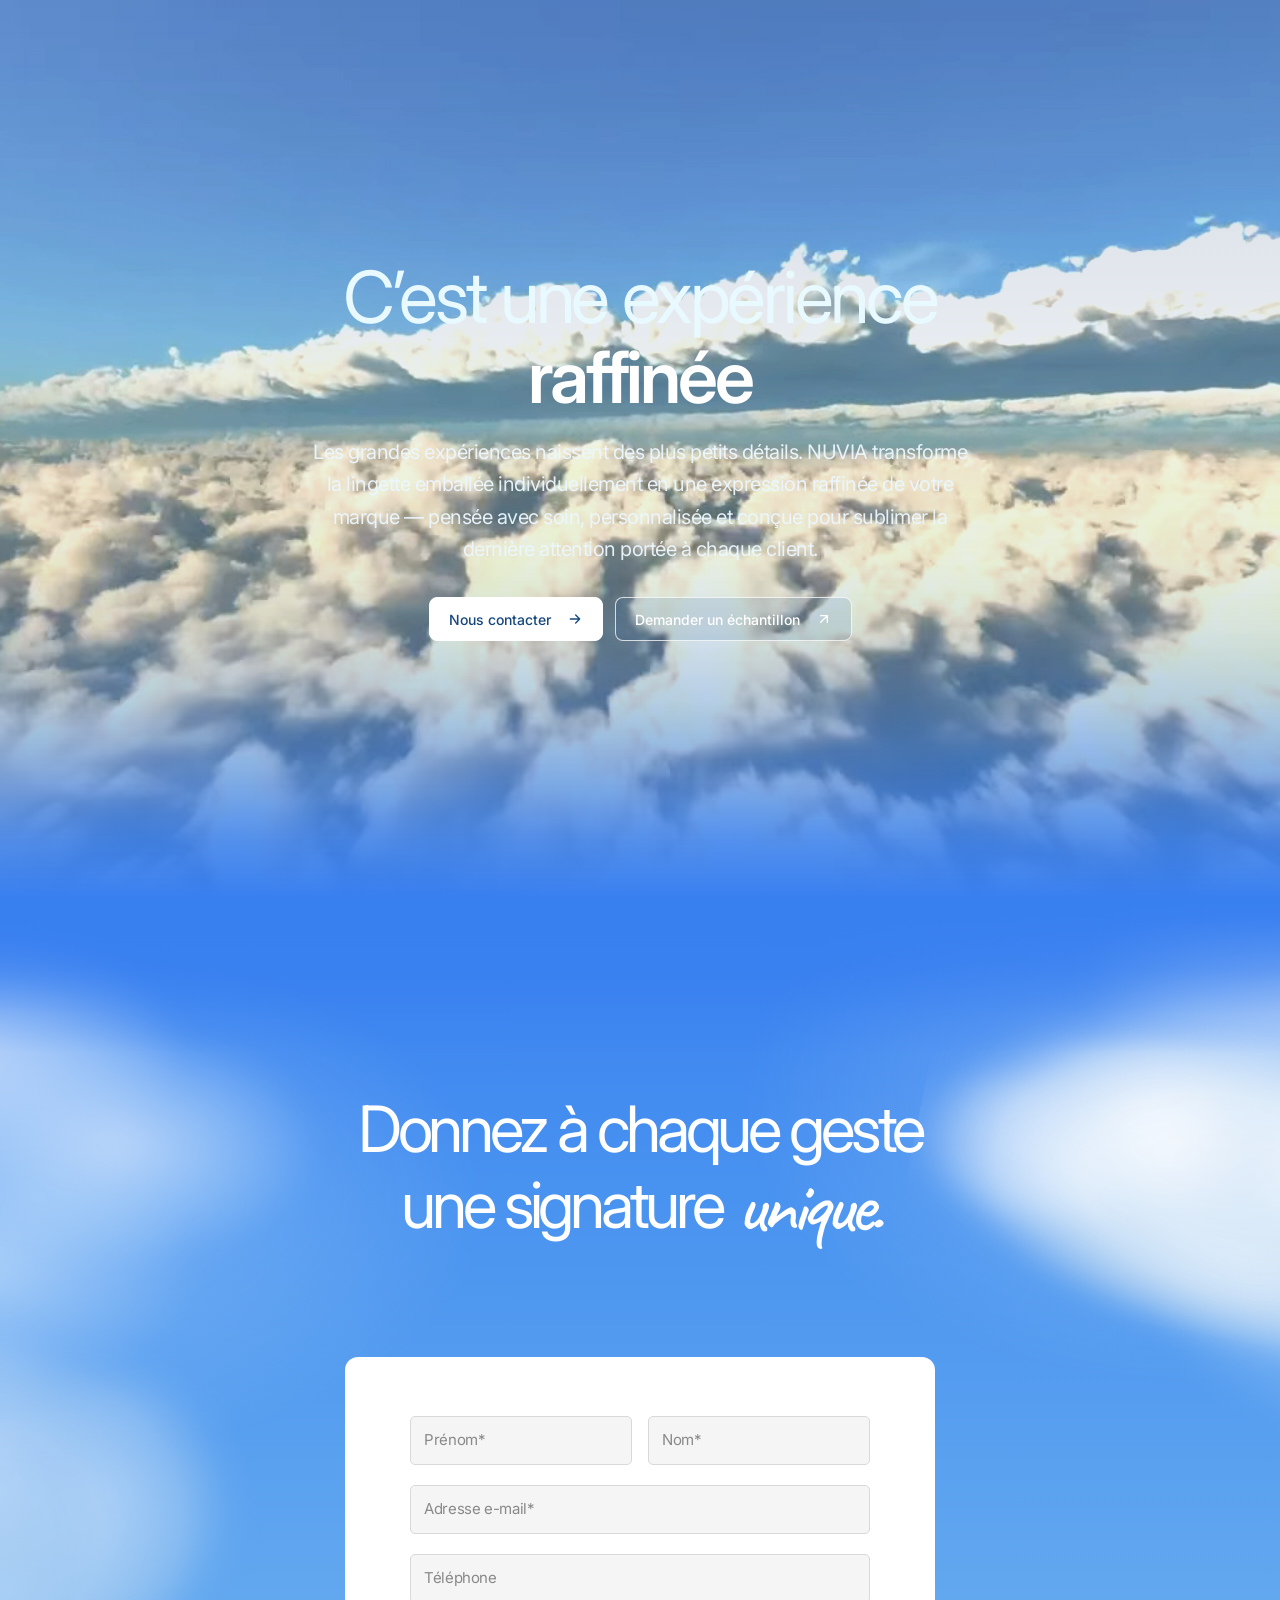
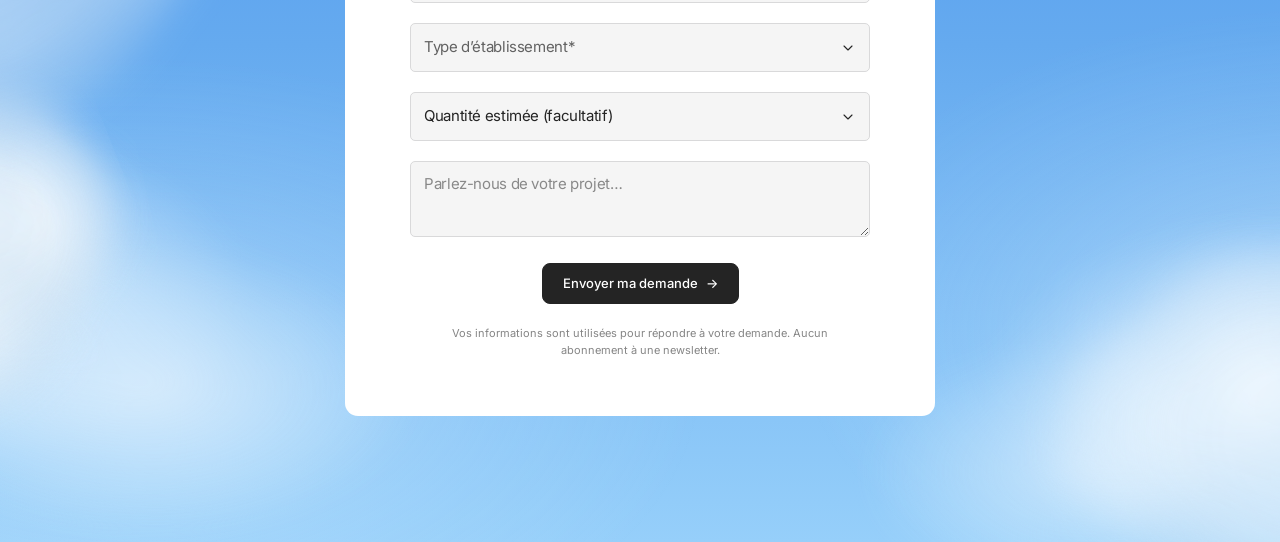
==== index.html @ 2b12a4df "Publish NUVIA site from private main (515958187a82)" ====
<!doctype html>
<html lang="fr">
<head>
<meta charset="utf-8">
<meta name="viewport" content="width=device-width,initial-scale=1">
<title>NUVIA — Bientôt en ligne</title>
<meta name="robots" content="index,follow">
<meta name="description" content="NUVIA — aperçu vidéo et formulaire de contact.">
<link rel="preconnect" href="https://fonts.googleapis.com">
<link rel="preconnect" href="https://fonts.gstatic.com" crossorigin>
<link rel="stylesheet" href="https://fonts.googleapis.com/css2?family=Anton&family=Caveat:wght@400;500&family=Instrument+Serif:ital@0;1&family=Inter:wght@400;500;900&display=swap">
<style>
/* ============================================================
   Systeme Air, applique depuis leur DESIGN.md.
   Control -> Inter · Control Compressed -> Anton · Cursive -> Caveat
   Aucune ombre, aucune elevation. Signal Blue reserve aux liens.
   Mesures relevees au DOM sur air.inc et vanmoof.com/fr-FR, 23 aout 2026.
   ============================================================ */
:root{
  --whiteout:#ffffff; --haze:#f5f5f5; --ink:#1b1b1b;
  --black-void:#000000; --twilight-blue:#426188; --signal-blue:#2b7fff;

  --font-control:"Inter",ui-sans-serif,system-ui,-apple-system,"Segoe UI",sans-serif;
  --font-compressed:"Anton","Inter",sans-serif;
  --font-cursive:"Caveat","Inter",cursive;
  --font-mark:"Instrument Serif",Georgia,"Times New Roman",serif;

  --text-caption:13px; --text-body:16px; --text-subheading:20px;
  --text-heading:32px; --text-heading-lg:56px;

  --s4:4px; --s8:8px; --s12:12px; --s16:16px; --s20:20px; --s24:24px;
  --s32:32px; --s48:48px; --s64:64px; --s80:80px; --s120:120px;

  --page:1150px; --nav-h:72px;
  --r-inputs:4px; --r-buttons:8px; --r-images:11px; --r-cards:12px; --r-pills:9999px;

  --ease-vm:cubic-bezier(.4,0,.2,1);
  --ease-io:cubic-bezier(.42,0,.58,1);

  /* barre : 600px a 1920 (leur reference), puis 31,25vw, plafond 760 */
  --tb-w:600px; --k:1;

  /* la lingette premium : un blanc de fibre, et un or a trois valeurs —
     un fil brode n'est jamais d'une seule couleur, il accroche la lumiere
     sur le dessus et reste sombre dans le creux de la torsade */
  --fibre:#FBF9F5;
  --fibre-creux:#EFEAE1;
  --encre:#2A2621;
  --or-clair:#EAD3A0;
  --or:#BE9A4A;
  --or-creux:#8A6A26;
}

/* rien ne se selectionne : ni glisser-selectionner, ni appui long */
*{ -webkit-user-select:none; -moz-user-select:none; user-select:none;
   -webkit-touch-callout:none; }
input,textarea,select,option{ -webkit-user-select:text; -moz-user-select:text; user-select:text; }

/* la gouttiere de defilement reste reservee : la page ne saute pas
   quand on bloque le defilement */
html{scrollbar-gutter:stable}
body[data-lock="true"]{overflow:hidden}
*,*::before,*::after{box-sizing:border-box}
html{scroll-behavior:smooth}
body{
  margin:0; background:#1f6fd0; color:var(--whiteout);
  font:500 var(--text-body)/1.5 var(--font-control);
  -webkit-font-smoothing:antialiased; overflow-x:hidden;
}
img{display:block;max-width:100%}

/* le ciel : canvas plein ecran, FIXE — il ne defile jamais */
#sky{position:fixed;inset:0;width:100%;height:100%;z-index:0;display:block}
main{position:relative;z-index:2}

/* la lingette : deux plans, un DERRIERE le texte et un DEVANT.
   Elle bascule de l'un a l'autre selon sa profondeur, comme un objet
   qui passe reellement devant vous. */
.cloth{position:fixed;inset:0;width:100%;height:100%;pointer-events:none;display:block}
#clothBack{z-index:1}
#clothFront{z-index:4}

/* ============================================================
   TOPBAR — geometrie relevee au DOM sur vanmoof.com/fr-FR :
   nav top:16px, padding 0 4px, bulle 600x56 fermee, rayon 4px,
   fond linear-gradient(135deg, .5 -> .3), backdrop blur(30px),
   bord en degrade (leur utilitaire gradient-border).
   Barre : 40px de haut, padding 16px 16px 0.
   Ouverture : height 500ms, sans delai.
   Fermeture : height 800ms APRES 500ms (le contenu sort d'abord).
   Contenu : y -50px + opacite, 500ms, delai 500ms a l'entree, 0 a la sortie.
   ============================================================ */
#topbar{
  position:fixed;top:calc(16px * var(--k));left:50%;transform:translateX(-50%);
  z-index:60;padding:0 4px;width:min(calc(var(--tb-w) + 8px),100vw);
}
.gborder{position:relative}
.gborder::before{
  content:"";position:absolute;inset:0;border-radius:inherit;pointer-events:none;z-index:3;
  padding:1px;
  background:linear-gradient(135deg,var(--or) 0%,rgba(190,154,74,.12) 50%,var(--or) 100%);
  -webkit-mask:linear-gradient(#fff 0 0) content-box,linear-gradient(#fff 0 0);
  -webkit-mask-composite:xor;
  mask:linear-gradient(#fff 0 0) content-box,linear-gradient(#fff 0 0);
  mask-composite:exclude;
}
.bubble{
  display:flex;flex-direction:column;
  width:100%;min-height:calc(56px * var(--k));height:calc(56px * var(--k));
  overflow:hidden;border-radius:4px;
  color:var(--encre);
  /* le cotele du non-tisse, puis le voile de fibre par-dessus */
  background:
    repeating-linear-gradient(90deg,
      rgba(0,0,0,.030) 0px, rgba(0,0,0,.030) .5px,
      rgba(255,255,255,0) .5px, rgba(255,255,255,0) 3px),
    linear-gradient(168deg, var(--fibre) 0%, var(--fibre-creux) 58%, var(--fibre) 100%);
  transition:height .8s var(--ease-io) .5s;
}
.bubble[data-open="true"]{ transition:height .5s var(--ease-io) 0s; }

.bar{
  display:flex;flex-direction:row;align-items:center;justify-content:center;
  height:calc(40px * var(--k));flex:0 0 calc(40px * var(--k));
  padding:calc(16px * var(--k)) calc(16px * var(--k)) 0;position:relative;
}
.burger{
  margin-right:auto;border:0;background:transparent;cursor:pointer;padding:0;
  width:25px;height:24px;color:var(--whiteout);position:relative;
  transform:scale(var(--k));transform-origin:left center;
}
.burger svg{display:block;width:25px;height:24px;overflow:visible}
.burger line{
  /* pas de degrade ici : une ligne horizontale a une boite englobante de
     hauteur nulle, et un degrade en objectBoundingBox n'y peint rien */
  stroke:var(--or);stroke-width:1.556;stroke-linecap:round;
  transform-box:fill-box;transform-origin:50% 50%;
  transition:transform .3s var(--ease-vm);
  stroke-dasharray:19;stroke-dashoffset:0;
}
.burger[aria-expanded="true"] .b1{transform:translateY(3.111px) rotate(45deg)}
.burger[aria-expanded="true"] .b2{transform:translateY(-3.111px) rotate(-45deg)}
/* la broderie : l'aiguille repasse le trait */
@keyframes brodeTrait{ from{stroke-dashoffset:19} to{stroke-dashoffset:0} }
.burger.brode .b1{animation:brodeTrait .46s cubic-bezier(.55,0,.25,1) both}
.burger.brode .b2{animation:brodeTrait .46s cubic-bezier(.55,0,.25,1) .10s both}

.mark-link{position:absolute;left:50%;transform:translateX(-50%);text-decoration:none;padding:2px 6px;display:block}
.mark-svg{display:block;width:calc(124px * var(--k));height:calc(38px * var(--k));overflow:visible}
.mark-svg text{
  font-family:var(--font-mark);font-style:italic;font-weight:400;font-size:30px;
}
/*  Deux calques superposes : le fil qui trace le contour, et la matiere de
    la broderie qui se remplit derriere lui. C'est l'ordre reel — on coud le
    contour, puis on remplit. */
.mark-fond{ fill:url(#filOr); opacity:1 }
.mark-fil{ fill:none; stroke:var(--or-clair); stroke-width:.55; stroke-linejoin:round;
           stroke-dasharray:640; stroke-dashoffset:0; opacity:.9 }
@keyframes brodeFil{  from{stroke-dashoffset:640} to{stroke-dashoffset:0} }
@keyframes brodeFond{ from{opacity:0} to{opacity:1} }
.mark-link.brode .mark-fil { animation:brodeFil  1.15s cubic-bezier(.5,0,.25,1) both }
.mark-link.brode .mark-fond{ animation:brodeFond .62s ease .42s both }

.cart{
  margin-left:auto;border:0;background:transparent;cursor:pointer;padding:0;
  color:var(--or);display:flex;align-items:center;justify-content:center;
  transform:scale(var(--k));transform-origin:right center;
  transition:color .3s var(--ease-vm);
}
.cart:hover{color:var(--or-creux)}

/* --- le panneau --- */
.panel{
  display:flex;flex-direction:column;justify-content:space-between;gap:calc(32px * var(--k));
  flex:1 1 auto;min-height:0;
  margin:calc(24px * var(--k)) 0 calc(32px * var(--k));
  padding:calc(16px * var(--k)) calc(48px * var(--k)) 0;overflow:hidden;
  opacity:0;transform:translateY(-50px);pointer-events:none;
  transition:opacity .5s var(--ease-io) 0s,transform .5s var(--ease-io) 0s;
}
.bubble[data-open="true"] .panel{
  opacity:1;transform:none;pointer-events:auto;
  transition:opacity .5s var(--ease-io) .5s,transform .5s var(--ease-io) .5s;
}
.panel-top{display:flex;flex-direction:column;flex:1 1 auto;gap:calc(48px * var(--k));min-height:0;overflow:hidden}
.bubble[data-tight="true"] .panel-top{overflow-y:auto;scrollbar-width:none}
.bubble[data-tight="true"] .panel-top::-webkit-scrollbar{display:none}

/* deux cadres VIDES — exactement le cadre Vanmoof : filet haut, filet bas,
   filet vertical entre les deux, 140px de haut, la petite fleche au survol.
   Aucun titre, aucune image : c'est ce qui a ete demande. */
.pcards{display:flex;flex-direction:row;gap:calc(8px * var(--k))}
.pcard{
  position:relative;display:block;flex:1 1 0;height:calc(140px * var(--k));text-decoration:none;
  border-top:1px solid rgba(190,154,74,.42);
  border-bottom:1px solid rgba(190,154,74,.42);
  transition:border-color .3s var(--ease-vm);
}
.pcard:hover{border-top-color:var(--or);border-bottom-color:var(--or)}
.pdiv{padding:4px 0;flex:0 0 auto}
.pdiv i{display:block;width:1px;height:100%;background:rgba(190,154,74,.42)}
.parrow{
  position:absolute;right:calc(8px * var(--k));bottom:calc(11px * var(--k));color:var(--or);
  opacity:0;transform:translate(-32px,32px);
  transition:transform .2s ease,opacity .2s ease;
}
.pcard:hover .parrow{opacity:1;transform:translate(0,0)}

/* la liste : 32px/35.2px, ecart 16px */
.menu{list-style:none;margin:0;padding:0;display:flex;flex-direction:column;gap:calc(16px * var(--k))}
.menu a{
  display:flex;align-items:center;justify-content:space-between;gap:16px;
  width:100%;text-decoration:none;color:var(--encre);
  font:400 calc(32px * var(--k))/calc(35.2px * var(--k)) var(--font-control);
  transition:all .3s var(--ease-vm);
}
.menu a:hover{transform:translateX(6px);color:var(--or-creux)}

.panel-foot{
  flex:0 0 auto;height:calc(40px * var(--k));padding-top:calc(16px * var(--k));
  border-top:1px solid rgba(190,154,74,.42);
  display:flex;flex-direction:row;justify-content:space-between;align-items:flex-start;
}
.panel-foot button{
  background:transparent;border:0;cursor:pointer;color:var(--encre);padding:0;
  font:400 calc(14px * var(--k))/calc(20px * var(--k)) var(--font-control);
  display:flex;flex-direction:row;align-items:center;gap:calc(8px * var(--k));
  transition:opacity .2s var(--ease-vm);
}
.panel-foot button:hover{opacity:.72}

/* --- la fenetre des langues, geometrie Vanmoof relevee au DOM :
   720px de large, hauteur calc(100dvh - 16px), bord HAUT et GAUCHE seulement,
   padding 64px, titre 48px/52.8px suivi de 48px, zones espacees de 48px. --- */
.lang{
  position:fixed;inset:0;z-index:90;display:none;
  background:linear-gradient(135deg,rgba(24,20,14,.58) 10%,rgba(24,20,14,.42) 100%);
  backdrop-filter:blur(30px);-webkit-backdrop-filter:blur(30px);
}
.lang[data-open="true"]{display:block;animation:fadeIn .3s var(--ease-io)}
@keyframes fadeIn{from{opacity:0}to{opacity:1}}
.lang-box{
  position:fixed;top:50%;left:50%;transform:translate(-50%,-50%);z-index:91;
  width:min(calc(720px * var(--k)),calc(100vw - 16px));
  height:calc(100dvh - 16px);max-height:calc(100vh - 16px);
  border-radius:6px;overflow:hidden;color:var(--encre);
  border-top:1px solid rgba(190,154,74,.45);
  border-left:1px solid rgba(190,154,74,.45);
  background:
    repeating-linear-gradient(90deg,
      rgba(0,0,0,.026) 0px, rgba(0,0,0,.026) .5px,
      rgba(255,255,255,0) .5px, rgba(255,255,255,0) 3px),
    linear-gradient(168deg, var(--fibre) 0%, var(--fibre-creux) 62%, var(--fibre) 100%);
}
.lang-close{
  position:absolute;top:calc(16px * var(--k));right:calc(16px * var(--k));z-index:10;
  width:calc(40px * var(--k));height:calc(40px * var(--k));
  border:0;border-radius:4px;cursor:pointer;
  display:flex;align-items:center;justify-content:center;color:var(--or-creux);
  background:linear-gradient(135deg,rgba(190,154,74,.16),rgba(190,154,74,.07));
  transition:background .2s var(--ease-vm),transform .2s var(--ease-vm);
}
.lang-close:hover{background:linear-gradient(135deg,rgba(190,154,74,.32),rgba(190,154,74,.18))}
.lang-close:active{transform:scale(.94)}
.lang-close svg{width:calc(14px * var(--k));height:calc(14px * var(--k))}
.lang-inner{padding:calc(64px * var(--k))}
.lang-inner h2{font:400 calc(48px * var(--k))/calc(52.8px * var(--k)) var(--font-control);margin:0 0 calc(48px * var(--k))}
.zones{display:flex;flex-direction:column;gap:calc(48px * var(--k))}
.zone{display:flex;flex-direction:column;gap:calc(24px * var(--k))}
.zone h3{font:400 calc(24px * var(--k))/calc(26.4px * var(--k)) var(--font-control);margin:0}
.zone hr{width:100%;height:1px;background:rgba(190,154,74,.38);border:0;margin:0}
.zcols{display:flex;flex-direction:row;gap:calc(16px * var(--k))}
.zcol{display:flex;flex-direction:column;gap:calc(16px * var(--k));width:50%}
.zrow{display:flex;flex-direction:row;align-items:center}
.zdot{
  width:0;opacity:0;height:4px;display:flex;align-items:center;overflow:visible;
  transition:width .3s var(--ease-vm),opacity .3s var(--ease-vm);
}
.zdot span{display:block;width:4px;height:4px;border-radius:50%;background:var(--or)}
.zrow:hover .zdot{width:12px;opacity:1}
.zrow button{
  display:flex;flex-direction:row;align-items:center;gap:4px;
  background:transparent;border:0;padding:0;cursor:pointer;color:var(--encre);
  font:400 calc(16px * var(--k))/calc(24px * var(--k)) var(--font-control);text-align:left;
}
.zrow button em{font-style:normal;opacity:.45}
@media(max-width:767px){ .zcols{flex-direction:column} .zcol{width:100%} .lang-inner{padding:24px} }

/* ============================================================
   SECTIONS — hauteurs relevees sur air.inc (fenetre 1920x777).
   0 hero mot    897   1.154vh
   1 hero texte  876   fixe
   2 logos       518   fixe
   3 display    1008   1.30vh
   4 onglets     686   fixe
   5 bento      1416   fixe
   6 un format   256   fixe
   7 secteurs    439   fixe
   8 sequence   3396   4.37vh
   9 essai      1162   fixe
   pied         1166   1.50vh
   Padding de section : 120px haut et bas. Page : 1150px.
   ============================================================ */
.wrap{max-width:var(--page);margin:0 auto;padding:0 var(--s24);width:100%}
section{position:relative;padding:var(--s120) 0}

/* 0 — l'entree : le mot seul dans la couche de nuages */
#entree{
  height:115svh;padding:0;
  display:flex;align-items:center;justify-content:center;text-align:center;
}
#entree .mark{
  font-family:var(--font-mark);font-style:italic;font-weight:400;
  font-size:clamp(96px,21vw,400px);line-height:.82;margin:0;
  color:var(--whiteout);will-change:transform,opacity;
}

/* 1 — hero : titre 56/56, chapo 16/24 en 500, bouton, puis le media */
#hero{padding:0;min-height:876px;display:flex;flex-direction:column;justify-content:center;gap:0}
h1{
  font:400 clamp(34px,4.4vw,var(--text-heading-lg))/1 var(--font-control);
  margin:0;letter-spacing:-.01em;max-width:24ch;text-wrap:balance;
}
.lede{
  font:500 var(--text-body)/24px var(--font-control);
  max-width:450px;margin:var(--s24) auto 0;
}
.center{display:flex;flex-direction:column;align-items:center;text-align:center}
.actions{display:flex;gap:var(--s8);margin-top:var(--s32);flex-wrap:wrap;justify-content:center}

/* Solid Light Button : Haze + Ink, rayon 8 */
.btn-air{
  position:relative;overflow:hidden;isolation:isolate;
  display:inline-flex;align-items:center;justify-content:center;
  height:38px;padding:0 16px;
  border:1px solid var(--whiteout);border-radius:var(--r-buttons);
  background:transparent;color:var(--ink);text-decoration:none;cursor:pointer;
  font:500 var(--text-body)/24px var(--font-control);
  transition:color .3s cubic-bezier(.22,1,.36,1);
}
.btn-air::before{
  content:"";position:absolute;z-index:-1;
  left:-30%;right:-30%;top:-70px;bottom:-70px;
  background:var(--whiteout);
  transform:translateY(0) skewX(-14deg);
  transition:transform 1s cubic-bezier(.22,1,.36,1);
}
.btn-air:hover{color:var(--whiteout)}
.btn-air:hover::before{transform:translateY(-102%) skewX(-14deg)}
.btn-air:focus-visible{outline:2px solid var(--whiteout);outline-offset:3px}

.btn-haze{
  background:var(--haze);border:1px solid var(--haze);color:var(--ink);
  border-radius:var(--r-buttons);padding:9px 17px;
  font:500 var(--text-body)/20px var(--font-control);text-decoration:none;
  display:inline-block;cursor:pointer;transition:background .18s ease;
}
.btn-haze:hover{background:var(--whiteout)}
.btn-ghost{
  background:transparent;border:1px solid rgba(255,255,255,.55);color:var(--whiteout);
  border-radius:var(--r-buttons);padding:9px 17px;
  font:500 var(--text-body)/20px var(--font-control);text-decoration:none;
  display:inline-block;cursor:pointer;transition:background .18s ease,border-color .18s ease;
}
.btn-ghost:hover{background:rgba(255,255,255,.12);border-color:#fff}
a:focus-visible,button:focus-visible{outline:2px solid var(--whiteout);outline-offset:3px}

/* le mot en italique serif au milieu d'un titre, comme chez eux */
.acc{font-family:var(--font-mark);font-style:italic;font-weight:400}

/* --- la barre d'onglets : la pastille glisse, un trait de progression
   se remplit dessous, et l'onglet avance tout seul --- */
.tabbar{
  position:relative;display:flex;align-items:stretch;
  width:min(592px,100%);margin:0 auto;
  border-radius:var(--r-buttons);overflow:hidden;
  background:rgba(255,255,255,.14);
  backdrop-filter:blur(10px);-webkit-backdrop-filter:blur(10px);
}
.tabbar .slider{
  position:absolute;top:0;bottom:0;left:0;width:33.3333%;
  background:var(--whiteout);border-radius:var(--r-buttons);
  transition:transform .45s var(--ease-vm);z-index:0;
}
.tabbar .slider::after{
  content:"";position:absolute;left:0;bottom:0;height:2px;width:100%;
  background:var(--ink);transform-origin:0 50%;transform:scaleX(var(--prog,0));
}
.tabbar button{
  position:relative;z-index:1;flex:1 1 0;border:0;background:transparent;cursor:pointer;
  padding:11px 8px;color:var(--whiteout);
  font:500 13px/16px var(--font-control);
  display:flex;align-items:center;justify-content:center;gap:6px;
  opacity:.72;transition:color .3s var(--ease-vm),opacity .3s var(--ease-vm);
}
.tabbar button[aria-selected="true"]{color:var(--ink);opacity:1}
.tabbar button svg{width:13px;height:13px;flex:0 0 auto}

/* les emplacements media */
.media{width:100%;margin:0 auto}
.stage{position:relative;width:100%;max-width:1100px;margin:0 auto;perspective:1500px}
.pane{opacity:0;visibility:hidden;transition:opacity .45s var(--ease-vm)}
.pane[data-on="true"]{opacity:1;visibility:visible}
.pane:not(:first-child){position:absolute;inset:0}
.ph{
  aspect-ratio:695/496;max-width:clamp(600px,36.2vw,1000px);margin:0 auto;border-radius:var(--r-images);
  transform-style:preserve-3d;will-change:transform;
  background:rgba(255,255,255,.16);
  border:1px solid rgba(255,255,255,.22);
  display:flex;align-items:center;justify-content:center;
  font:500 var(--text-caption)/1.5 var(--font-control);
  letter-spacing:.14em;text-transform:uppercase;color:rgba(255,255,255,.7);
}

/* 2 — la preuve : deux bandeaux de logos qui glissent en sens inverse */
#preuve{min-height:518px;padding:var(--s120) 0;display:flex;flex-direction:column;justify-content:center}
.subheading{font:500 var(--text-subheading)/1.4 var(--font-control);margin:0;text-align:center}
.marquees{margin-top:var(--s48);display:flex;flex-direction:column;gap:var(--s32)}
.marquee{
  overflow:hidden;width:100%;
  -webkit-mask-image:linear-gradient(90deg,transparent,#000 12%,#000 88%,transparent);
  mask-image:linear-gradient(90deg,transparent,#000 12%,#000 88%,transparent);
}
.mrow{display:flex;width:max-content;will-change:transform}
.mrow>span{
  flex:0 0 auto;padding:0 var(--s32);
  font:500 var(--text-subheading)/1 var(--font-control);
  opacity:.62;white-space:nowrap;
}
.marquee[data-dir="left"] .mrow{animation:mLeft 42s linear infinite}
.marquee[data-dir="right"] .mrow{animation:mRight 48s linear infinite}
@keyframes mLeft{ from{transform:translateX(0)} to{transform:translateX(-50%)} }
@keyframes mRight{ from{transform:translateX(-50%)} to{transform:translateX(0)} }
@media(prefers-reduced-motion:reduce){ .mrow{animation:none!important} }

/* 3 — Compressed Display Headline : bord a bord, 282px a 1920, ligne 0.85,
   revele ligne par ligne au defilement (masque en degrade) */
#manifeste{min-height:130svh;display:flex;align-items:center;overflow:visible}
.bleed{width:100%;padding:0 var(--s24)}
.display{
  font-family:var(--font-compressed);font-weight:400;
  font-size:clamp(48px,14.7vw,320px);line-height:.89;text-transform:uppercase;
  margin:0;letter-spacing:-.012em;
}
.display .ln{
  white-space:nowrap;width:max-content;max-width:none;
  /* de l'air autour des glyphes pour que le masque ne les rogne pas,
     repris en marge negative pour que l'interligne ne bouge pas */
  padding-block:.14em;margin-block:-.14em;
}
.display .ln{
  display:block;
  -webkit-mask-image:linear-gradient(to top,#fff 0%,#fff var(--p,0%),transparent calc(var(--p,0%) + 34%));
  mask-image:linear-gradient(to top,#fff 0%,#fff var(--p,0%),transparent calc(var(--p,0%) + 34%));
}

/* 4 — onglets + media */
#produit{min-height:686px;padding:var(--s120) 0}
#produit .stage{margin-top:var(--s32)}
#produit .ph{aspect-ratio:695/374}

/* Composants partagés par la grille Nuvia. Les sections supprimées n'ont plus de styles. */
.h-sec{font:400 clamp(28px,2.9vw,var(--text-heading))/1.15 var(--font-control);margin:0;text-align:center;letter-spacing:-.01em}
#usage .bcard{display:flex;flex-direction:column;transition:border-color .3s var(--ease-vm),background .3s var(--ease-vm)}

/* le pied de page : sur le ciel, pas de fond, comme chez eux */
footer{
  position:relative;z-index:2;height:150svh;
  display:flex;align-items:flex-end;padding:0 var(--s24) var(--s24);
}
.foot-in{
  max-width:1600px;margin:0 auto;width:100%;
  display:flex;flex-wrap:wrap;align-items:flex-end;justify-content:space-between;gap:var(--s16);
}
.foot-links{display:flex;flex-wrap:wrap;gap:var(--s32)}
.foot-links a{
  color:var(--whiteout);text-decoration:none;
  font:500 var(--text-body)/24px var(--font-control);
  transition:opacity .2s var(--ease-vm);
}
.foot-links a:hover{opacity:.7}
.foot-links .foot-unavailable{display:inline-block;font:500 var(--text-body)/24px var(--font-control);color:rgba(255,255,255,.72);cursor:default}
.foot-right{display:flex;flex-direction:column;align-items:flex-end;gap:var(--s16)}
.socials{display:flex;gap:var(--s24)}
.socials a{color:var(--whiteout);opacity:.9;transition:opacity .2s var(--ease-vm)}
.socials a:hover{opacity:.6}
.foot-right p{margin:0;font:500 var(--text-caption)/1.5 var(--font-control)}

@media(max-width:820px){
  .lang-inner{padding:24px}
  #hero{min-height:auto;padding:var(--s120) 0}
  #usage{min-height:auto}
}
/* NUVIA / MAKE IT — reference geometry rebuilt from Air.inc V2:
   958px viewport: x=24px, Control Compressed 172.44px / 146.57px pitch.
   1906px reference screenshot: x≈178px, line starts y≈91/346/618.
   Maximum 1600px centered wrapper; one type size for all three rows.
   Air's original font is proprietary; Anton is retained, without stretching
   it per row or reducing the third phrase separately. */
#nuvia-slogan{
  position:relative;isolation:isolate;
  height:117.02svh;min-height:690px;
  margin:clamp(240px,42svh,520px) 0 0;
  padding:0;background:transparent;overflow:visible;
}
#nuvia-slogan .ns-headline{
  position:relative;box-sizing:border-box;
  width:100%;max-width:1600px;margin:0 auto;
  padding:37.9svh 24px 0;
  color:#fff;font-family:var(--font-compressed);
  font-weight:400;
  font-size:clamp(95px,calc(12vw + 57px),285px);
  line-height:.85;letter-spacing:-.018em;
  text-transform:uppercase;text-align:left;
}
#nuvia-slogan .ns-line{
  --ns-rise:100%;--ns-reveal:100%;--ns-boundary:112%;
  display:block;position:relative;width:100%;
  height:.85em;line-height:.85;white-space:nowrap;
  transform:translate3d(0,var(--ns-rise),0);
  will-change:transform;
}
#nuvia-slogan .ns-word{
  --ns-width-scale:1;
  position:relative;display:grid;grid-template-columns:max-content;
  width:max-content;max-width:none;height:100%;
  font:inherit;line-height:inherit;letter-spacing:inherit;
  transform:scaleX(var(--ns-width-scale));transform-origin:left top;
}
#nuvia-slogan .ns-word-ghost,#nuvia-slogan .ns-word-white{
  display:block;grid-area:1/1;font:inherit;line-height:inherit;
  white-space:pre;width:max-content;
}
#nuvia-slogan .ns-word-ghost{color:rgba(255,255,255,.085)}
#nuvia-slogan .ns-word-white{
  color:#fff;pointer-events:none;
  -webkit-mask-image:linear-gradient(to bottom,
    transparent calc(var(--ns-boundary) - 9%),
    #000 calc(var(--ns-boundary) + 9%));
  mask-image:linear-gradient(to bottom,
    transparent calc(var(--ns-boundary) - 9%),
    #000 calc(var(--ns-boundary) + 9%));
}
/* Desktop final composition uses Air's much larger glyph height and
   line pitch. Let the section remain visible beneath the third row. */
@media(min-width:1400px){
  #nuvia-slogan{height:145svh;min-height:1280px}
  /* Move the entrance down by 24px without touching the scroll curves. */
  #nuvia-slogan .ns-headline{padding-top:calc(37.9svh + 24px);line-height:.92}
  /* Same ink height and identical font on all 3 lines; add only row pitch. */
  #nuvia-slogan .ns-line{height:calc(.92em + 16px);line-height:.92}
}
/* Maintain the same visual spacing when a desktop window is narrowed.
   Previously the 16px row breathing-room existed ONLY above 1400px. */
@media(min-width:701px) and (max-width:1399px){
  #nuvia-slogan .ns-headline{line-height:.92}
  #nuvia-slogan .ns-line{height:calc(.92em + 16px);line-height:.92}
}
@media(max-width:700px){
  #nuvia-slogan{height:115svh;min-height:620px;margin-top:clamp(175px,36svh,360px)}
  #nuvia-slogan .ns-headline{
    padding-top:38svh;padding-left:16px;padding-right:16px;
    font-size:clamp(76px,calc(12vw + 40px),150px);line-height:.96
  }
  #nuvia-slogan .ns-line{height:calc(.96em + 14px);line-height:.96}
}
@media(prefers-reduced-motion:reduce){
  #nuvia-slogan{height:auto;min-height:0;margin-top:clamp(120px,22svh,280px);padding-bottom:90px}
  #nuvia-slogan .ns-headline{padding-top:0}
  #nuvia-slogan .ns-line{
    --ns-rise:0%!important;--ns-reveal:0%!important;--ns-boundary:-12%!important;
    transform:none;will-change:auto
  }
  #nuvia-slogan .ns-word-white{-webkit-mask-image:none;mask-image:none}
}

/* NUVIA / CARROUSEL CURVE V3 — trajectoire continue, panneaux incurvés */
/* Le cadre vitré extérieur reste celui de V2, sans modification. */
#nuvia-curved-gallery {
  padding: 36px 22px 74px;
  min-height: 670px;
  display: flex;
  justify-content: center;
  align-items: center;
  isolation: isolate;
}
#nuvia-curved-gallery .ncg-shell {
  width:min(1480px,100%);
  min-height:600px;
  padding:62px 0 42px;
  overflow:hidden;
  border-radius:20px;
  border:1px solid rgba(255,255,255,.22);
  background:linear-gradient(180deg,rgba(12,53,130,.235),rgba(14,67,151,.125));
  display:flex;
  flex-direction:column;
  align-items:center;
  justify-content:space-between;
  position:relative;
}
#nuvia-curved-gallery .ncg-heading {
  font:600 clamp(31px,3.5vw,52px)/1.06 var(--font-control,Inter,sans-serif);
  letter-spacing:-.045em;
  text-align:center;
  margin:0;
  max-width:730px;
  padding:0 22px;
  text-wrap:balance;
  color:#fff;
}
#nuvia-curved-gallery .ncg-viewport {
  position:relative;
  width:100%;
  height:302px;
  overflow:hidden;
  cursor:grab;
  touch-action:pan-y;
  outline:0;
  user-select:none;
  -webkit-user-select:none;
}
#nuvia-curved-gallery .ncg-viewport:active { cursor:grabbing; }
#nuvia-curved-gallery .ncg-viewport:focus-visible {outline:2px solid white; outline-offset:-4px;}
#nuvia-curved-gallery .ncg-svg {display:block; width:100%;height:100%;overflow:hidden;}
#nuvia-curved-gallery .ncg-panel {
  vector-effect:non-scaling-stroke;
  fill:url(#ncg-panel-gradient);
  fill-opacity:.20;
  stroke:rgba(255,255,255,.62);
  stroke-width:1.25;
  stroke-linejoin:round;
}
#nuvia-curved-gallery .ncg-art {
  pointer-events:none;
  opacity:1;
}
#nuvia-curved-gallery .ncg-artimage {
  pointer-events:none;
}
#nuvia-curved-gallery .ncg-artshade {
  pointer-events:none;
  opacity:.12;
}
#nuvia-curved-gallery .ncg-panel-glint {
  vector-effect:non-scaling-stroke;
  fill:none;
  stroke:rgba(255,255,255,.19);
  stroke-width:.6;
  pointer-events:none;
}
#nuvia-curved-gallery .ncg-vignette {
  position:absolute;
  inset:0;
  pointer-events:none;
  background:linear-gradient(90deg,rgba(255,255,255,.40) 0%,rgba(255,255,255,.13) 4%,transparent 10.5%,transparent 89.5%,rgba(255,255,255,.13) 96%,rgba(255,255,255,.40) 100%);
}
#nuvia-curved-gallery .ncg-caption {
  margin:0;
  text-align:center;
  color:rgba(255,255,255,.77);
  font:400 13px/1.55 var(--font-control,Inter,sans-serif);
  padding:0 22px;
  max-width:430px;
}
@media(max-width:700px){
  #nuvia-curved-gallery{min-height:510px;padding:16px 12px 48px}
  #nuvia-curved-gallery .ncg-shell{min-height:485px;padding:52px 0 40px;border-radius:14px}
  #nuvia-curved-gallery .ncg-viewport{height:238px}
  #nuvia-curved-gallery .ncg-caption{font-size:12px}
}


/* NUVIA — section services revue, grille de référence quatre + trois */
#usage{min-height:auto;padding:100px 0 116px;background:linear-gradient(180deg,rgba(35,111,236,.17),rgba(48,133,247,.05));}
#usage .wrap{max-width:1148px}
#usage .bento.nuvia-feature-grid{display:grid;grid-template-columns:repeat(6,minmax(0,1fr));gap:24px;margin-top:60px}
#usage .nuvia-feature-grid>.nuvia-feature{min-width:0;overflow:hidden;padding:30px;border:1px solid rgba(255,255,255,.26);border-radius:12px;background:linear-gradient(154deg,rgba(32,111,240,.25),rgba(71,141,229,.17));box-shadow:none;gap:8px;transition:background .25s ease,border-color .25s ease;}

#usage .nuvia-feature h3{font:500 20px/1.35 var(--font-control);letter-spacing:-.03em;color:#fff}
#usage .nuvia-feature p{font:500 16px/1.5 var(--font-control);color:rgba(235,246,255,.8);opacity:1;max-width:410px}
#usage .nuvia-feature-grid>.b2{grid-column:span 3;min-height:426px}
#usage .nuvia-feature-grid>.b3{grid-column:span 2;min-height:196px}
#usage .nuvia-art{position:relative;isolation:isolate;overflow:hidden;min-height:218px;margin-top:auto;border-radius:10px}
#usage .nuvia-art-kicker{position:absolute;bottom:13px;left:16px;font:700 11px/1.4 var(--font-control);letter-spacing:.12em;color:rgba(255,255,255,.8);z-index:5}
#usage .nuvia-art-tag{position:absolute;left:16px;bottom:14px;z-index:5;font-size:12px;font-weight:600;color:rgba(255,255,255,.88)}
#usage .nuvia-art--fibre{background:radial-gradient(ellipse at 48% 66%,#dcebf3 0,#b9dced 48%,rgba(105,184,226,.4) 100%)}
#usage .nuvia-fibre-shape{position:absolute;width:290px;height:175px;left:50%;top:10%;transform:translateX(-50%) rotate(-15deg);border-radius:40% 50% 45% 60%;background:repeating-linear-gradient(112deg,rgba(255,255,255,.85) 0 2px,rgba(207,226,237,.92) 3px 5px);filter:drop-shadow(8px 18px 13px rgba(47,98,133,.16))}
#usage .nuvia-fibre-shape.small{width:220px;height:100px;top:48%;left:65%;transform:translateX(-50%) rotate(20deg);opacity:.87}
#usage .nuvia-art--formats{background:linear-gradient(125deg,#a8d8f8,#65a9e9);display:flex;align-items:flex-end;justify-content:center;gap:14px;padding:28px 24px 37px}
#usage .nuvia-pack{display:grid;place-items:center;border:1px solid rgba(66,112,147,.18);background:linear-gradient(140deg,#fff,#e8f0f5);box-shadow:5px 12px 13px rgba(43,107,163,.15);transform:rotate(-7deg);border-radius:4px;color:#5499cf;font-weight:900;letter-spacing:.12em;font-size:13px;flex:none}
#usage .nuvia-pack.pack-sm{width:75px;height:96px;transform:rotate(-12deg) translateY(-4px)}
#usage .nuvia-pack.pack-md{width:100px;height:132px;transform:rotate(-1deg);z-index:2}
#usage .nuvia-pack.pack-lg{width:120px;height:154px;transform:rotate(9deg) translateY(6px)}
#usage .nuvia-art--impression{display:grid;place-items:center;background:radial-gradient(circle at 70% 45%,#c6e9fa,#78b9ed)}
#usage .nuvia-print-paper{width:66%;height:168px;background:#f7f6f1;box-shadow:12px 16px 0 rgba(255,255,255,.18),0 18px 30px rgba(31,99,149,.18);transform:rotate(-6deg);border-radius:7px;display:flex;flex-direction:column;justify-content:center;align-items:center;color:#1e7dd8;font:900 38px/1 var(--font-control);letter-spacing:.08em}
#usage .nuvia-print-paper small{font-size:9px;letter-spacing:.25em;margin-top:16px}
#usage .nuvia-print-palette{display:flex;position:absolute;right:14px;bottom:15px;gap:6px}
#usage .nuvia-print-palette i{height:17px;width:17px;border-radius:50%;background:#2b7fff;border:2px solid #fff}
#usage .nuvia-print-palette i:nth-child(2){background:#bedff4}#usage .nuvia-print-palette i:nth-child(3){background:#eecb95}#usage .nuvia-print-palette i:nth-child(4){background:#343a51}
#usage .nuvia-art--service{background:linear-gradient(135deg,#9cd3f3,#e2f2f9)}
#usage .nuvia-service-table{position:absolute;inset:8px;display:grid;place-items:center;transform:rotate(-7deg)}
#usage .nuvia-service-plate{height:190px;width:190px;border-radius:50%;background:radial-gradient(circle,#f9fafb 0 58%,#d7e2ec 59% 61%,#fff 62% 76%,#d0e1ee 77%);box-shadow:4px 9px 26px rgba(42,105,156,.19)}
#usage .nuvia-service-pack{position:absolute;top:50%;left:50%;transform:translate(-50%,-50%) rotate(11deg);padding:17px 30px;background:#fcfcfa;border:1px solid #dae5ec;border-radius:4px;box-shadow:5px 7px 9px rgba(30,88,145,.16);font-weight:900;letter-spacing:.14em;color:#257ce1}
@media(max-width:850px){#usage{padding:76px 0}#usage .bento.nuvia-feature-grid{gap:16px;margin-top:40px}#usage .nuvia-feature-grid>.b2{grid-column:span 6;min-height:390px}#usage .nuvia-feature-grid>.b3{grid-column:span 6;min-height:145px}#usage .nuvia-feature-grid>.nuvia-feature{padding:22px}}
@media(min-width:600px) and (max-width:850px){#usage .nuvia-feature-grid>.b2{grid-column:span 3}#usage .nuvia-feature-grid>.b3{grid-column:span 2}}


/* NUVIA | Cartes services — fidélité grille/bleu/maquettes, octobre 2026 */
#usage{position:relative;isolation:isolate;overflow:hidden;min-height:0;padding:104px 0 116px;background:linear-gradient(180deg,rgba(48,119,243,.22) 0%,rgba(48,119,243,.96) 14%,rgba(73,148,248,.96) 49%,rgba(117,183,241,.91) 88%,rgba(117,183,241,.18) 100%)}
#usage::before{content:"";position:absolute;inset:0;z-index:0;pointer-events:none;opacity:.54;filter:blur(13px);background:radial-gradient(ellipse 265px 125px at -5% 5%,rgba(238,250,255,.77),transparent 76%),radial-gradient(ellipse 238px 142px at 103% 20%,rgba(246,251,255,.66),transparent 77%),radial-gradient(ellipse 280px 155px at -8% 69%,rgba(250,252,255,.70),transparent 77%),radial-gradient(ellipse 310px 135px at 105% 95%,rgba(235,250,255,.66),transparent 77%)}
#usage>.wrap{position:relative;z-index:1}
#usage>.wrap{width:calc(100% - 48px);max-width:1100px}
#usage .bento.nuvia-feature-grid{display:grid;grid-template-columns:repeat(12,minmax(0,1fr));gap:24px;margin-top:64px}
#usage .nuvia-feature-grid>.bcard{min-width:0;overflow:hidden;gap:5px;padding:30px;border:1px solid rgba(255,255,255,.30);border-radius:12px;background:linear-gradient(150deg,rgba(42,104,207,.21),rgba(133,190,237,.15));box-shadow:none;backdrop-filter:blur(1.5px);-webkit-backdrop-filter:blur(1.5px)}

#usage .nuvia-feature-grid>.bcard h3{font:500 20px/1.35 var(--font-control);letter-spacing:-.035em;color:#fff}
#usage .nuvia-feature-grid>.bcard p{font:500 16px/1.47 var(--font-control);color:rgba(234,245,255,.80);opacity:1;max-width:440px}
#usage .nuvia-feature-grid>.b2{height:416px;min-height:416px;grid-column:span 6}
#usage .nuvia-feature-grid>.b2:nth-child(1),#usage .nuvia-feature-grid>.b2:nth-child(4){grid-column:span 7}
#usage .nuvia-feature-grid>.b2:nth-child(2),#usage .nuvia-feature-grid>.b2:nth-child(3){grid-column:span 5}
#usage .nuvia-feature-grid>.b3{height:190px;min-height:190px;grid-column:span 4}
#usage .nv-shot{position:relative;isolation:isolate;overflow:hidden;flex:0 0 238px;height:238px;min-height:0;margin:auto -30px -30px;color:#fff;font-family:var(--font-control)}
#usage .nv-dotfield{position:absolute;inset:0 36px;background:radial-gradient(circle,rgba(231,245,255,.45) 1.2px,transparent 1.8px) 0 0/20px 20px}
#usage .nv-toolbar{position:absolute;left:12%;right:7%;top:10px;height:40px;display:flex;align-items:center;justify-content:space-around;gap:3px;border:1px solid rgba(235,248,255,.45);border-radius:11px;background:rgba(72,146,240,.65);backdrop-filter:blur(9px);white-space:nowrap;font-size:11px;font-weight:650;z-index:3}
#usage .nv-toolbar span{padding:6px 8px}#usage .nv-toolactive{background:rgba(255,255,255,.18);border-radius:7px}
#usage .nv-editor-board{position:absolute;left:39%;right:6%;top:72px;height:203px;padding:15px;background:#eae6da;border-radius:6px 6px 0 0;transform:rotate(-2deg);box-shadow:0 10px 22px rgba(31,78,117,.17)}
#usage .nv-editor-packet{position:relative;width:100%;height:100%;display:flex;align-items:center;justify-content:center;flex-direction:column;background:linear-gradient(125deg,#fffdf7,#e4e9df);border:1px dashed #abb9a9;color:#3e6258;box-shadow:3px 3px 0 rgba(255,255,255,.6)}
#usage .nv-editor-packet strong{font:900 34px/1 var(--font-control);letter-spacing:.06em}
#usage .nv-editor-packet small{font-size:8px;letter-spacing:.13em;font-weight:700;margin-top:7px}
#usage .nv-packet-plant{position:absolute;width:115px;right:-15px;bottom:-25px;transform:rotate(26deg);opacity:.83}
#usage .nv-leaf{display:block;width:100%;height:100%}
#usage .nv-toolpanel{position:absolute;left:11%;top:62px;width:208px;padding:9px;border-radius:10px;background:rgba(101,163,240,.80);border:1px solid rgba(237,249,255,.46);box-shadow:2px 7px 15px rgba(38,104,165,.12);backdrop-filter:blur(11px);z-index:5}
#usage .nv-toolpanel>b{display:block;font-size:11px;margin:4px 8px 9px}
#usage .nv-toolpanel>span{display:flex;align-items:center;justify-content:space-between;gap:12px;padding:7px 8px;font-size:11px}
#usage .nv-toolpanel i{flex:0 0 16px;height:16px;display:grid;place-items:center;font-style:normal;color:#fff;border-radius:4px;background:#2379ef;font-size:11px}
#usage .nv-bcols{position:absolute;left:8%;right:8%;bottom:13px;display:grid;grid-template-columns:repeat(7,minmax(0,1fr));gap:12px;align-items:end}
#usage .nv-bcol{display:flex;flex-direction:column;align-items:center;gap:9px;min-width:0}
#usage .nv-bbar{width:100%;max-width:42px;border-radius:10px 10px 8px 8px;border:1px solid rgba(225,241,255,.62);background:linear-gradient(165deg,rgba(202,238,255,.09),rgba(188,227,255,.18));text-align:center;padding:9px 0}
#usage .nv-bbar small{font:500 9px/1 var(--font-control);opacity:.83}
#usage .nv-bthumb{display:grid;place-items:center;width:100%;max-width:44px;height:31px;border-radius:4px;background:linear-gradient(135deg,#e6e3d5,#9abcbc);color:#4b8470;font:900 21px/1 Georgia,serif}
#usage .nv-bcol:nth-child(2n) .nv-bthumb{background:linear-gradient(135deg,#dcecb3,#8cadd5)}
#usage .nv-bcol:nth-child(3n) .nv-bthumb{background:linear-gradient(135deg,#f0dcaa,#b8b1c9)}
#usage .nv-bthumb{position:relative;isolation:isolate;overflow:hidden;border:1px solid rgba(244,249,255,.6);box-shadow:0 2px 5px rgba(20,65,111,.12)}
#usage .nv-bthumb::before{content:"";position:absolute;width:61%;height:95%;top:5%;left:18%;transform:rotate(-13deg);background:linear-gradient(135deg,#fffef6,#e3e9de);border:1px solid rgba(103,131,128,.38);border-radius:3px;box-shadow:2px 2px 3px rgba(27,50,51,.17)}
#usage .nv-bthumb::after{content:"";position:absolute;left:38%;top:19%;width:24%;height:43%;border:2px solid #4c8364;border-radius:50% 50% 4px 50%;transform:rotate(30deg);background:linear-gradient(120deg,rgba(160,211,115,.7),rgba(255,255,255,.1))}
#usage .nv-bthumb b{position:relative;z-index:2;font:800 6px/1 var(--font-control);letter-spacing:-.07em;color:#3c7159;text-shadow:0 1px #fff}
#usage .nv-bcol:nth-child(2) .nv-bthumb::after,#usage .nv-bcol:nth-child(5) .nv-bthumb::after{border-color:#396fad;background:rgba(116,171,211,.67)}
#usage .nv-bcol:nth-child(3) .nv-bthumb::after,#usage .nv-bcol:nth-child(6) .nv-bthumb::after{border-color:#a27945;background:rgba(225,179,112,.63)}
#usage .nv-bcol:nth-child(4) .nv-bthumb::before{transform:rotate(12deg)}
#usage .nv-bcol:nth-child(7) .nv-bthumb::before{transform:rotate(5deg)}

#usage .nv-barline{position:absolute;left:8%;right:8%;bottom:54px;border-bottom:1px solid rgba(255,255,255,.18)}
#usage .nv-shot-library{padding:8px 25px}
#usage .nv-libsearch{display:flex;gap:15px;align-items:center;height:35px}
#usage .nv-libicon{width:30px;height:30px;display:grid;place-items:center;background:#cfe484;color:#4b714c;font-size:17px;border-radius:5px}
#usage .nv-libinput{padding:6px 14px;border-radius:19px;border:1px solid rgba(242,249,255,.50);font-size:10px;color:rgba(250,251,255,.8)}
#usage .nv-libmain{position:relative;margin:7px 0 8px;height:109px;background:linear-gradient(100deg,#eaf0e1,#f2f0e4);border-radius:7px;overflow:hidden}
#usage .nv-libbrand{position:absolute;left:14px;top:25px;color:#476951;display:flex;flex-direction:column}
#usage .nv-libbrand strong{font:900 25px/1 var(--font-control);letter-spacing:-.04em}
#usage .nv-libbrand small{font:600 10px/1.3 var(--font-control);margin-top:7px}
#usage .nv-libplant{position:absolute;right:6px;top:-14px;height:143px;width:140px;transform:rotate(22deg)}
#usage .nv-libtiles{height:79px;display:grid;grid-template-columns:repeat(3,1fr);gap:8px}
#usage .nv-libtiles>div{overflow:hidden;border-radius:6px;background:#add4e0;display:grid;place-items:center}
#usage .nv-libtiles>div:nth-child(2){background:#c4e080}
#usage .nv-libtiles>div:nth-child(3){background:#cee4bd}
#usage .nv-libtiles .nv-leaf{width:115%;height:140%;transform:rotate(-22deg)}
#usage .nv-libtiles>div:nth-child(2) .nv-leaf{transform:rotate(32deg)}
#usage .nv-shot-lifestyle{background:linear-gradient(120deg,#abd7bb,#d8dcb4)}
#usage .nv-checks{position:absolute;inset:-60px;background-color:#f4eddb;background-image:linear-gradient(45deg,rgba(78,122,99,.28) 25%,transparent 25%),linear-gradient(-45deg,rgba(78,122,99,.28) 25%,transparent 25%),linear-gradient(45deg,transparent 75%,rgba(78,122,99,.28) 75%),linear-gradient(-45deg,transparent 75%,rgba(78,122,99,.28) 75%);background-size:62px 62px;background-position:0 0,0 31px,31px -31px,-31px 0;transform:rotate(-9deg)}
#usage .nv-plate{position:absolute;left:-56px;top:22px;width:238px;height:238px;border-radius:50%;background:radial-gradient(circle,#f8f9ee 0 52%,#d7ded2 53% 56%,#fbfdf2 57% 72%,#c8d0c1 73%);box-shadow:6px 12px 23px rgba(53,83,57,.24)}
#usage .nv-greens{position:absolute;right:-37px;top:-25px;width:177px;height:153px;transform:rotate(42deg);filter:drop-shadow(4px 6px 5px rgba(50,70,34,.25))}
#usage .nv-sachet{position:absolute;display:flex;align-items:center;justify-content:center;flex-direction:column;width:194px;height:97px;background:linear-gradient(135deg,#fffcf3,#e6e6d5);border:1px solid rgba(148,150,128,.5);border-radius:5px;box-shadow:6px 10px 18px rgba(39,70,47,.22);color:#3b7057}
#usage .nv-sachet b{font:900 31px/1 var(--font-control);letter-spacing:.09em}
#usage .nv-sachet small{font:600 7px/1 var(--font-control);letter-spacing:.14em;margin-top:9px}
#usage .nv-sachet-one{left:25%;bottom:4px;transform:rotate(-14deg)}
#usage .nv-sachet-two{right:11%;top:35px;transform:rotate(13deg);color:#5384a8}
#usage .nv-sachet-three{right:-6%;bottom:-53px;transform:rotate(-9deg);color:#916f55}
/* Responsive vérifié en 3 paliers : asymétrie maintenue sur les grands écrans. */
@media(min-width:981px){#usage .nuvia-feature-grid>.b2:nth-child(1),#usage .nuvia-feature-grid>.b2:nth-child(4){grid-column:span 7}#usage .nuvia-feature-grid>.b2:nth-child(2),#usage .nuvia-feature-grid>.b2:nth-child(3){grid-column:span 5}}
@media(min-width:821px) and (max-width:980px){#usage .nuvia-feature-grid>.b2:nth-child(-n+4){grid-column:span 6;min-height:440px;height:440px}#usage .nuvia-feature-grid>.b3{min-height:210px;height:auto}#usage .nv-toolbar{left:4%;right:4%;font-size:10px}#usage .nv-toolpanel{left:4%}}
@media(max-width:820px){#usage{padding:72px 0 78px}#usage>.wrap{width:calc(100% - 28px)}#usage .bento.nuvia-feature-grid{gap:14px;margin-top:36px}#usage .nuvia-feature-grid>.b2:nth-child(-n+4){grid-column:span 12;min-height:420px;height:auto}#usage .nuvia-feature-grid>.b3{grid-column:span 12;min-height:148px;height:auto}#usage .nuvia-feature-grid>.bcard{padding:22px}#usage .nv-shot{height:232px;flex-basis:232px;margin:16px -22px -22px}#usage .nv-toolbar{left:6%;right:6%}}
@media(max-width:470px){#usage .nv-toolbar{font-size:9px}#usage .nv-toolbar span{padding:5px 3px}#usage .nv-toolpanel{left:6%;width:181px}#usage .nv-sachet{width:155px;height:82px}#usage .nv-sachet b{font-size:24px}}

@media(max-width:390px){#usage .nv-toolbar span:last-child{display:none}#usage .nv-toolpanel{left:6%;width:181px}#usage .nv-sachet{width:155px;height:82px}#usage .nv-sachet b{font-size:24px}}


/* Les cartes ne doivent pas prendre une hauteur fixe si la copie se replie. */
@media(min-width:981px){#usage .nuvia-feature-grid>.b2{height:auto;min-height:416px}#usage .nv-shot{margin-top:auto}}
@media(max-width:980px){#usage .nuvia-feature-grid>.b2{height:auto!important}#usage .nv-shot{min-height:225px}}
@media(prefers-reduced-transparency:reduce){#usage .nuvia-feature-grid>.bcard{backdrop-filter:none;-webkit-backdrop-filter:none}}

/* Finitions des sachets NUVIA : fibre, scellage et reflets subtils */
#usage .nv-editor-packet{
 background:repeating-linear-gradient(176deg,rgba(116,129,119,.045) 0 1px,transparent 1px 5px),linear-gradient(110deg,#faf9f4 0%,#f2f2e9 55%,#e4eade 100%);
 border:1px solid rgba(134,153,143,.52);
 box-shadow:inset 0 0 0 5px rgba(251,251,245,.8),inset 0 0 0 6px rgba(140,160,148,.3),2px 6px 12px rgba(34,72,71,.15)
}
#usage .nv-editor-packet::after{
 content:"";position:absolute;inset:9px;pointer-events:none;
 border:1px dashed rgba(121,147,131,.45);border-radius:2px
}
#usage .nv-editor-packet strong,#usage .nv-editor-packet small{position:relative;z-index:2}
#usage .nv-sachet{
 background:repeating-linear-gradient(179deg,rgba(97,107,98,.045) 0 1px,transparent 1px 5px),linear-gradient(115deg,#fffdf6,#eae9db 65%,#dddaca);
 border:1px solid rgba(132,145,125,.6);
 box-shadow:inset 0 0 0 5px rgba(255,255,249,.56),inset 0 0 0 6px rgba(113,130,117,.18),6px 10px 18px rgba(39,70,47,.23)
}
#usage .nv-sachet::before{
 content:"";position:absolute;inset:8px;border:1px dashed rgba(125,143,119,.52);
 border-radius:2px;pointer-events:none
}
#usage .nv-sachet::after{
 content:"";position:absolute;inset:0;pointer-events:none;
 background:linear-gradient(103deg,transparent 12%,rgba(255,255,255,.37) 31%,transparent 42%,rgba(96,102,90,.045) 77%,transparent 90%)
}
#usage .nv-sachet b,#usage .nv-sachet small{position:relative;z-index:1;text-shadow:0 1px 0 rgba(255,255,255,.55)}
#usage .nv-plate{box-shadow:inset -7px -6px 14px rgba(117,139,122,.13),6px 12px 23px rgba(53,83,57,.24)}
#usage .nv-bbar{background:linear-gradient(145deg,rgba(236,247,255,.15),rgba(151,213,255,.075) 58%,rgba(246,249,255,.22));box-shadow:inset 1px 1px 0 rgba(255,255,255,.11)}
#usage .nv-libmain{box-shadow:0 5px 16px rgba(47,87,73,.09)}
@media(prefers-reduced-motion:reduce){#usage .nuvia-feature-grid>.bcard{transition:none}}


/* NUVIA — contour natif de la carte, sans SVG superposé.
   La surface intérieure est opaque pour que le dégradé conique de la
   bordure ne transparaisse JAMAIS dans le corps de la carte. */
@property --nv-edge-angle {
  syntax: "<angle>";
  inherits: false;
  initial-value: 0deg;
}
#usage .nuvia-feature-grid>.bcard {
  --nv-edge-angle: 0deg;
  position: relative;
  isolation: isolate;
  border: 1px solid transparent;
  border-radius: 13px;
  background:
    radial-gradient(125% 120% at 3% 0%,
      rgba(176,219,255,.18) 0%,
      rgba(132,199,255,.06) 39%,
      transparent 72%) padding-box,
    linear-gradient(150deg,
      rgb(53,121,225) 0%,
      rgb(68,139,231) 49%,
      rgb(89,158,233) 100%) padding-box,
    conic-gradient(from var(--nv-edge-angle),
      rgba(241,250,255,.42) 0deg,
      rgba(241,250,255,.42) 112deg,
      rgba(255,255,255,.66) 124deg,
      rgba(255,255,255,.90) 129deg,
      rgba(241,250,255,.42) 143deg,
      rgba(241,250,255,.42) 294deg,
      rgba(255,255,255,.68) 309deg,
      rgba(255,255,255,1) 322deg,
      rgba(255,255,255,.95) 331deg,
      rgba(241,250,255,.42) 350deg,
      rgba(241,250,255,.42) 360deg) border-box;
  box-shadow:
    inset 0 1px 0 rgba(255,255,255,.065),
    inset 0 -1px 0 rgba(12,64,153,.06),
    0 13px 30px rgba(12,55,122,.085);
  backdrop-filter: blur(5px);
  -webkit-backdrop-filter: blur(5px);
  animation: nv-edge-circuit 8s linear infinite;
  transition: box-shadow .3s ease;
}
#usage .nuvia-feature-grid>.bcard:nth-child(2n) { animation-delay: -2.25s; }
#usage .nuvia-feature-grid>.bcard:nth-child(3n) { animation-delay: -4.5s; }
#usage .nuvia-feature-grid>.bcard:hover {
  box-shadow:
    inset 0 1px 0 rgba(255,255,255,.105),
    inset 0 -1px 0 rgba(12,64,153,.05),
    0 17px 34px rgba(12,55,122,.13);
}
@keyframes nv-edge-circuit {
  to { --nv-edge-angle: 360deg; }
}
/* Aucune couche SVG, aucun pseudo-élément flottant sur la carte. */
@media (prefers-reduced-motion: reduce) {
  #usage .nuvia-feature-grid>.bcard {
    animation: none;
    transition: none;
  }
}

/* NUVIA / Cumulus proceduraux — unique couche en ouverture,
   aucune vidéo, aucune ressource distante, boucle continue en Canvas. */
#entree{
  position:relative;isolation:isolate;overflow:hidden;
  height:100svh;min-height:0;padding:0;
  background:linear-gradient(180deg,#2875e6 0%,#3787f0 43%,#7cbaf3 78%,rgba(169,218,249,0) 100%);
}
#entree .nv-cumulus-scene{
  position:absolute;inset:0;z-index:0;overflow:hidden;
  pointer-events:none;
  -webkit-mask-image:linear-gradient(to bottom,#000 0%,#000 77%,rgba(0,0,0,.88) 87%,transparent 100%);
  mask-image:linear-gradient(to bottom,#000 0%,#000 77%,rgba(0,0,0,.88) 87%,transparent 100%);
}
#entree .nv-cumulus-scene::before{
  content:"";position:absolute;inset:0;z-index:0;
  background:radial-gradient(ellipse 55% 42% at 51% 27%,rgba(219,244,255,.14),transparent 90%),
             linear-gradient(to bottom,rgba(22,97,217,.07),transparent 44%,rgba(197,235,254,.12));
}
#entree #nv-cumulus-canvas{
  position:absolute;inset:0;z-index:1;display:block;
  width:100%;height:100%;max-width:none;max-height:none;
  opacity:.99;pointer-events:none;
}
#entree .mark{position:relative;z-index:2}
@media(max-width:820px){
  #entree{height:100svh;min-height:0}
  #entree .nv-cumulus-scene{
    -webkit-mask-image:linear-gradient(to bottom,#000 0%,#000 73%,transparent 100%);
    mask-image:linear-gradient(to bottom,#000 0%,#000 73%,transparent 100%);
  }
}
@media(prefers-reduced-motion:reduce){
  #entree #nv-cumulus-canvas{animation:none!important}
}
/* NUVIA STORY / Nouveau shader autonome en fin de page. */
#nv-journey{display:flow-root;position:relative;isolation:isolate;height:430.3svh;min-height:2150px;padding:0;margin:0;width:100%;background:#387ff0;overflow:clip}
#nv-journey .nvj-sticky{position:sticky;top:0;margin-top:-32.32svh;height:calc(100svh + 120px);min-height:610px;width:100%;isolation:isolate;overflow:hidden;background:linear-gradient(180deg,#246cdb,#498ff5 50%,#a7d5ff)}
/* Ciel de secours : nuages doux en mouvement si WebGL est indisponible.
   La toile WebGL opaque recouvre ces nuages lorsqu'elle fonctionne. */
#nv-journey .nvj-sticky::before{
  content:"";position:absolute;inset:-18%;z-index:0;pointer-events:none;
  background:
    radial-gradient(ellipse 28% 24% at 10% 28%,rgba(255,255,255,.63) 0%,rgba(238,248,255,.31) 51%,transparent 83%),
    radial-gradient(ellipse 32% 20% at 93% 22%,rgba(255,255,255,.55) 0%,rgba(242,249,255,.27) 51%,transparent 83%),
    radial-gradient(ellipse 31% 22% at 23% 87%,rgba(255,255,255,.48) 0%,rgba(234,249,255,.18) 52%,transparent 83%);
  filter:blur(14px);opacity:.78;
  animation:nvj-soft-cloud-drift 28s ease-in-out infinite alternate;
}
@keyframes nvj-soft-cloud-drift{
  from{transform:translate3d(-2%,0,0) scale(1.04)}
  to{transform:translate3d(2%,-3%,0) scale(1.08)}
}
@media(prefers-reduced-motion:reduce){
  #nv-journey .nvj-sticky::before{animation:none}
}
#nv-journey .nvj-canvas{display:block;position:absolute;inset:0;width:100%;height:100%;pointer-events:none;z-index:0}
#nv-journey .nvj-light{position:absolute;inset:0;pointer-events:none;z-index:1;background:radial-gradient(ellipse 75% 56% at 50% 58%,rgba(198,234,255,.16),transparent 78%),linear-gradient(180deg,rgba(17,56,141,.1),transparent 30%,transparent 88%,rgba(168,214,253,.1))}
/* AIR.INC V2: triptych, measured sticky plane + individual word trajectories. */
#nv-journey .nvj-frames{
  position:absolute;inset:0;z-index:2;pointer-events:none;
}
#nv-journey .nvj-frame{
  --nvj-group-shift:100px;--nvj-title-shift:50%;
  --nvj-title-opacity:0;--nvj-caption-opacity:0;
  position:absolute;left:0;right:0;top:calc(50% - 155px);
  display:flex;align-items:center;flex-direction:column;
  width:100%;padding:0 clamp(16px,6vw,112px);
  min-width:0;text-align:center;
  opacity:1;
  transform:translate3d(0,var(--nvj-group-shift),0);
  will-change:transform;
}
#nv-journey .nvj-word{
  display:grid;grid-template-columns:max-content;position:relative;
  width:max-content;max-width:none;margin:0;
  font:400 clamp(90px,20vw,250px)/.85 var(--font-compressed);
  letter-spacing:-.017em;white-space:nowrap;text-transform:uppercase;
  opacity:var(--nvj-title-opacity);
  transform:translate3d(0,var(--nvj-title-shift),0);
  will-change:transform,opacity;
}
#nv-journey .nvj-word-ghost,
#nv-journey .nvj-word-white{
  grid-area:1/1;display:block;width:max-content;
  font:inherit;line-height:inherit;letter-spacing:inherit;white-space:nowrap;
}
#nv-journey .nvj-word-ghost{visibility:hidden}
#nv-journey .nvj-word-white{
  color:#fff;pointer-events:none;
  -webkit-mask-image:none;mask-image:none;
}
#nv-journey .nvj-caption{
  max-width:560px;margin:27px auto 0;
  font:500 clamp(16px,1.4vw,20px)/1.42 var(--font-control);
  letter-spacing:-.025em;color:#fff;text-wrap:balance;
  opacity:var(--nvj-caption-opacity);
  transform:translate3d(0,var(--nvj-caption-shift,0px),0);
  will-change:opacity,transform;
}
#nv-journey .nvj-index{
  position:absolute;left:50%;
  bottom:calc(var(--nv-announcement-space,50px) + 25px);
  transform:translateX(-50%);
  display:flex;gap:10px;align-items:center;z-index:4;pointer-events:none;
}
#nv-journey .nvj-index i{
  display:block;width:29px;height:2px;background:rgba(255,255,255,.3);
  border-radius:3px;
}
#nv-journey .nvj-index i[data-active="true"]{background:#fff}
@media(max-width:700px){
  #nv-journey{height:430.3svh;min-height:1950px}
  #nv-journey .nvj-sticky{height:calc(100svh + 80px);min-height:490px}
  #nv-journey .nvj-frame{
    top:calc(50% - 125px);padding:0 16px;
  }
  #nv-journey .nvj-word{
    font-size:clamp(78px,20vw,160px);line-height:.9
  }
  #nv-journey .nvj-caption{
    margin-top:24px;max-width:335px;font-size:16px;line-height:1.47
  }
  #nv-journey .nvj-index{
    bottom:calc(var(--nv-announcement-space,50px) + 20px)
  }
}
@media(prefers-reduced-motion:reduce){
  #nv-journey{height:auto;min-height:0;padding:70px 0}
  #nv-journey .nvj-sticky{
    margin-top:0;position:relative;height:auto;min-height:0;overflow:visible
  }
  #nv-journey .nvj-frames{
    position:relative;display:flex;flex-direction:column;gap:90px;padding:50px 0
  }
  #nv-journey .nvj-frame{
    position:relative;top:auto;
    --nvj-group-shift:0px!important;--nvj-title-shift:0%!important;
    --nvj-title-opacity:1!important;--nvj-caption-opacity:1!important;
    transform:none;will-change:auto
  }
  #nv-journey .nvj-word{transform:none;opacity:1;will-change:auto}
  #nv-journey .nvj-caption{transform:none;opacity:1;will-change:auto}
  #nv-journey .nvj-index{display:none}
}

</style>

<style id="nav-preview-style">

/* Soleil/Lune : animation locale uniquement, sans thème sombre/clair */
#nuvia-react-navigation .nv-nav{display:flex;align-items:center;gap:12px}
#nuvia-react-navigation .nv-links{flex:0 1 auto;min-width:0}
#nuvia-react-navigation .nv-sunmoon-toggle{
  position:relative;isolation:isolate;flex:0 0 40px;width:40px;height:40px;
  margin:0;padding:0;border:1px solid rgba(255,255,255,.74);
  border-radius:50%;overflow:hidden;touch-action:manipulation;
  background:rgba(255,255,255,.85);color:#e99e27;
  box-shadow:inset 0 1px 0 rgba(255,255,255,.84),0 1px 8px rgba(48,84,117,.12);
  -webkit-tap-highlight-color:transparent;
  transition:background-color .18s ease,border-color .18s ease,box-shadow .18s ease;
}
#nuvia-react-navigation .nv-sunmoon-toggle:hover{background:rgba(255,255,255,.95);border-color:#fff}
#nuvia-react-navigation .nv-sunmoon-toggle:focus-visible{outline:2px solid #287fff;outline-offset:3px}
#nuvia-react-navigation .nv-sunmoon-toggle .nv-sm-body{
  position:absolute;inset:0;display:flex;align-items:center;justify-content:center;
  pointer-events:none;will-change:transform,opacity;
}
#nuvia-react-navigation .nv-sunmoon-toggle .nv-sm-body svg{display:block;width:20px;height:20px}
#nuvia-react-navigation .nv-sunmoon-toggle .nv-sm-sun{opacity:1;transform:none;color:#ed9a28}
#nuvia-react-navigation .nv-sunmoon-toggle .nv-sm-moon{opacity:0;transform:translate(-115%,115%) rotate(-25deg) scale(.72);color:#c48d36}
#nuvia-react-navigation .nv-sunmoon-toggle[data-state="moon"] .nv-sm-sun{opacity:0;transform:translate(115%,115%) rotate(120deg) scale(.72)}
#nuvia-react-navigation .nv-sunmoon-toggle[data-state="moon"] .nv-sm-moon{opacity:1;transform:none}
@media(max-width:820px){
  #nuvia-react-navigation{overflow:visible}
  #nuvia-react-navigation .nv-nav{width:100%;gap:8px}
  #nuvia-react-navigation .nv-links{
    flex:1 1 auto;width:auto;max-width:calc(100% - 50px);
    overflow-x:auto;overscroll-behavior-x:contain;
    scrollbar-width:none;-ms-overflow-style:none
  }
  #nuvia-react-navigation .nv-links::-webkit-scrollbar{display:none}
  #nuvia-react-navigation .nv-navitem{flex:0 0 auto}
  #nuvia-react-navigation .nv-sunmoon-toggle{margin-left:auto;flex:0 0 40px}
}
@media(prefers-reduced-motion:reduce){
  #nuvia-react-navigation .nv-sunmoon-toggle{transition:none}
  #nuvia-react-navigation .nv-sm-body{will-change:auto}
}

#nuvia-react-navigation{position:fixed;z-index:90;top:24px;left:50%;transform:translateX(-50%);width:min(1164px,calc(100vw - 48px));pointer-events:none;font:400 14px/1.5 Inter,ui-sans-serif,system-ui,sans-serif;color:#09090b;}
#nuvia-react-navigation *{box-sizing:border-box;}
#nuvia-react-navigation .nv-nav{pointer-events:auto;width:100%;}
#nuvia-react-navigation ul{margin:0;padding:0;list-style:none;}
#nuvia-react-navigation .nv-links{display:flex;align-items:center;gap:0;}
#nuvia-react-navigation button{font:inherit;white-space:nowrap;border:0;background:none;cursor:pointer;color:#71717a;padding:6px 16px;display:flex;align-items:center;justify-content:center;gap:4px;position:relative;transition:color .3s ease;border-radius:999px;}
#nuvia-react-navigation .nv-chevron{width:16px;height:16px;display:block;transition:transform .3s ease}
#nuvia-react-navigation .nv-chevron svg{display:block;width:100%;height:100%}
#nuvia-react-navigation .nv-navitem{position:relative}
#nuvia-react-navigation .nv-navitem:hover button,#nuvia-react-navigation .nv-navitem[data-open=true]>button{background:rgba(24,24,27,.10);color:#09090b}
#nuvia-react-navigation .nv-navitem[data-open=true] .nv-chevron{transform:rotate(180deg)}
#nuvia-react-navigation .nv-menu{position:absolute;top:100%;left:0;padding-top:8px;opacity:0;visibility:hidden;transform:translateY(8px);transition:opacity .22s ease,transform .26s cubic-bezier(.2,.7,.2,1),visibility .22s;}
#nuvia-react-navigation .nv-navitem[data-open=true] .nv-menu{opacity:1;visibility:visible;transform:translateY(0)}
#nuvia-react-navigation .nv-columns{display:flex;gap:36px;width:max-content;padding:16px;background:#fff;border:1px solid #e4e4e7;border-radius:16px;}
#nuvia-react-navigation .nv-col{flex:1 0 auto;min-width:260px;}
#nuvia-react-navigation .nv-col h3{color:#71717a;font-size:14px;line-height:20px;font-weight:500;margin:0 0 16px;text-transform:capitalize;}
#nuvia-react-navigation .nv-col ul{display:flex;flex-direction:column;gap:24px;}
#nuvia-react-navigation .nv-item{display:flex;align-items:flex-start;gap:12px;text-decoration:none;color:#09090b;white-space:nowrap;}
#nuvia-react-navigation .nv-icon{width:36px;height:36px;flex:0 0 36px;display:flex;align-items:center;justify-content:center;border:1px solid #e4e4e7;border-radius:6px;color:#09090b;transition:background .3s,color .3s;}
#nuvia-react-navigation .nv-item:hover .nv-icon{background:#f4f4f5}
#nuvia-react-navigation .nv-item strong{display:block;font-size:14px;line-height:20px;font-weight:500;}
#nuvia-react-navigation .nv-item small{display:block;font-size:12px;line-height:20px;color:#71717a;font-weight:400;}
@media(max-width:820px){#nuvia-react-navigation{top:10px;width:calc(100vw - 16px);left:8px;transform:none;overflow-x:auto;}#nuvia-react-navigation .nv-links{width:max-content}#nuvia-react-navigation .nv-menu{position:fixed;top:46px;left:8px;max-width:calc(100vw - 16px);overflow-x:auto}#nuvia-react-navigation .nv-columns{gap:16px}#nuvia-react-navigation .nv-col{min-width:210px}}
/* NUVIA — voile vitré fixe derrière la navigation.
   Flou bord à bord, sommet assombri et disparition progressive vers le ciel.
   Couche indépendante : aucun impact sur les menus et les clics. */
#nv-nav-frost{
  position:fixed;top:0;left:0;right:0;height:100px;z-index:89;
  pointer-events:none;
  background:transparent;
  -webkit-backdrop-filter:blur(16px) saturate(1.12);
  backdrop-filter:blur(16px) saturate(1.12);
  -webkit-mask-image:linear-gradient(to bottom,#000 0%,#000 47%,rgba(0,0,0,.74) 69%,transparent 100%);
  mask-image:linear-gradient(to bottom,#000 0%,#000 47%,rgba(0,0,0,.74) 69%,transparent 100%);
}
@media(max-width:820px){
  #nv-nav-frost{height:135px;}
}

/* NUVIA — navigation anglaise épurée, inspirée des alignements Air.
   Les panneaux déroulants et leurs interactions d'origine sont conservés. */
#nuvia-react-navigation{
  top:22px;
  width:min(1550px,calc(100vw - 10vw));
  font:500 14px/1.35 Inter,ui-sans-serif,system-ui,sans-serif;
  color:#fff;
}
#nuvia-react-navigation .nv-nav{
  display:flex;align-items:center;justify-content:space-between;gap:24px;
}
#nuvia-react-navigation .nv-links{
  display:flex;align-items:center;gap:26px;flex:0 1 auto;min-width:0;
}
#nuvia-react-navigation .nv-navitem{flex:0 0 auto}
#nuvia-react-navigation .nv-navitem>button{
  min-height:40px;padding:4px 0;background:transparent;border-radius:0;
  color:rgba(255,255,255,.96);font-weight:600;
  transition:opacity .2s ease,color .2s ease;
}
#nuvia-react-navigation .nv-navitem:hover>button,
#nuvia-react-navigation .nv-navitem[data-open=true]>button{
  background:transparent;color:#fff;opacity:.85;
}
#nuvia-react-navigation .nv-chevron{width:13px;height:13px;margin-left:3px}
/* NUVIA - filet sous le seul libellé, sans décaler bouton ni chevron.
   Le trait naît au centre au survol et repart en douceur à la sortie. */
#nuvia-react-navigation .nv-navitem>button .nv-nav-label{
  display:inline-block;
  position:relative;
  white-space:nowrap;
}
#nuvia-react-navigation .nv-navitem>button .nv-nav-label::after{
  content:"";
  position:absolute;
  left:0;right:0;bottom:-10px;
  height:1px;
  background:rgba(255,255,255,.96);
  pointer-events:none;
  opacity:0;
  transform:scaleX(0);
  transform-origin:center;
  transition:transform .32s cubic-bezier(.22,1,.36,1),opacity .2s ease;
}
#nuvia-react-navigation .nv-navitem:hover>button .nv-nav-label::after,
#nuvia-react-navigation .nv-navitem[data-open="true"]>button .nv-nav-label::after,
#nuvia-react-navigation .nv-navitem>button:focus-visible .nv-nav-label::after{
  opacity:1;
  transform:scaleX(1);
}
#nuvia-react-navigation .nv-navitem>button:focus-visible,
#nuvia-react-navigation .nv-action:focus-visible{
  outline:2px solid #fff;outline-offset:3px;
}
#nuvia-react-navigation .nv-actions{
  display:flex;align-items:center;gap:8px;margin-left:auto;flex:0 0 auto;
}
/* Deux hover specifiques Nuvia : halo orbital / ouverture radiale.
   Ni dimensions ni position ne changent durant l'animation. */
@property --nv-action-orbit{
  syntax:"<angle>";inherits:false;initial-value:0deg;
}
@property --nv-action-erase{
  syntax:"<length>";inherits:true;initial-value:-12px;
}
#nuvia-react-navigation .nv-actions .nv-action{
  position:relative;isolation:isolate;overflow:hidden;
  min-height:40px;padding:0 17px;
  border:1px solid rgba(255,255,255,.98);border-radius:8px;
  background:transparent;
  font:500 14px/1 Inter,ui-sans-serif,system-ui,sans-serif;
  white-space:nowrap;
  transition:color .24s ease .08s,border-color .25s ease;
  -webkit-tap-highlight-color:transparent;
}
#nuvia-react-navigation .nv-action-label{
  position:relative;z-index:3;pointer-events:none;
}
/* Let’s Talk : passage de lumiere sur tout le pourtour,
   suivi d'un remplissage translucide legerement satine. */
#nuvia-react-navigation .nv-action--outline{
  background:transparent;color:#fff;
}
#nuvia-react-navigation .nv-action--outline::before{
  --nv-action-orbit:0deg;
  content:"";position:absolute;inset:-1px;z-index:2;
  padding:1.5px;border-radius:inherit;pointer-events:none;
  background:conic-gradient(from var(--nv-action-orbit),
    transparent 0deg 190deg,
    rgba(255,255,255,.12) 222deg,
    #fff 273deg,
    rgba(255,255,255,.24) 318deg,
    transparent 353deg 360deg);
  -webkit-mask:linear-gradient(#000 0 0) content-box,linear-gradient(#000 0 0);
  -webkit-mask-composite:xor;
  mask:linear-gradient(#000 0 0) content-box,linear-gradient(#000 0 0);
  mask-composite:exclude;
  opacity:0;
  transition:--nv-action-orbit .84s cubic-bezier(.4,0,.2,1),opacity .2s ease;
}
#nuvia-react-navigation .nv-action--outline::after{
  content:"";position:absolute;inset:0;z-index:1;
  border-radius:inherit;pointer-events:none;
  background:linear-gradient(128deg,rgba(255,255,255,.39),rgba(255,255,255,.21));
  opacity:0;transition:opacity .44s ease .12s;
}
#nuvia-react-navigation .nv-action--outline:hover::before,
#nuvia-react-navigation .nv-action--outline:focus-visible::before{
  --nv-action-orbit:360deg;opacity:1;
}
#nuvia-react-navigation .nv-action--outline:hover::after,
#nuvia-react-navigation .nv-action--outline:focus-visible::after{
  opacity:1;
}
/* Sample Kit : le blanc est une couche et non le fond du bouton.
   Un trou radial nait au centre, s'elargit et fait apparaitre le ciel. */
#nuvia-react-navigation .nv-action--solid{
  /* Typed, inherited radius controls background and all letters together. */
  --nv-action-erase:-12px;
  --nv-label-base:#202126;
  --nv-label-reveal:#fff;
  background:transparent;color:#202126;
  transition:--nv-action-erase .78s cubic-bezier(.42,0,.58,1);
}
#nuvia-react-navigation .nv-action--solid .nv-action-label{
  /* Keep the original text fully painted at every animation frame. */
  position:relative;display:block;
  background:none;
  color:var(--nv-label-base);
  -webkit-text-fill-color:var(--nv-label-base);
}
#nuvia-react-navigation .nv-action--solid .nv-action-label::after{
  /* Second layer, character-for-character identical and perfectly
     aligned. Revealed by EXACTLY the same expanding radial mask as the
     background. The growing circle crosses p/l/e, then its outer letters. */
  content:attr(data-nv-text);
  position:absolute;inset:0;display:block;
  color:var(--nv-label-reveal);
  -webkit-text-fill-color:var(--nv-label-reveal);
  font:inherit;letter-spacing:inherit;line-height:inherit;
  white-space:nowrap;text-align:inherit;
  pointer-events:none;
  -webkit-mask-image:radial-gradient(circle at center,
    #000 calc(var(--nv-action-erase) - 6px),
    transparent calc(var(--nv-action-erase) + 6px));
  mask-image:radial-gradient(circle at center,
    #000 calc(var(--nv-action-erase) - 6px),
    transparent calc(var(--nv-action-erase) + 6px));
}
#nuvia-react-navigation .nv-action--solid::before{
  content:"";position:absolute;inset:-1px;z-index:1;
  border-radius:inherit;pointer-events:none;background:#fff;
  -webkit-mask-image:radial-gradient(circle at center,
    transparent calc(var(--nv-action-erase) - 6px),
    #000 calc(var(--nv-action-erase) + 6px));
  mask-image:radial-gradient(circle at center,
    transparent calc(var(--nv-action-erase) - 6px),
    #000 calc(var(--nv-action-erase) + 6px));
}
#nuvia-react-navigation .nv-action--solid:hover,
#nuvia-react-navigation .nv-action--solid:focus-visible{
  /* Keep the original radial wipe and 780 ms easing.
     Use the button's useful radius instead of overshooting to 160px:
     glyphs reveal gradually, from the central letters to the edges. */
  --nv-action-erase:96px;
}
@media(max-width:820px){
  #nuvia-react-navigation{
    top:10px;left:8px;transform:none;width:calc(100vw - 16px);
    overflow:visible;
  }
  #nuvia-react-navigation .nv-nav{
    display:flex;flex-wrap:wrap;align-items:center;gap:6px 12px;
  }
  #nuvia-react-navigation .nv-links{
    flex:1 1 100%;width:100%;max-width:100%;min-width:0;
    overflow-x:auto;gap:18px;scrollbar-width:none;
  }
  #nuvia-react-navigation .nv-links::-webkit-scrollbar{display:none}
  #nuvia-react-navigation .nv-navitem>button{min-height:32px;font-size:13px}
  #nuvia-react-navigation .nv-actions{
    margin-left:auto;gap:7px;padding-top:2px;
  }
  #nuvia-react-navigation .nv-actions .nv-action{
    min-height:34px;padding:0 12px;font-size:12px;
  }
  #nuvia-react-navigation .nv-menu{
    position:fixed;top:91px;left:8px;max-width:calc(100vw - 16px);
    overflow-x:auto;
  }
}
@media(prefers-reduced-motion:reduce){
  #nuvia-react-navigation .nv-navitem>button .nv-nav-label::after{transition:none}
  #nuvia-react-navigation .nv-navitem>button,
  #nuvia-react-navigation .nv-actions .nv-action{transition:none}
  #nuvia-react-navigation .nv-actions .nv-action::before,
  #nuvia-react-navigation .nv-actions .nv-action::after{transition:none}
}

/* NAVBAR NUVIA | inversion du contraste sur les surfaces claires.
   Même alignement et mêmes animations; seules les couleurs s'inversent.
   Deux voiles se croisent en fondu au lieu de faire apparaître un fond brutal. */
#nv-nav-frost::before,
#nv-nav-frost::after{
  content:"";position:absolute;inset:0;pointer-events:none;
  transition:opacity .42s cubic-bezier(.22,1,.36,1);
}
#nv-nav-frost::before{
  background:linear-gradient(180deg,
    rgba(11,24,42,.64) 0%,
    rgba(19,40,69,.40) 38%,
    rgba(25,50,81,.14) 72%,
    rgba(25,50,81,0) 100%);
  opacity:1;
}
#nv-nav-frost::after{
  /* Glass remains blurred on white. Neutral-gray tint restores a
     perceptible frosted edge without introducing a solid header bar. */
  background:linear-gradient(180deg,
    rgba(43,49,59,.34) 0%,
    rgba(57,63,74,.20) 38%,
    rgba(82,90,104,.055) 72%,
    rgba(82,90,104,0) 100%);
  opacity:0;
}
#nv-nav-frost[data-nv-contrast="ink"]::before{opacity:0}
#nv-nav-frost[data-nv-contrast="ink"]::after{opacity:1}
#nuvia-react-navigation[data-nv-contrast="ink"] .nv-navitem>button{
  color:#161616;
}
#nuvia-react-navigation[data-nv-contrast="ink"] .nv-navitem:hover>button,
#nuvia-react-navigation[data-nv-contrast="ink"] .nv-navitem[data-open=true]>button{
  color:#000;opacity:.77;
}
#nuvia-react-navigation[data-nv-contrast="ink"] .nv-navitem>button .nv-nav-label::after{
  background:#161616;
}
#nuvia-react-navigation[data-nv-contrast="ink"] .nv-navitem>button:focus-visible,
#nuvia-react-navigation[data-nv-contrast="ink"] .nv-action:focus-visible{
  outline-color:#171717;
}
#nuvia-react-navigation[data-nv-contrast="ink"] .nv-actions .nv-action{
  border-color:#202020;
}
#nuvia-react-navigation[data-nv-contrast="ink"] .nv-action--outline{
  color:#161616;background:transparent;
}
#nuvia-react-navigation[data-nv-contrast="ink"] .nv-action--outline::before{
  background:conic-gradient(from var(--nv-action-orbit),
    transparent 0deg 190deg,
    rgba(0,0,0,.13) 222deg,
    #090909 273deg,
    rgba(0,0,0,.25) 318deg,
    transparent 353deg 360deg);
}
#nuvia-react-navigation[data-nv-contrast="ink"] .nv-action--outline::after{
  background:linear-gradient(128deg,rgba(0,0,0,.12),rgba(0,0,0,.045));
}
#nuvia-react-navigation[data-nv-contrast="ink"] .nv-action--solid{
  --nv-label-base:#fff;
  --nv-label-reveal:#171717;
  background:transparent;
}
#nuvia-react-navigation[data-nv-contrast="ink"] .nv-action--solid::before{
  background:#171717;
}
/* Label and its backing fill are driven by one animation on the parent. */
@media(prefers-reduced-motion:reduce){
  #nv-nav-frost::before,#nv-nav-frost::after{transition:none}
}

/* NUVIA — bandeau d'annonce bleu inspiré de la référence Air, sans effets de carte. */
#nv-announcement{position:fixed;left:0;right:0;bottom:0;z-index:95;display:block;width:100%;min-height:50px;padding-bottom:env(safe-area-inset-bottom,0px);background:#3296ed;color:#fff;border:0;box-shadow:none}
/* La barre reste dans la fenêtre sans masquer les derniers éléments. */
body{padding-bottom:var(--nv-announcement-space,50px)}
#nv-announcement[hidden]{display:none!important}
#nv-announcement .nv-announcement-inner{position:relative;min-height:50px;display:flex;align-items:center;justify-content:center;padding:8px 54px;text-align:center}
#nv-announcement .nv-announcement-text{margin:0;max-width:calc(100% - 10px);color:#fff;font:500 14px/1.48 Inter,ui-sans-serif,system-ui,sans-serif;letter-spacing:-.012em}
#nv-announcement .nv-announcement-text strong{font-weight:700}
/* Même dessin typographique que « unique. » (Caveat), limité au bandeau bleu. */
#nv-announcement .nv-announcement-script{
  display:inline-block;margin-left:.04em;
  font:500 1.36em/.76 var(--font-cursive);
  letter-spacing:-.068em;white-space:nowrap;vertical-align:-.035em;
}
#nv-announcement .nv-announcement-cta{display:inline-block;margin-left:28px;color:#fff;font-weight:700;text-decoration:underline;text-decoration-thickness:1.5px;text-underline-offset:5px;text-decoration-skip-ink:auto;white-space:nowrap;cursor:pointer}
#nv-announcement .nv-announcement-cta:hover{opacity:.85}
#nv-announcement .nv-announcement-cta:focus-visible,#nv-announcement .nv-announcement-close:focus-visible{outline:2px solid #fff;outline-offset:3px;border-radius:2px}
#nv-announcement .nv-announcement-close{position:absolute;right:12px;top:50%;transform:translateY(-50%);width:30px;height:30px;display:grid;place-items:center;cursor:pointer;border:0;background:transparent;color:#fff;opacity:.98;padding:4px}
#nv-announcement .nv-announcement-close:hover{opacity:.7}
#nv-announcement .nv-announcement-close svg{width:20px;height:20px;display:block}
#nv-announcement .nv-announcement-status{position:absolute;z-index:2;left:50%;bottom:calc(100% + 8px);transform:translateX(-50%);margin:0;padding:9px 14px;color:#165384;background:#fff;border-radius:7px;box-shadow:0 7px 20px rgba(17,67,120,.17);font:600 12px/1.4 Inter,ui-sans-serif,system-ui,sans-serif;white-space:nowrap}
#nv-announcement .nv-announcement-status[hidden]{display:none}
@media(max-width:820px){
  #nv-announcement .nv-announcement-inner{padding:8px 40px 8px 14px;text-align:left;justify-content:flex-start}
  #nv-announcement .nv-announcement-text{font-size:12px;line-height:1.5}
  #nv-announcement .nv-announcement-cta{margin-left:14px}
  #nv-announcement .nv-announcement-close{right:5px}
}
/* NUVIA · vidéo panoramique au footer ; la barre bleue fixe est indépendante. */
div#nv-video-footer{
  display:block;position:relative;isolation:isolate;z-index:1;
  width:100%;height:auto;min-height:0;aspect-ratio:1440 / 248;
  margin:0;padding:0;overflow:hidden;background:#102a22;
}
#nv-video-footer video{
  position:absolute;inset:0;display:block;width:100%;height:100%;
  object-fit:cover;object-position:center center;pointer-events:none;
}
@media(max-width:600px){
  div#nv-video-footer{aspect-ratio:auto;height:clamp(130px,25vw,190px)}
}

/* NUVIA — double fondu de raccord, sans coupure entre ciel et video.
   Fondu 1 : le bleu existant du contact passe progressivement au blanc.
   La transparence initiale suit EXACTEMENT le fond du contact, sans
   introduire de nouvelle teinte qui creerait une ligne de separation. */
#nv-contact-sequence::after{
  content:"";position:relative;z-index:2;display:block;width:100%;
  height:clamp(170px,19vw,330px);pointer-events:none;
  background:linear-gradient(180deg,
    rgba(255,255,255,0) 0%,
    rgba(255,255,255,.12) 16%,
    rgba(255,255,255,.42) 42%,
    rgba(255,255,255,.77) 66%,
    rgba(255,255,255,.97) 84%,
    #fff 94%,#fff 100%);
}

/* Section blanche pleine hauteur : separation visible entre les deux fondus.
   Elle n'interrompt pas le raccord : blanc en haut ET en bas. */
#nv-white-interlude{
  display:flex;align-items:flex-end;justify-content:center;
  position:relative;z-index:2;
  /* Réduit de moitié le vide au-dessus, sans changer l'écart bas.
     Le carrousel mesure 710px desktop / 549px mobile. */
  width:100%;
  height:calc(90vh + 355px + clamp(6px,1vh,15px));
  height:calc(90svh + 355px + clamp(6px,1svh,15px));
  margin:0;padding:0 0 clamp(12px,2svh,30px);background:#fff;
}
@media(max-width:700px){
  #nv-white-interlude{
    height:calc(90vh + 274.5px + clamp(6px,1vh,15px));
    height:calc(90svh + 274.5px + clamp(6px,1svh,15px));
  }
}
/* Galerie originale deplacee au centre de la zone blanche :
   seuls le cadre vitre et les couleurs typographiques changent.
   Le SVG, les medias, la courbure et la logique d'animation restent intacts. */
#nv-white-interlude #nuvia-curved-gallery{
  width:100%;max-width:1600px;flex:0 1 auto;
}
#nv-white-interlude #nuvia-curved-gallery .ncg-shell{
  border:0;border-radius:0;background:transparent;box-shadow:none;
}
#nv-white-interlude #nuvia-curved-gallery .ncg-heading{
  color:#161616;
}
#nv-white-interlude #nuvia-curved-gallery .ncg-caption{
  color:#252525;
}
#nv-white-interlude #nuvia-curved-gallery .ncg-viewport:focus-visible{
  outline-color:#161616;
}

/* NUVIA carousel — edge safety for any desktop/windowed width.
   The large-screen geometry stays EXACTLY as approved. The same subtle
   SVG transparency mask now also protects 701–1524px windows, without
   changing panel count, curvature, speed, media, or gallery dimensions. */
@media(min-width:701px){
  #nv-white-interlude #nuvia-curved-gallery .ncg-svg{
    -webkit-mask-image:linear-gradient(90deg,transparent 0%,#000 clamp(16px,1.5vw,34px),#000 calc(100% - clamp(16px,1.5vw,34px)),transparent 100%);
    mask-image:linear-gradient(90deg,transparent 0%,#000 clamp(16px,1.5vw,34px),#000 calc(100% - clamp(16px,1.5vw,34px)),transparent 100%);
  }
  /* Avoid stacking the former white vignette on top of the SVG mask. */
  #nv-white-interlude #nuvia-curved-gallery .ncg-vignette{
    display:none;
  }
}
/* Fenêtre desktop réduite : masquer uniquement les tout derniers pixels
   des cartes qui traversent le bord. La profondeur du masque rejoint
   continûment celle du plein écran à 1525px (aucun saut visuel).
   Aucun autre fondu ni opacité par carte n'est ajouté. */
@media(min-width:701px) and (max-width:1524px){
  #nv-white-interlude #nuvia-curved-gallery .ncg-svg{
    --ncg-edge-depth:clamp(22px,calc(74px - 3.35vw),51px);
    -webkit-mask-image:linear-gradient(90deg,
      transparent 0%,#000 var(--ncg-edge-depth),
      #000 calc(100% - var(--ncg-edge-depth)),transparent 100%);
    mask-image:linear-gradient(90deg,
      transparent 0%,#000 var(--ncg-edge-depth),
      #000 calc(100% - var(--ncg-edge-depth)),transparent 100%);
  }
}
/* Keep the previously approved full-width layout on large screens only. */
@media(min-width:1525px){
  #nv-white-interlude #nuvia-curved-gallery{
    width:100%;
    max-width:none;
    min-width:0;
    margin-inline:auto;
  }
  #nv-white-interlude #nuvia-curved-gallery .ncg-shell{
    width:100%;
    max-width:none;
    margin-inline:auto;
  }
}

/* Fondu 2 : le blanc se dissout directement DANS les images de la video.
   La teinte de raccord suit donc chaque image du film (pas de couleur
   moyenne figee ni de ligne visible quand la lumiere de la video change). */
div#nv-video-footer::before{
  content:"";position:absolute;top:0;left:0;right:0;
  /* Ciel: raccord blanc legerement plus couvrant sur les premiers pixels,
     toujours concentre en haut, avant les herbes du paysage. */
  height:clamp(42px,5vw,96px);z-index:2;pointer-events:none;
  background:linear-gradient(180deg,
    #fff 0%,
    rgba(255,255,255,.98) 15%,
    rgba(255,255,255,.82) 34%,
    rgba(255,255,255,.42) 57%,
    rgba(255,255,255,.10) 80%,
    rgba(255,255,255,0) 100%);
}
@media(max-width:600px){
  #nv-contact-sequence::after{height:clamp(155px,35vw,200px)}
}

/* Aucun voile sur le bas du film : les images restent visibles jusqu'à leur bord.
   Le fondu supérieur (::before) est maintenu pour le raccord avec le blanc. */
#nv-video-footer .nvf-inner{
  position:absolute;inset:0;z-index:4;
  display:flex;align-items:flex-end;box-sizing:border-box;
  padding:0 clamp(24px,8.8vw,176px) 23px;
  pointer-events:none;color:#17211b;
}
#nv-video-footer .nvf-stack{
  width:100%;max-width:1600px;margin:0 auto;
  display:flex;flex-direction:column;gap:24px;
}
#nv-video-footer .nvf-socials{
  align-self:flex-end;display:flex;align-items:center;
  gap:clamp(18px,1.8vw,31px);
}
#nv-video-footer .nvf-social-icon{
  display:flex;align-items:center;justify-content:center;
  width:23px;height:23px;color:#142019;
  flex:0 0 auto;cursor:default;
  filter:drop-shadow(0 1px 2px rgba(255,255,255,.5));
}
#nv-video-footer .nvf-social-icon svg{
  width:100%;height:100%;display:block;
  fill:none;stroke:currentColor;
  stroke-width:1.9;stroke-linecap:round;stroke-linejoin:round;
}
#nv-video-footer .nvf-bottom{
  display:flex;justify-content:space-between;align-items:baseline;
  gap:22px;min-width:0;
}
#nv-video-footer .nvf-links{
  display:flex;flex-wrap:wrap;align-items:center;
  gap:10px clamp(16px,1.8vw,31px);
}
#nv-video-footer .nvf-links a,
#nv-video-footer .nvf-copyright{
  font:600 13px/1.45 var(--font-control,Inter,Arial,sans-serif);
  letter-spacing:-.02em;color:#142019;
  text-shadow:0 1px 2px rgba(255,255,255,.68);
}
#nv-video-footer .nvf-links a{
  text-decoration:none;white-space:nowrap;pointer-events:auto;
  transition:opacity .2s ease;
}
#nv-video-footer .nvf-links a:hover{opacity:.62}
#nv-video-footer .nvf-links a:focus-visible{
  outline:2px solid #142019;outline-offset:5px;border-radius:2px;
}
#nv-video-footer .nvf-copyright{
  margin:0;text-align:right;font-weight:500;
  font-size:12px;white-space:nowrap;
}
#nv-video-footer.nvf-video-fallback{background:#d8e6d1}
@media(max-width:1100px){
  div#nv-video-footer{min-height:215px}
  #nv-video-footer .nvf-inner{padding:0 clamp(22px,5vw,58px) 23px}
  #nv-video-footer .nvf-stack{gap:23px}
  #nv-video-footer .nvf-links{column-gap:18px}
}
@media(max-width:700px){
  div#nv-video-footer{height:clamp(270px,60vw,340px);min-height:270px;aspect-ratio:auto}
  #nv-video-footer .nvf-inner{padding:0 22px 29px}
  #nv-video-footer .nvf-stack{gap:27px;align-items:center}
  #nv-video-footer .nvf-socials{align-self:center;gap:25px}
  #nv-video-footer .nvf-bottom{flex-direction:column;align-items:center;gap:21px}
  #nv-video-footer .nvf-links{justify-content:center;column-gap:20px;row-gap:14px}
  #nv-video-footer .nvf-links a{font-size:12px}
  #nv-video-footer .nvf-copyright{text-align:center;font-size:11px;white-space:normal}
}

/* NUVIA / Contact Air-inspired — one full sky viewport after IMPRESS.
   All styles scoped: existing journey, animated footer and fixed CTA stay intact. */
#nv-contact-sequence {
  position:relative;isolation:isolate;overflow:clip;
  width:100%;margin:0;padding:0;
  background:linear-gradient(180deg,#387ff0 0%,#428df1 19%,#66adf4 55%,#8cc6f5 100%);
  color:#fff;
}
#nv-contact-sequence .nv-contact-space {height:100svh;min-height:480px;pointer-events:none}
#nv-contact-sequence .nv-contact-stage {
  position:relative;z-index:1;min-height:100svh;
  display:flex;flex-direction:column;align-items:center;
  padding:clamp(148px,22svh,255px) 24px clamp(110px,14svh,195px);
  text-align:center;
}
#nv-contact-sequence .nv-contact-cloud {
  position:absolute;z-index:0;pointer-events:none;
  width:clamp(270px,38vw,600px);aspect-ratio:1.24;
  filter:blur(17px);opacity:.46;
  background:
    radial-gradient(ellipse 34% 30% at 22% 55%,rgba(255,255,255,.87),transparent 100%),
    radial-gradient(ellipse 39% 38% at 47% 36%,rgba(255,255,255,.9),transparent 100%),
    radial-gradient(ellipse 30% 30% at 70% 55%,rgba(235,248,255,.76),transparent 100%),
    radial-gradient(ellipse 41% 30% at 51% 71%,rgba(225,244,255,.58),transparent 100%);
  animation:nv-contact-cloud-drift 25s ease-in-out infinite alternate;
}
#nv-contact-sequence .nv-contact-cloud--left {top:56svh;left:-19%;transform:rotate(-16deg)}
#nv-contact-sequence .nv-contact-cloud--right {bottom:5%;right:-20%;opacity:.54;transform:rotate(12deg);animation-delay:-12s}
@keyframes nv-contact-cloud-drift {
  from { translate:-1.8% 0;scale:1 }
  to { translate:2% -2%;scale:1.055 }
}
#nv-contact-sequence .nv-contact-intro {
  position:relative;z-index:1;width:100%;max-width:860px;margin:0 auto;
}
#nv-contact-sequence .nv-contact-heading {
  font:400 clamp(39px,5.6vw,64px)/.98 var(--font-control);
  letter-spacing:-.067em;color:#fff;margin:0;
  text-wrap:balance;
}
#nv-contact-sequence .nv-contact-line {
  display:block;margin-inline:auto;width:fit-content;max-width:100%;
  padding-block:.13em;margin-block:-.13em;
}
#nv-contact-sequence .nv-contact-line--second {margin-top:.08em}
#nv-contact-sequence .nv-contact-script {
  display:inline-block;margin-left:.04em;
  font:500 1.23em/.76 var(--font-cursive);
  letter-spacing:-.068em;white-space:nowrap;vertical-align:-.035em;
}
#nv-contact-sequence .nv-contact-description {
  max-width:540px;margin:24px auto 0;
  font:500 clamp(14px,1.45vw,16px)/1.6 var(--font-control);
  letter-spacing:-.025em;color:#f7fbff;text-wrap:balance;
}
/* Both subtitle lines share exactly the same reveal variables, as do
   the two headline lines — there is no line-by-line staggering. */
#nv-contact-sequence .nv-contact-description-line {display:block}
html.nv-contact-motion #nv-contact-sequence .nv-contact-description-line {
  -webkit-mask-image:linear-gradient(to top,#000 0%,#000 var(--nv-contact-reveal,0%),transparent calc(var(--nv-contact-reveal,0%) + 32%));
  mask-image:linear-gradient(to top,#000 0%,#000 var(--nv-contact-reveal,0%),transparent calc(var(--nv-contact-reveal,0%) + 32%));
}
#nv-contact-sequence .nv-contact-card {
  position:relative;z-index:1;
  width:min(100%,590px);margin:45px auto 0;
  padding:58px 64px 56px;
  border:1px solid rgba(255,255,255,.85);border-radius:13px;
  background:#fff;color:#1b1b1b;
  text-align:left;box-shadow:none;
}
#nv-contact-sequence .nv-contact-fields {
  display:grid;grid-template-columns:repeat(2,minmax(0,1fr));gap:20px 16px;
}
#nv-contact-sequence .nv-contact-field {grid-column:1/-1;min-width:0}
#nv-contact-sequence .nv-contact-field--half {grid-column:auto}
#nv-contact-sequence .nv-contact-field label:not(.nv-contact-sr-only) {
  display:block;margin-bottom:7px;
}
#nv-contact-sequence .nv-contact-sr-only {
  position:absolute!important;width:1px!important;height:1px!important;
  padding:0!important;margin:-1px!important;overflow:hidden!important;
  clip:rect(0,0,0,0)!important;white-space:nowrap!important;border:0!important;
}
#nv-contact-sequence .nv-contact-field input,
#nv-contact-sequence .nv-contact-field select,
#nv-contact-sequence .nv-contact-field textarea {
  display:block;width:100%;min-width:0;box-sizing:border-box;
  min-height:49px;margin:0;padding:12px 13px;
  border:1px solid #d9d9da;border-radius:5px;
  color:#242424;background:#f5f5f5;
  font:400 15px/1.35 var(--font-control);
  letter-spacing:-.025em;
  transition:background .18s ease,border-color .18s ease,box-shadow .18s ease;
  appearance:none;-webkit-appearance:none;
}
#nv-contact-sequence .nv-contact-field input::placeholder,
#nv-contact-sequence .nv-contact-field textarea::placeholder {color:#898989;opacity:1}
#nv-contact-sequence .nv-contact-field select {
  padding-right:42px;cursor:pointer;
  background-image:url("data:image/svg+xml,%3Csvg xmlns='http://www.w3.org/2000/svg' width='16' height='16' viewBox='0 0 24 24' fill='none' stroke='%23252525' stroke-width='1.7' stroke-linecap='round' stroke-linejoin='round'%3E%3Cpath d='m6 9 6 6 6-6'/%3E%3C/svg%3E");
  background-position:right 13px center;background-repeat:no-repeat;
}
#nv-contact-sequence .nv-contact-field select:invalid {color:#626262}
#nv-contact-sequence .nv-contact-field textarea {min-height:76px;resize:vertical;max-height:240px}
#nv-contact-sequence .nv-contact-field :is(input,select,textarea):focus {
  outline:none;border-color:#2b7fff;background:#fff;
  box-shadow:0 0 0 3px rgba(43,127,255,.14);
}
#nv-contact-sequence .nv-contact-actions {text-align:center;margin-top:26px}
#nv-contact-sequence .nv-contact-submit {
  display:inline-flex;align-items:center;justify-content:center;gap:8px;
  min-width:132px;min-height:41px;padding:10px 20px;
  border:1px solid #242424;border-radius:8px;background:#242424;color:#fff;
  font:500 13px/1.2 var(--font-control);
  cursor:pointer;transition:background .2s ease,transform .2s ease;
}
#nv-contact-sequence .nv-contact-submit:hover {background:#111;transform:translateY(-1px)}
#nv-contact-sequence .nv-contact-submit:focus-visible {outline:3px solid #2b7fff;outline-offset:3px}
#nv-contact-sequence .nv-contact-submit:disabled {opacity:.6;cursor:wait;transform:none}
#nv-contact-sequence .nv-contact-privacy {
  max-width:440px;margin:21px auto 0;text-align:center;
  color:#858585;font:400 11px/1.55 var(--font-control);
}
#nv-contact-sequence .nv-contact-status {
  margin:15px auto 0;max-width:430px;min-height:0;
  color:#2a6755;text-align:center;font:500 13px/1.5 var(--font-control);
}
#nv-contact-sequence .nv-contact-status[data-state="error"]{color:#a63838}
#nv-contact-sequence .nv-contact-status:empty{display:none}
/* Progressive inverse bottom-up dissolve follows scrolling, not page-load time. */
html.nv-contact-motion #nv-contact-sequence .nv-contact-animate {
  opacity:var(--nv-contact-opacity,0);
  transform:translate3d(0,var(--nv-contact-translate,26px),0);
  will-change:opacity,transform;
}
/* NUVIA contact: unhurried, progressive full-word reveals.
   Line two starts 620ms after line one; each word overlaps the preceding fade.
   Reset must instantly remove the reveal so it can replay on re-entry. */
#nv-contact-sequence .nv-contact-word {display:inline-block}
html.nv-contact-motion #nv-contact-sequence .nv-contact-word {
  opacity:0;transform:translate3d(0,5px,0);transition:none;
}
html.nv-contact-motion #nv-contact-sequence .nv-contact-heading[data-nv-active="true"] .nv-contact-word {
  opacity:1;transform:translate3d(0,0,0);
  transition:opacity 780ms cubic-bezier(.22,.7,.2,1),transform 850ms cubic-bezier(.22,1,.36,1);
  transition-delay:calc(var(--nv-line-delay,0ms) + var(--nv-word-delay,0ms));
}
html.nv-contact-motion #nv-contact-sequence .nv-contact-heading[data-nv-active="false"] .nv-contact-word {
  opacity:0;transform:translate3d(0,5px,0);transition:none;
}
@media(max-width:650px){
  #nv-contact-sequence .nv-contact-space {height:100svh;min-height:0}
  #nv-contact-sequence .nv-contact-stage {padding:clamp(115px,19svh,190px) 16px 90px}
  #nv-contact-sequence .nv-contact-heading {font-size:clamp(30px,7.4vw,47px);line-height:1.02;letter-spacing:-.055em}
  #nv-contact-sequence .nv-contact-script {font-size:1.2em}
  #nv-contact-sequence .nv-contact-description {margin-top:22px;max-width:355px;font-size:14px}
  #nv-contact-sequence .nv-contact-description-line {display:inline}
  html.nv-contact-motion #nv-contact-sequence .nv-contact-description {
    -webkit-mask-image:linear-gradient(to top,#000 0%,#000 var(--nv-contact-reveal,0%),transparent calc(var(--nv-contact-reveal,0%) + 32%));
    mask-image:linear-gradient(to top,#000 0%,#000 var(--nv-contact-reveal,0%),transparent calc(var(--nv-contact-reveal,0%) + 32%));
  }
  html.nv-contact-motion #nv-contact-sequence .nv-contact-description-line {-webkit-mask-image:none;mask-image:none}
  #nv-contact-sequence .nv-contact-card {margin-top:35px;padding:30px 20px 34px;border-radius:12px}
  #nv-contact-sequence .nv-contact-fields {gap:13px}
  #nv-contact-sequence .nv-contact-field input,
  #nv-contact-sequence .nv-contact-field select,
  #nv-contact-sequence .nv-contact-field textarea {font-size:16px;min-height:48px}
  #nv-contact-sequence .nv-contact-cloud--left {left:-50%}
  #nv-contact-sequence .nv-contact-cloud--right {right:-43%}
}
@media(max-width:400px){
  #nv-contact-sequence .nv-contact-heading{font-size:clamp(27px,7.25vw,30px)}
  #nv-contact-sequence .nv-contact-field--half {grid-column:1/-1}
}
@media(prefers-reduced-motion:reduce){
  #nv-contact-sequence .nv-contact-cloud {animation:none}
  html.nv-contact-motion #nv-contact-sequence .nv-contact-animate {
    opacity:1!important;transform:none!important;will-change:auto!important;
  }
  html.nv-contact-motion #nv-contact-sequence .nv-contact-line {
    -webkit-mask-image:none!important;mask-image:none!important;
  }
}


/* NUVIA FOOTER / restauration du lecteur panoramique 821af749 :
   uniquement une superposition; aucun changement de la vidéo, des dimensions,
   du fond, des fondus, du cadrage ou du rythme de lecture. */
#nv-video-footer .nvsf-card{
  position:absolute;inset:0;z-index:4;box-sizing:border-box;
  width:100%;max-width:1600px;margin:0 auto;
  padding:clamp(11px,1.4vw,20px) clamp(22px,8.8vw,176px) clamp(8px,.7vw,11px);
  display:flex;flex-direction:column;
  background:transparent;border:0;border-radius:0;box-shadow:none;
  pointer-events:none;font-family:var(--font-control,Inter,Arial,sans-serif);
}
#nv-video-footer .nvsf-card *{box-sizing:border-box}
#nv-video-footer .nvsf-top-rule{flex:0 0 1px;height:1px;width:100%;background:rgba(20,28,21,.15)}
#nv-video-footer .nvsf-intro{
  display:flex;align-items:flex-start;justify-content:space-between;
  gap:25px;margin-top:clamp(10px,1.4vw,20px);
}
#nv-video-footer .nvsf-identity{min-width:0}
#nv-video-footer .nvsf-wordmark{
  display:inline-block;width:max-content;
  font:800 20px/1.1 var(--font-control,Inter,Arial,sans-serif);
  letter-spacing:-.075em;color:#172119;text-decoration:none;pointer-events:auto;
}
#nv-video-footer .nvsf-wordmark span{letter-spacing:0;color:inherit}
#nv-video-footer .nvsf-description{
  max-width:280px;margin:6px 0 0;color:#152314;
  font:500 11px/1.34 var(--font-control,Inter,Arial,sans-serif);
  letter-spacing:-.01em;
}
#nv-video-footer .nvsf-socials{
  align-self:flex-start;display:flex;align-items:center;flex-wrap:wrap;gap:14px;margin-top:2px;
}
#nv-video-footer .nvsf-social-icon{
  width:19px;height:19px;flex:0 0 19px;display:block;color:#162216;filter:none;
}
#nv-video-footer .nvsf-social-icon svg{
  display:block;width:100%;height:100%;fill:none;
  stroke:currentColor;stroke-width:1.85;
  stroke-linecap:round;stroke-linejoin:round;filter:none;
}
#nv-video-footer .nvsf-navigation{
  display:grid;grid-template-columns:repeat(4,minmax(0,1fr));
  column-gap:clamp(14px,2.4vw,33px);width:100%;margin-top:auto;
}
#nv-video-footer .nvsf-column{
  display:flex;flex-direction:column;align-items:flex-start;min-width:0;
}
#nv-video-footer .nvsf-column h2{
  margin:0 0 9px;color:#fff;
  font:650 12.5px/1.2 var(--font-control,Inter,Arial,sans-serif);
  letter-spacing:-.025em;
}
#nv-video-footer .nvsf-column>a{
  display:block;max-width:100%;margin-bottom:5px;
  font:500 11px/1.3 var(--font-control,Inter,Arial,sans-serif);
  color:rgba(255,255,255,.97);letter-spacing:-.006em;
  text-decoration:none;overflow-wrap:break-word;pointer-events:auto;
  transition:color .22s ease,transform .22s cubic-bezier(.22,.61,.36,1);
}
#nv-video-footer .nvsf-column>a:last-child{margin-bottom:0}
#nv-video-footer .nvsf-column>a:hover{color:#fff;transform:translateX(2px)}
#nv-video-footer .nvsf-column>a:focus-visible,
#nv-video-footer .nvsf-wordmark:focus-visible{
  outline:2px solid currentColor;outline-offset:3px;border-radius:2px;
}
#nv-video-footer .nvsf-bottom{text-align:center;margin-top:12px}
#nv-video-footer .nvsf-bottom p{
  margin:0;color:rgba(255,255,255,.95);
  font:500 10px/1.2 var(--font-control,Inter,Arial,sans-serif);
  letter-spacing:-.01em;
}
@media(min-width:701px) and (max-width:1400px){
  #nv-video-footer .nvsf-card{padding-top:9px;padding-bottom:8px}
  #nv-video-footer .nvsf-intro{margin-top:9px}
  #nv-video-footer .nvsf-description{font-size:10px;line-height:1.2;margin-top:4px}
  #nv-video-footer .nvsf-navigation{column-gap:18px}
  #nv-video-footer .nvsf-column h2{font-size:11.5px;margin-bottom:5px}
  #nv-video-footer .nvsf-column>a{font-size:10.5px;line-height:1.17;margin-bottom:3px}
  #nv-video-footer .nvsf-bottom{margin-top:8px}
}
@media(max-width:500px){
  #nv-video-footer .nvsf-card{padding:8px 15px}
  #nv-video-footer .nvsf-intro{margin-top:7px;gap:8px}
  #nv-video-footer .nvsf-wordmark{font-size:17px}
  #nv-video-footer .nvsf-description{
    max-width:185px;font-size:9.5px;line-height:1.2;margin-top:3px;
  }
  #nv-video-footer .nvsf-socials{gap:7px}
  #nv-video-footer .nvsf-social-icon{width:14px;height:14px;flex-basis:14px}
  #nv-video-footer .nvsf-navigation{
    grid-template-columns:repeat(2,minmax(0,1fr));column-gap:13px;row-gap:7px;
  }
  #nv-video-footer .nvsf-column h2{font-size:10px;margin-bottom:4px}
  #nv-video-footer .nvsf-column>a{font-size:10px;line-height:1.14;margin-bottom:2px}
  #nv-video-footer .nvsf-bottom{margin-top:8px}
  #nv-video-footer .nvsf-bottom p{font-size:9px}
}
@media(prefers-reduced-motion:reduce){
  #nv-video-footer .nvsf-column>a{transition:none}
  #nv-video-footer .nvsf-column>a:hover{transform:none}
}
#nv-video-footer.nvf-video-fallback .nvsf-column h2,
#nv-video-footer.nvf-video-fallback .nvsf-column>a,
#nv-video-footer.nvf-video-fallback .nvsf-bottom p{color:#152314}


/* NUVIA / Footer breathing room 2026-10-17
   The filmed panorama, source, crop, playback and original responsive aspect
   ratio are NOT scaled or changed. Only editorial content can extend upwards,
   occupying the newly reserved white transition below the carousel. */
div#nv-video-footer{
  overflow:visible;
  z-index:3;
}
#nv-video-footer .nvsf-card{
  inset:auto 0 0;
  height:clamp(630px,49vw,760px);
  max-width:1560px;
  padding:30px clamp(32px,5.4vw,100px) 24px;
  pointer-events:none;
}
#nv-video-footer .nvsf-top-rule{
  background:rgba(18,26,23,.11);
}
#nv-video-footer .nvsf-intro{
  gap:32px;margin-top:clamp(45px,4.3vw,65px);
}
#nv-video-footer .nvsf-wordmark{
  font-size:28px;letter-spacing:-.075em;color:#171c17;
}
#nv-video-footer .nvsf-description{
  max-width:290px;margin-top:15px;
  font-size:13px;line-height:1.55;font-weight:450;color:#343d34;
}
#nv-video-footer .nvsf-socials{gap:21px;margin-top:3px}
#nv-video-footer .nvsf-social-icon{
  width:22px;height:22px;flex-basis:22px;color:#171c17;
}
#nv-video-footer .nvsf-navigation{
  column-gap:clamp(22px,4vw,70px);
  margin-top:clamp(52px,5vw,70px);
}
#nv-video-footer .nvsf-column h2{
  margin-bottom:18px;
  color:#171c17;font-size:15px;line-height:1.35;font-weight:650;
}
#nv-video-footer .nvsf-column>a{
  margin-bottom:14px;
  font-size:13px;line-height:1.45;font-weight:450;
  color:#575e57;
}
#nv-video-footer .nvsf-column>a:hover{color:#111911}
#nv-video-footer .nvsf-bottom{
  margin-top:auto;
  padding-top:20px;
}
#nv-video-footer .nvsf-bottom p{font-size:12px;line-height:1.4;color:#fff}
/* Add breathing room before the footer without moving or resizing carousel
   SVG, cards, speed or internal transforms. The bottom padding raises the
   complete gallery relative to its old location. */
#nv-white-interlude{
  --nv-footer-clearance:clamp(590px,44vw,675px);
  height:calc(90vh + 355px + clamp(6px,1vh,15px) + 440px);
  height:calc(90svh + 355px + clamp(6px,1svh,15px) + 440px);
  min-height:calc(710px + var(--nv-footer-clearance) + 75px);
  padding-bottom:var(--nv-footer-clearance);
}
@media(min-width:701px) and (max-width:1100px){
  #nv-video-footer .nvsf-card{
    height:630px;padding:25px clamp(32px,5.5vw,62px) 22px;
  }
  #nv-video-footer .nvsf-intro{margin-top:48px}
  #nv-video-footer .nvsf-navigation{column-gap:26px;margin-top:56px}
  #nv-video-footer .nvsf-column h2{font-size:14px;margin-bottom:13px}
  #nv-video-footer .nvsf-column>a{font-size:12px;margin-bottom:11px}
}
@media(min-width:701px) and (max-width:800px){
  #nv-video-footer .nvsf-card{height:790px}
  #nv-video-footer .nvsf-navigation{
    grid-template-columns:repeat(2,minmax(0,1fr));
    row-gap:27px;margin-top:48px;
  }
  #nv-white-interlude{--nv-footer-clearance:690px}
}
@media(max-width:700px){
  /* The native mobile film remains 270–340px, not 850px: this height
     belongs to the transparent editorial overlay ONLY. */
  #nv-video-footer .nvsf-card{
    height:850px;
    padding:24px 27px 23px;
  }
  #nv-video-footer .nvsf-intro{
    margin-top:45px;flex-direction:column;gap:18px;
  }
  #nv-video-footer .nvsf-wordmark{font-size:27px}
  #nv-video-footer .nvsf-description{
    margin-top:12px;max-width:290px;font-size:12px;line-height:1.45;
  }
  #nv-video-footer .nvsf-socials{gap:16px}
  #nv-video-footer .nvsf-social-icon{width:20px;height:20px;flex-basis:20px}
  #nv-video-footer .nvsf-navigation{
    grid-template-columns:repeat(2,minmax(0,1fr));
    column-gap:27px;row-gap:32px;margin-top:48px;
  }
  #nv-video-footer .nvsf-column h2{font-size:14px;margin-bottom:12px}
  #nv-video-footer .nvsf-column>a{
    font-size:12px;line-height:1.4;margin-bottom:9px;
  }
  #nv-video-footer .nvsf-bottom{margin-top:auto;padding-top:22px}
  #nv-video-footer .nvsf-bottom p{font-size:11px}
  #nv-white-interlude{
    --nv-footer-clearance:710px;
    height:calc(90vh + 274.5px + clamp(6px,1vh,15px) + 500px);
    height:calc(90svh + 274.5px + clamp(6px,1svh,15px) + 500px);
    min-height:calc(549px + var(--nv-footer-clearance) + 75px);
    padding-bottom:var(--nv-footer-clearance);
  }
}
@media(max-width:500px){
  #nv-video-footer .nvsf-card{padding:20px 22px 22px}
  #nv-video-footer .nvsf-intro{margin-top:36px;gap:13px}
  #nv-video-footer .nvsf-wordmark{font-size:25px}
  #nv-video-footer .nvsf-description{font-size:11px;max-width:260px}
  #nv-video-footer .nvsf-socials{gap:16px}
  #nv-video-footer .nvsf-social-icon{width:18px;height:18px;flex-basis:18px}
  #nv-video-footer .nvsf-navigation{
    column-gap:20px;row-gap:28px;margin-top:44px;
  }
  #nv-video-footer .nvsf-column h2{font-size:13px;margin-bottom:10px}
  #nv-video-footer .nvsf-column>a{font-size:11px;margin-bottom:9px;line-height:1.35}
  #nv-video-footer .nvsf-bottom p{font-size:10px}
}


/* NUVIA footer — conserve l'espacement validé avant la suppression du
   paragraphe. Seule la hauteur de mise en page est réservée ; aucun texte,
   pseudo-élément, fond ou contenu invisible n'est recréé. */
#nv-video-footer .nvsf-identity{min-height:106.25px}
@media(max-width:700px){
  #nv-video-footer .nvsf-identity{min-height:93.9px}
}
@media(max-width:500px){
  #nv-video-footer .nvsf-identity{min-height:87.35px}
}

/* NUVIA | Signature d'or sous le mot-symbole du footer.
   Véritable pinceau issu de la référence, transparence préservée.
   Le trait se positionne hors flux pour ne modifier aucun espacement validé. */
#nv-video-footer .nvsf-wordmark{position:relative}
#nv-video-footer .nvsf-wordmark::after{
  content:"";position:absolute;display:block;
  /* Trait ancré sur les limites du mot, centré sans débordement asymétrique. */
  left:0;right:0;top:calc(100% + 11px);
  width:100%;height:11px;pointer-events:none;
  transform:translateX(-2px) scaleX(1.22);
  transform-origin:center center;
  background:url("./assets/nuvia-gold-brush-underline.webp") center / 100% 100% no-repeat;
}
@media(max-width:700px){
  #nv-video-footer .nvsf-wordmark::after{
    top:calc(100% + 10px);height:9px;
    transform:translateX(-1px) scaleX(1.18);
  }
}

/* NUVIA / Hero gallery (reference: larger video stage, tabs below).
   The existing .ph 3D tilt is owned by the original cursor script and
   is intentionally not transformed by these reveal animations. */
#hero .nv-hero-media{
  width:100%;
  position:relative;
}
#hero .nv-hero-media .stage[data-stage="hero"]{
  width:min(100%,clamp(680px,44vw,875px));
  max-width:none;
  margin:0 auto;
}
#hero .nv-hero-media .stage[data-stage="hero"] .ph{
  width:100%;
  max-width:none;
  aspect-ratio:695/496;
  border-radius:12px;
}
#hero .nv-hero-media .tabbar[data-tabs="hero"]{
  width:min(100%,clamp(680px,44vw,875px));
  max-width:none;
  margin:28px auto 0;
  min-height:40px;
  border-radius:8px;
  background:rgba(255,255,255,.14);
}
#hero .nv-hero-media .tabbar[data-tabs="hero"] .slider{
  border-radius:8px;
}
#hero .nv-hero-media .tabbar[data-tabs="hero"] button{
  min-height:40px;
  padding:9px 8px;
  font-size:12px;
  line-height:18px;
}
#hero .nv-hero-media .tabbar[data-tabs="hero"] button svg{
  width:12px;height:12px;
}

/* NUVIA — progression bleue synchronisée avec le fondu inversé du média. */
#hero .nv-hero-media .tabbar[data-tabs="hero"] .slider::after{
  background:var(--signal-blue,#2b7fff);
  height:3px;
}
/* La transformation 3D appartient uniquement à .ph (suivi du curseur).
   Le fondu et les légers mouvements touchent .pane, son parent. */
#hero .nv-hero-media .stage[data-stage="hero"] .pane{
  opacity:0;
  visibility:hidden;
  transform:translate3d(0,12px,0);
  transition:opacity .45s cubic-bezier(.22,.61,.36,1),
             transform .56s cubic-bezier(.22,.61,.36,1),
             visibility 0s linear .56s;
}
#hero .nv-hero-media .stage[data-stage="hero"] .pane[data-on="true"]{
  opacity:1;
  visibility:visible;
  transform:translate3d(0,0,0);
  transition-delay:0s,0s,0s;
}
/* La vidéo sort en se dissipant vers le haut dans les dernières 340 ms
   du cycle, puis la suivante apparaît en sens inverse depuis le bas. */
#hero .nv-hero-media .stage[data-stage="hero"].nv-hero-swap-out .pane[data-on="true"]{
  opacity:0;
  visibility:visible;
  transform:translate3d(0,-12px,0);
  transition-duration:.34s,.34s,0s;
}
#hero .nv-hero-media .stage[data-stage="hero"].nv-hero-swap-in .pane[data-on="true"]{
  opacity:0;
  visibility:visible;
  transform:translate3d(0,12px,0);
  transition:none;
}

/* Enter-on-scroll transition belongs to the wrapper, NOT to .ph.
   The latter keeps the precise inline transform assigned by tiltMedia(). */
#hero .nv-hero-media.nv-hero-pending{
  opacity:0;
  transform:translate3d(0,46px,0);
}
#hero .nv-hero-media{
  transition:opacity .85s cubic-bezier(.22,.61,.36,1) .18s,
             transform .95s cubic-bezier(.22,.61,.36,1) .18s;
}
#hero .nv-hero-media.nv-hero-visible{
  opacity:1;
  transform:translate3d(0,0,0);
}
@media(max-width:820px){
  #hero .nv-hero-media .stage[data-stage="hero"],
  #hero .nv-hero-media .tabbar[data-tabs="hero"]{
    width:min(100%,690px);
  }
  #hero .nv-hero-media .tabbar[data-tabs="hero"]{margin-top:24px}
}
@media(max-width:500px){
  #hero .nv-hero-media .stage[data-stage="hero"],
  #hero .nv-hero-media .tabbar[data-tabs="hero"]{
    width:100%;
  }
  #hero .nv-hero-media .tabbar[data-tabs="hero"] button{
    padding:8px 5px;
    min-height:39px;
    font-size:11.5px;
    line-height:18px;
    gap:4px;
  }
  #hero .nv-hero-media .tabbar[data-tabs="hero"] button svg{width:12px;height:12px}
}
@media(prefers-reduced-motion:reduce){
  #hero .nv-hero-media{
    transition:none!important;
    opacity:1!important;
    transform:none!important;
  }
  #hero .nv-hero-media .stage[data-stage="hero"] .pane{
    transition:none!important;
    transform:none!important;
  }
}
</style>



<style id="nv-launch-hero-styles">
/* Isolated first-section implementation of the supplied rotating-word Hero. */
#entree{height:auto;min-height:100svh;}
#entree .nv-launch-hero{
  position:relative;z-index:2;width:100%;max-width:1152px;
  margin:0 auto;padding:clamp(96px,12svh,160px) 24px clamp(80px,12svh,160px);
  min-height:100svh;display:flex;flex-direction:column;align-items:center;
  justify-content:center;gap:32px;text-align:center;
  font-family:var(--font-control);color:#fff;
}
#entree .nv-launch-copy{
  display:flex;flex-direction:column;align-items:center;gap:16px;width:100%;
}
#entree .nv-launch-heading{
  display:block;margin:0 auto;width:100%;max-width:672px;
  font-family:var(--font-control);font-size:clamp(48px,5.8vw,72px);
  font-weight:400;line-height:1.06;letter-spacing:-.045em;text-align:center;
}
#entree .nv-launch-heading-intro{
  display:block;color:#e8faff;font-weight:400;
}
#entree .nv-launch-rotator{
  display:block;position:relative;width:100%;height:1.18em;
  overflow:hidden;text-align:center;isolation:isolate;
}
#entree .nv-launch-word{
  position:absolute;inset:0;display:flex;align-items:center;
  justify-content:center;font-weight:600;color:#fff;
  opacity:0;transform:translate3d(0,150px,0);
  transition:transform .8s cubic-bezier(.22,1.12,.36,1),opacity .48s ease;
  will-change:transform,opacity;
}
#entree .nv-launch-word[data-state="active"]{
  opacity:1;transform:translate3d(0,0,0);
}
#entree .nv-launch-word[data-state="previous"]{
  opacity:0;transform:translate3d(0,-150px,0);
}
#entree .nv-launch-word[data-state="next"]{
  opacity:0;transform:translate3d(0,150px,0);
}
#entree .nv-launch-description{
  margin:0;max-width:672px;color:rgba(235,247,255,.95);
  font-size:clamp(18px,1.6vw,20px);font-weight:400;
  line-height:1.62;letter-spacing:-.025em;text-align:center;
}
#entree .nv-launch-actions{
  display:flex;flex-wrap:wrap;justify-content:center;gap:12px;
}
#entree .nv-launch-btn{
  appearance:none;border:1px solid transparent;border-radius:8px;
  display:inline-flex;align-items:center;justify-content:center;gap:16px;
  min-height:44px;padding:10px 19px;font:500 14px/1.4 var(--font-control);
  letter-spacing:0;white-space:nowrap;cursor:pointer;text-decoration:none;
  transition:background-color .2s ease,border-color .2s ease,color .2s ease;
}
#entree .nv-launch-btn svg{width:16px;height:16px;flex:none}
#entree .nv-launch-btn--sm{min-height:36px;padding:7px 12px;font-size:13px}
#entree .nv-launch-btn--secondary{
  color:#153f71;background:rgba(255,255,255,.91);border-color:rgba(255,255,255,.3);
}
#entree .nv-launch-btn--outline{
  background:rgba(15,72,143,.13);border-color:rgba(255,255,255,.76);color:#fff;
}
#entree .nv-launch-btn--primary{
  background:#fff;color:#16477f;border-color:#fff;
}
#entree .nv-launch-btn--secondary:hover,
#entree .nv-launch-btn--primary:hover{background:#e8faff}
#entree .nv-launch-btn--outline:hover{background:rgba(255,255,255,.18)}
#entree .nv-launch-btn:focus-visible{
  outline:3px solid #fff;outline-offset:4px;
}
@media(max-width:640px){
  #entree .nv-launch-hero{padding:100px 18px 72px;gap:25px}
  #entree .nv-launch-heading{font-size:clamp(41px,9.1vw,52px);letter-spacing:-.043em}
  #entree .nv-launch-rotator{height:1.19em}
  #entree .nv-launch-description{font-size:16px;line-height:1.55;letter-spacing:-.018em}
  #entree .nv-launch-copy{gap:16px}
  #entree .nv-launch-actions{gap:10px}
  #entree .nv-launch-btn{min-height:42px;padding:9px 13px;font-size:13px;gap:9px}
  #entree .nv-launch-btn--sm{min-height:36px}
}
@media(max-width:360px){
  #entree .nv-launch-hero{padding:86px 12px 58px;gap:20px}
  #entree .nv-launch-heading{font-size:39px}
  #entree .nv-launch-description{font-size:15px}
  #entree .nv-launch-btn{font-size:12px}
}
@media(prefers-reduced-motion:reduce){
  #entree .nv-launch-word{transition:none;will-change:auto}
  #entree .nv-launch-btn{transition:none}
}

/* NUVIA 2026-10-18 — paysage AVANT le menu final.
   Le media, son object-fit, son gradient superieur et son controleur ne changent pas.
   La navigation ne chevauche plus la video. */
#nv-video-footer { overflow:hidden; }

/* Supprime la reservation anciennement indispensable au footer superpose.
   La geometrie interne du carrousel et sa vitesse restent inchangées. */
#nv-white-interlude {
  --nv-footer-clearance:0px;
  height:calc(90vh + 355px + clamp(6px,1vh,15px));
  height:calc(90svh + 355px + clamp(6px,1svh,15px));
  min-height:710px;
  padding-bottom:clamp(12px,2svh,30px);
}

footer#nv-site-footer {
  position:relative;z-index:5;isolation:isolate;
  display:block;width:100%;height:auto;min-height:0;
  margin:0;padding:0;overflow:hidden;
  background:#fff;color:#171c17;
  font-family:var(--font-control,Inter,Arial,sans-serif);
}
#nv-site-footer .nvsf-card {
  position:relative;inset:auto;display:flex;flex-direction:column;
  width:100%;max-width:1560px;min-height:550px;height:auto;
  margin:0 auto;padding:0 clamp(32px,5.4vw,100px) 27px;
  box-sizing:border-box;background:#fff;
}
#nv-site-footer .nvsf-card * {box-sizing:border-box}
#nv-site-footer .nvsf-top-rule {
  width:100%;height:1px;flex:0 0 1px;background:rgba(18,26,23,.11);
}
#nv-site-footer .nvsf-intro {
  display:flex;align-items:flex-start;justify-content:space-between;
  gap:32px;margin-top:clamp(45px,4.3vw,65px);
}
#nv-site-footer .nvsf-identity{min-width:0;min-height:106.25px}
#nv-site-footer .nvsf-wordmark {
  position:relative;display:inline-block;width:max-content;
  color:#171c17;text-decoration:none;
  font:800 28px/1.1 var(--font-control,Inter,Arial,sans-serif);
  letter-spacing:-.075em;
}
#nv-site-footer .nvsf-wordmark span{letter-spacing:0;color:inherit}
#nv-site-footer .nvsf-wordmark::after {
  content:"";position:absolute;display:block;
  /* Le footer final est independant du film : centrage sur la largeur du texte. */
  left:50%;top:calc(100% + 11px);
  width:132%;height:11px;pointer-events:none;
  transform:translateX(-50%);
  background:url("./assets/nuvia-gold-brush-underline.webp") center / 100% 100% no-repeat;
}
#nv-site-footer .nvsf-socials{
  align-self:flex-start;display:flex;align-items:center;flex-wrap:wrap;
  gap:21px;margin-top:3px;
}
#nv-site-footer .nvsf-social-icon{
  width:22px;height:22px;flex:0 0 22px;
  display:block;color:#171c17;filter:none;
}
#nv-site-footer .nvsf-social-icon svg{
  display:block;width:100%;height:100%;fill:none;
  stroke:currentColor;stroke-width:1.85;stroke-linecap:round;stroke-linejoin:round;
}
#nv-site-footer .nvsf-navigation {
  display:grid;grid-template-columns:repeat(4,minmax(0,1fr));
  column-gap:clamp(22px,4vw,70px);
  width:100%;margin-top:clamp(56px,5vw,72px);
}
#nv-site-footer .nvsf-column{
  display:flex;flex-direction:column;align-items:flex-start;min-width:0;
}
#nv-site-footer .nvsf-column h2 {
  margin:0 0 18px;color:#171c17;
  font:650 15px/1.35 var(--font-control,Inter,Arial,sans-serif);
}
#nv-site-footer .nvsf-column>a{
  display:block;max-width:100%;margin-bottom:14px;
  font:450 13px/1.45 var(--font-control,Inter,Arial,sans-serif);
  color:#575e57;text-decoration:none;overflow-wrap:break-word;
  transition:color .22s ease,transform .22s cubic-bezier(.22,.61,.36,1);
}
#nv-site-footer .nvsf-column>a:last-child{margin-bottom:0}
#nv-site-footer .nvsf-column>a:hover{color:#111911;transform:translateX(2px)}
#nv-site-footer .nvsf-column>a:focus-visible,
#nv-site-footer .nvsf-wordmark:focus-visible {
  outline:2px solid currentColor;outline-offset:3px;border-radius:2px;
}
#nv-site-footer .nvsf-bottom{
  margin-top:auto;padding-top:clamp(68px,7vw,105px);
  text-align:center;
}
#nv-site-footer .nvsf-bottom p{
  margin:0;color:#667065;
  font:500 12px/1.4 var(--font-control,Inter,Arial,sans-serif);
}
@media(min-width:701px) and (max-width:1100px){
  #nv-site-footer .nvsf-card{min-height:560px;padding-inline:clamp(32px,5.5vw,62px)}
  #nv-site-footer .nvsf-navigation{column-gap:26px}
  #nv-site-footer .nvsf-column h2{font-size:14px;margin-bottom:13px}
  #nv-site-footer .nvsf-column>a{font-size:12px;margin-bottom:11px}
}
@media(min-width:701px) and (max-width:800px){
  #nv-site-footer .nvsf-navigation{
    grid-template-columns:repeat(2,minmax(0,1fr));row-gap:27px;
  }
}
@media(max-width:700px){
  #nv-white-interlude {
    height:calc(90vh + 274.5px + clamp(6px,1vh,15px));
    height:calc(90svh + 274.5px + clamp(6px,1svh,15px));
    min-height:549px;
    padding-bottom:clamp(12px,2svh,30px);
  }
  #nv-site-footer .nvsf-card{
    min-height:0;height:auto;padding:0 27px 35px;
  }
  #nv-site-footer .nvsf-intro{
    margin-top:45px;flex-direction:column;gap:18px;
  }
  #nv-site-footer .nvsf-identity{min-height:93.9px}
  #nv-site-footer .nvsf-wordmark{font-size:27px}
  #nv-site-footer .nvsf-wordmark::after{
    top:calc(100% + 10px);width:126%;height:9px;
  }
  #nv-site-footer .nvsf-socials{gap:16px}
  #nv-site-footer .nvsf-social-icon{width:20px;height:20px;flex-basis:20px}
  #nv-site-footer .nvsf-navigation{
    grid-template-columns:repeat(2,minmax(0,1fr));
    column-gap:27px;row-gap:32px;margin-top:48px;
  }
  #nv-site-footer .nvsf-column h2{font-size:14px;margin-bottom:12px}
  #nv-site-footer .nvsf-column>a{font-size:12px;line-height:1.4;margin-bottom:9px}
  #nv-site-footer .nvsf-bottom{padding-top:64px}
  #nv-site-footer .nvsf-bottom p{font-size:11px}
}
@media(max-width:500px){
  #nv-site-footer .nvsf-card{padding:0 22px 30px}
  #nv-site-footer .nvsf-intro{margin-top:36px;gap:13px}
  #nv-site-footer .nvsf-identity{min-height:87.35px}
  #nv-site-footer .nvsf-wordmark{font-size:25px}
  #nv-site-footer .nvsf-socials{gap:16px}
  #nv-site-footer .nvsf-social-icon{width:18px;height:18px;flex-basis:18px}
  #nv-site-footer .nvsf-navigation{column-gap:20px;row-gap:28px;margin-top:44px}
  #nv-site-footer .nvsf-column h2{font-size:13px;margin-bottom:10px}
  #nv-site-footer .nvsf-column>a{font-size:11px;line-height:1.35;margin-bottom:9px}
  #nv-site-footer .nvsf-bottom{padding-top:54px}
  #nv-site-footer .nvsf-bottom p{font-size:10px}
}
@media(prefers-reduced-motion:reduce){
  #nv-site-footer .nvsf-column>a{transition:none}
  #nv-site-footer .nvsf-column>a:hover{transform:none}
}


/* NUVIA — chute d'un ecran vers le dernier chapitre blanc.
   La video et son fondu de raccord restent strictement inchanges. */
#nv-footer-drop-gap{
  display:block;position:relative;z-index:2;
  width:100%;height:100vh;height:100svh;min-height:0;
  margin:0;padding:0;background:#fff;pointer-events:none;
}
/* Le dernier chapitre peut s'aligner exactement en haut de la fenetre,
   meme quand son menu est plus court que le viewport. */
#nv-site-footer{min-height:100vh;min-height:100svh}
html.nv-footer-drop-running{scroll-behavior:auto!important}


/* NUVIA / INTO THE WHITE — la video, son fichier et son lecteur restent intacts.
   Le voile est separe du media et n'existe visuellement que pendant la chute. */
#nv-footer-fall-veil{
  position:fixed;inset:0;z-index:9;pointer-events:none;
  background:linear-gradient(to top,
    #fff 0%,rgba(255,255,255,.99) 22%,
    rgba(255,255,255,.88) 46%,rgba(255,255,255,.45) 71%,
    rgba(255,255,255,0) 100%);
  opacity:var(--nv-footer-veil,0);
  visibility:hidden;
  will-change:opacity;
}
html.nv-footer-dissolving #nv-footer-fall-veil{visibility:visible}
/* Espace vide preserve : exactement une hauteur d'ecran. */
#nv-footer-drop-gap{height:100vh;height:100svh;background:#fff}

/* Un seul footer blanc : logo 3D reel a la position du mot-symbole
   precedent, sans grande section 3D supplementaire. */
#nv-site-footer{background:#fff;min-height:100vh;min-height:100svh}
#nv-site-footer .nvsf-card{position:relative;z-index:2;background:#fff;min-height:550px}
#nv-site-footer .nvsf-top-rule{background:rgba(18,26,23,.11)}

/* L'emprise visuelle du logo + trait d'or original : 132 x 54 px.
   Pas de redimensionnement d'une grande section : le moteur GL recompose
   directement ses particules dans ce petit viewport. */
#nv-site-footer .nvsf-logo3d-link{
  display:inline-flex;position:relative;align-items:center;justify-content:center;
  flex:none;width:132px;height:54px;
  padding:0;margin:0;border:0;text-decoration:none;
  background:transparent;color:#171c17;
}
#nv-site-footer .nvsf-logo3d-link:focus-visible{
  outline:2px solid #171c17;outline-offset:4px;border-radius:2px;
}
#nv-footer-logo3d{
  position:relative;display:block;
  width:100%;height:100%;
  overflow:visible;isolation:isolate;
  background:transparent;
}
#nv-footer-logo3d>.sh-art-only{
  position:relative!important;display:block!important;
  width:100%!important;height:100%!important;
  padding:0!important;margin:0!important;
  background:transparent!important;overflow:visible!important;
  border:none!important;box-shadow:none!important;
}
#nv-footer-logo3d .sh-stage{
  inset:0;overflow:visible;
  background:transparent!important;
  /* Feathery particle falloff prevents any visible rectangular clipping
     during pointer motion, without cropping a full-size hero. */
  -webkit-mask-image:radial-gradient(ellipse 74% 78% at 50% 50%,
    #000 58%,rgba(0,0,0,.85) 72%,transparent 100%);
  mask-image:radial-gradient(ellipse 74% 78% at 50% 50%,
    #000 58%,rgba(0,0,0,.85) 72%,transparent 100%);
}
#nv-footer-logo3d .sh-canvas{
  width:100%;height:100%;background:transparent!important;
}
#nv-footer-logo3d .sh-fallback{
  background:transparent!important;
  mix-blend-mode:multiply;
}
#nv-footer-logo3d .sh-backdrop{
  color:rgba(23,28,23,.18);
  font-weight:700;letter-spacing:-.065em;
}
@media(max-width:700px){
  #nv-site-footer .nvsf-logo3d-link{width:120px;height:49px}
}
/* Apparition du menu a la fin de la chute, sans cacher le menu en navigation directe. */
@keyframes nv-footer-menu-appear{
  from{opacity:.05;transform:translate3d(0,22px,0)}
  to{opacity:1;transform:translate3d(0,0,0)}
}
#nv-site-footer.nv-footer-arrival .nvsf-card{
  animation:nv-footer-menu-appear 720ms cubic-bezier(.2,.8,.2,1) both;
}
@media(max-width:700px){
  #nv-site-footer .nvsf-card{min-height:0}
}
@media(prefers-reduced-motion:reduce){
  #nv-footer-fall-veil{display:none!important}
  #nv-site-footer.nv-footer-arrival .nvsf-card{animation:none}
}


/* Suspension reversible du pied de page (2026-10-20).
   La video panoramique demeure une section autonome, visible et intacte.
   Le menu et ses transitions sont encore presents dans le code source. */
#nv-site-footer[hidden],
#nv-footer-drop-gap[hidden],
#nv-footer-fall-veil[hidden]{display:none!important}


/* V204 replaces the old bitmap wipe ONLY when the actual GLB is loaded.
   The cloud scene, site content, forms, video and hidden footer are unaffected. */
/* La version Blender amorce la sortie du cadre, puis passe au moteur 3D.
   Ne cacher le secours 2D qu'une fois le fondu 3D entièrement achevé. */
html.nv-v204-model-ready.nv-wipe-v204-full #clothBack,
html.nv-v204-model-ready.nv-wipe-v204-full #clothFront{display:none!important}

</style>

<style>.np-section{padding:90px 0 110px}.np-section .wrap{max-width:1400px;width:calc(100% - 60px)}.np-heading{text-align:center;margin-bottom:42px}.np-heading span{border:1px solid #ffffffa8;border-radius:40px;padding:10px 22px;letter-spacing:.15em;font-size:12px}.np-heading h2{font:400 clamp(42px,5vw,75px)/1.1 "Instrument Serif",Georgia,serif;color:#09254c;margin:23px 0 12px}.np-heading p{color:#e7f1ff}.np-grid{display:grid;grid-template-columns:repeat(4,minmax(0,1fr));gap:20px}.np-card{min-height:460px;position:relative;padding:20px 14px;text-align:center;border:1px solid #ffffffa8;border-radius:24px;background:#ffffff18;backdrop-filter:blur(12px);transition:transform .3s}.np-card:hover{transform:translateY(-5px)}.np-card:not(:last-child):after{content:'→';position:absolute;right:-27px;top:50%;font-size:30px;z-index:3}.np-number{width:55px;height:55px;border:1px solid white;border-radius:50%;display:grid;place-items:center;margin:auto auto 18px;font-size:22px}.np-card h3{font-size:20px;margin:0 0 10px}.np-card p{font-size:13px;color:#e5f1ff;min-height:65px}.np-art{position:relative;height:230px;margin-top:20px}.np-cloth{position:absolute;top:35px;left:17%;width:66%;height:130px;border-radius:18px 28px 20px 26px;transform:rotate(-13deg);background:repeating-linear-gradient(35deg,#c1cbd433 0 1px,transparent 1px 5px),linear-gradient(125deg,#fff,#dbe6e9,#fff);box-shadow:8px 15px 25px #175c9b88}.np-fruit{position:absolute;top:155px;left:20%;font-size:40px}.np-format,.np-colors,.np-styles,.np-confirm{position:absolute;background:#c5e0f5dd;border:1px solid white;border-radius:10px;color:#285478;padding:10px;box-shadow:4px 9px 15px #1854a255}.np-format{top:0;left:0;font-size:27px}.np-format small{display:block;font-size:9px}.np-pack{position:absolute;top:90px;left:16%;width:68%;height:95px;border:7px ridge #f6f4e9;border-radius:13px;background:linear-gradient(140deg,#fff,#e6e2d7,#fff);transform:rotate(-10deg);display:grid;place-items:center;color:#2d654d;font:700 27px Georgia;box-shadow:9px 16px 18px #17549b66}.np-colors{top:18px;right:0;color:#4b8868}.np-styles{bottom:0;left:8%;width:84%}.np-check{position:absolute;right:5%;top:35px;background:#398161;border:2px solid white;border-radius:50%;padding:9px 16px;font-size:26px}.np-confirm{top:160px;left:25%;text-align:left;line-height:1.5}.np-boxes{position:absolute;top:65px;left:8%;right:8%;font-size:65px;line-height:1.2;letter-spacing:-10px;color:#d7a46b;text-shadow:3px 5px #9e6a3d}.np-pallet{position:absolute;top:205px;left:10%;width:80%;height:15px;background:linear-gradient(#c08d56 50%,#714627 50%)}@media(max-width:1000px){.np-grid{grid-template-columns:repeat(2,1fr)}.np-card:nth-child(2):after{display:none}}@media(max-width:600px){.np-grid{grid-template-columns:1fr}.np-card:after{display:none!important}.np-section .wrap{width:calc(100% - 32px)}}@media(prefers-reduced-motion:reduce){.np-card{transition:none}}</style><style id="np-image-integration">
/* NUVIA process — reference-led editorial layout */
.np-section{padding:90px 0 110px}
.np-section .wrap{max-width:1660px;width:calc(100% - 64px)}
.np-section .np-heading{margin-bottom:38px}
.np-section .np-heading span{display:inline-block;color:#173d66;background:#ffffff1c;border-color:#447eaf70;font-weight:500}
.np-section .np-heading h2{color:#071d36;font-size:clamp(44px,5.2vw,82px);line-height:1.04;letter-spacing:-.035em}
.np-section .np-heading p{color:#285e8e;font-size:16px;font-weight:400;line-height:1.45}
.np-section .np-grid{display:grid;grid-template-columns:1fr 1.6fr 1fr 1fr;gap:20px;align-items:stretch}
.np-section .np-card{box-sizing:border-box;display:flex;flex-direction:column;position:relative;min-width:0;min-height:548px;padding:17px 12px 0;border:1px solid rgba(255,255,255,.78);border-radius:29px;background:rgba(255,255,255,.075);backdrop-filter:blur(5px);-webkit-backdrop-filter:blur(5px);overflow:visible;isolation:isolate;box-shadow:inset 0 1px 0 #ffffff24;transition:background .3s}
.np-section .np-card:hover{transform:none;background:rgba(255,255,255,.10)}
.np-section .np-card:not(:last-child):after{content:'→';position:absolute;right:-30px;top:49%;z-index:5;color:#fff;font-size:32px;font-weight:200;text-shadow:0 1px 5px #2477b850;pointer-events:none}
.np-section .np-number{flex:none;width:58px;height:58px;margin:0 auto 16px;border:1px solid #fff;color:#fff;font-size:22px;font-weight:400}
.np-section .np-card h3{min-height:0;margin:0 auto 12px;color:#fff;font-size:clamp(16px,1.55vw,22px);font-weight:450;line-height:1.2;letter-spacing:-.015em;white-space:normal}
.np-section .np-card>p{flex:none;min-height:0;max-width:270px;margin:0 auto;color:#285e8e;font-size:clamp(12px,1.05vw,15px);font-weight:400;line-height:1.4}
.np-section .np-art{position:relative;display:flex;align-items:flex-end;justify-content:center;flex:1 1 auto;min-height:0;width:100%;height:auto;margin-top:0;overflow:visible;pointer-events:none}
.np-section .np-art img{position:absolute;display:block;bottom:0;left:50%;width:115%;max-width:none;height:auto;max-height:340px;object-fit:contain;object-position:center bottom;transform:translateX(-50%);filter:drop-shadow(0 12px 14px rgba(17,79,119,.10));transition:transform .5s ease}
.np-section .np-card:hover .np-art img{transform:translateX(-50%) translateY(-5px)}
.np-section .np-card:nth-child(2) .np-art img{width:110%;max-height:375px}
.np-section .np-card:nth-child(3) .np-art img{width:124%;max-height:340px}
.np-section .np-card:nth-child(4) .np-art img{width:117%;max-height:345px}
@media(max-width:1050px){.np-section .np-grid{grid-template-columns:repeat(2,minmax(0,1fr))}.np-section .np-card{min-height:530px}.np-section .np-card:not(:last-child):after{display:none}.np-section .np-card h3{font-size:20px}.np-section .np-card>p{font-size:14px}.np-section .np-art img{max-height:335px}}
@media(max-width:600px){.np-section{padding:65px 0 75px}.np-section .wrap{width:calc(100% - 32px)}.np-section .np-grid{grid-template-columns:minmax(0,1fr);gap:22px}.np-section .np-card{min-height:510px;padding:18px 14px 0}.np-section .np-art img{width:105%;max-height:320px}.np-section .np-card:nth-child(2) .np-art img{width:110%}.np-section .np-heading h2{font-size:clamp(39px,10vw,55px)}.np-section .np-heading p{font-size:14px}}
@media(prefers-reduced-motion:reduce){.np-section .np-art img{transition:none!important}}
</style><style id="np-reference-polish">
/* Full-width reference composition; individual imagery remains independent. */
.np-section{position:relative;isolation:isolate;overflow:hidden;padding:80px 0 115px}
.np-section:before{content:"";position:absolute;inset:0;z-index:-1;pointer-events:none;background:radial-gradient(ellipse at 50% 2%,rgba(225,247,255,.40),transparent 54%)}
.np-section .wrap{max-width:1660px;width:calc(100% - 58px)}
.np-section .np-heading{margin-bottom:30px}
.np-section .np-heading h2{margin:25px 0 8px}
.np-section .np-grid{grid-template-columns:1fr 1.58fr 1fr 1fr;gap:20px}
.np-section .np-card{min-height:555px;overflow:hidden;padding:17px 9px 0;background:rgba(255,255,255,.065)}
.np-section .np-card>p{max-width:265px;color:#285982}
.np-section .np-card:nth-child(2)>p{max-width:320px}
.np-section .np-art{margin-top:5px;min-height:300px}
.np-section .np-art img{width:128%;max-height:360px;filter:drop-shadow(0 9px 14px rgba(35,88,120,.08))}
.np-section .np-card:nth-child(1) .np-art img{width:132%;max-height:360px}
.np-section .np-card:nth-child(2) .np-art img{width:118%;max-height:375px}
.np-section .np-card:nth-child(3) .np-art img{width:125%;max-height:355px}
.np-section .np-card:nth-child(4) .np-art img{width:128%;max-height:345px}
.np-section .np-card:nth-child(-n+2) .np-art img{mix-blend-mode:screen}
@media(max-width:1050px){.np-section .np-grid{grid-template-columns:repeat(2,minmax(0,1fr))}.np-section .np-card{min-height:550px}.np-section .np-art img{width:100%;max-height:365px}.np-section .np-card:nth-child(2) .np-art img{width:115%}}
@media(max-width:600px){.np-section .wrap{width:calc(100% - 30px)}.np-section .np-grid{grid-template-columns:minmax(0,1fr);gap:22px}.np-section .np-card{min-height:515px}.np-section .np-art{min-height:290px}.np-section .np-art img,.np-section .np-card:nth-child(1) .np-art img,.np-section .np-card:nth-child(3) .np-art img,.np-section .np-card:nth-child(4) .np-art img{width:108%;max-height:325px}.np-section .np-card:nth-child(2) .np-art img{width:113%;max-height:330px}}

/* Shader de nuages Aceternity (fourni par l'utilisateur) : premiere section
   uniquement. Ne touche pas aux nuages globaux, a la lingette V204, ni
   aux contenus/animations qui apparaissent au-dessus du ciel. */
#entree #nv-cloudshader-canvas{
  position:absolute;inset:0;z-index:2;
  display:none;width:100%;height:100%;
  max-width:none;max-height:none;pointer-events:none;
}
html.nv-cloudshader-active #entree #nv-cloudshader-canvas{display:block}
html.nv-cloudshader-active #entree #nv-cumulus-canvas{display:none}
/* La typographie, les CTA et les animations de lancement restent prioritaires. */
#entree .nv-launch-hero{position:relative;z-index:3}

</style><style id="np-cards-spacing-v2">
/* Reference first: four generously proportioned panels, no cramped 1050px inner container. */
#usage.np-section{width:100%;padding:96px 0 118px;box-sizing:border-box}
#usage.np-section>.wrap{width:calc(100% - 64px)!important;max-width:1680px!important;margin-left:auto!important;margin-right:auto!important;padding:0!important;box-sizing:border-box}
#usage.np-section .np-grid{width:100%;max-width:none;grid-template-columns:minmax(0,1fr) minmax(0,1.58fr) minmax(0,1fr) minmax(0,1fr);gap:22px;align-items:stretch}
#usage.np-section .np-card{min-width:0;min-height:550px;padding:18px 16px 0;box-sizing:border-box}
#usage.np-section .np-number{margin-bottom:20px}
#usage.np-section .np-card h3{font-weight:400;font-size:clamp(17px,1.5vw,23px);line-height:1.25;min-height:0;margin:0 0 13px}
#usage.np-section .np-card>p{font-size:clamp(13px,1vw,15px);line-height:1.42;max-width:275px}
#usage.np-section .np-card:nth-child(2)>p{max-width:340px}
#usage.np-section .np-art{min-height:270px}
@media(min-width:1700px){#usage.np-section>.wrap{width:calc(100% - 100px)!important}}
@media(max-width:1150px){#usage.np-section>.wrap{width:calc(100% - 44px)!important}#usage.np-section .np-grid{grid-template-columns:repeat(2,minmax(0,1fr));gap:22px}#usage.np-section .np-card{min-height:530px}#usage.np-section .np-card h3{font-size:21px}#usage.np-section .np-card>p{font-size:14px}}
@media(max-width:650px){#usage.np-section{padding:70px 0 80px}#usage.np-section>.wrap{width:calc(100% - 30px)!important}#usage.np-section .np-grid{grid-template-columns:minmax(0,1fr);gap:20px}#usage.np-section .np-card{min-height:505px}}
</style><style id="nv-hero-cloud-video-styles">
/* 2026-10-22: cloud video background. Original hero backed up in backups/hero-before-cloud-video-2026-10-22.html */
#hero.nv-hero-cloud-video{position:relative;isolation:isolate;overflow:hidden;background:transparent}
#hero.nv-hero-cloud-video .nv-hero-cloud-backdrop{position:absolute;inset:0;z-index:0;overflow:hidden;pointer-events:none;background:transparent}
#hero.nv-hero-cloud-video .nv-hero-cloud-film{position:absolute;inset:0;width:100%;height:100%;object-fit:cover;object-position:center center;display:block;opacity:1;transition:opacity .7s ease}
#hero.nv-hero-cloud-video .nv-hero-cloud-film.nv-film-ready{opacity:1}
#hero.nv-hero-cloud-video .nv-hero-cloud-shade{position:absolute;inset:0;background:linear-gradient(180deg,rgba(15,41,88,.12) 0%,rgba(27,80,139,.06) 42%,rgba(47,122,194,.18) 100%)}
#hero.nv-hero-cloud-video>.wrap{position:relative;z-index:1}
@media(max-width:650px){#hero.nv-hero-cloud-video .nv-hero-cloud-film{object-position:center center}}
@media(prefers-reduced-motion:reduce){#hero.nv-hero-cloud-video .nv-hero-cloud-film{display:none!important}}
</style>
<style id="nv-cloud-first-section-fix">
/* The first animated hero is #entree, not the later #hero section. */
#entree.nv-hero-cloud-video{position:relative;isolation:isolate;overflow:hidden}
#entree.nv-hero-cloud-video>.nv-hero-cloud-backdrop{position:absolute;inset:0;z-index:1;overflow:hidden;pointer-events:none}
#entree.nv-hero-cloud-video .nv-hero-cloud-film{position:absolute;inset:0;width:100%;height:100%;object-fit:cover;object-position:center;opacity:1;display:block}
#entree.nv-hero-cloud-video .nv-hero-cloud-shade{position:absolute;inset:0;background:linear-gradient(180deg,rgba(10,36,81,.19),rgba(24,83,145,.07) 50%,rgba(28,92,150,.20))}
#entree.nv-hero-cloud-video>.nv-cumulus-scene{opacity:0!important;visibility:hidden!important;pointer-events:none!important}
#entree.nv-hero-cloud-video>.nv-launch-hero{position:relative;z-index:2}
@media(prefers-reduced-motion:reduce){#entree.nv-hero-cloud-video .nv-hero-cloud-film{display:none}#entree.nv-hero-cloud-video>.nv-cumulus-scene{opacity:1!important;visibility:visible!important}}
</style><style id="nv-section-order-spacing-20261022">
/* First: cloud video; second: editorial hero; third: MAKE IT YOURS. */
#entree.nv-hero-cloud-video{margin-bottom:clamp(160px,25vh,320px)}
#hero{margin-top:0;margin-bottom:clamp(180px,28vh,360px)}
#nuvia-slogan{margin-top:0!important}
@media(max-width:700px){#entree.nv-hero-cloud-video{margin-bottom:120px}#hero{margin-bottom:140px}}
</style>
<style id="nv-universe-menu-film-style">
.nuvi-explore-picture .nuvi-panel-picture-surface{position:relative;overflow:hidden}
.nuvi-universe-menu-film{position:absolute;inset:0;width:100%;height:100%;object-fit:cover;z-index:3;opacity:0;pointer-events:none;transition:opacity .35s ease}
.nuvi-universe-menu-film.is-visible{opacity:1}
.nuvi-explore-photo-caption{position:relative;z-index:4;pointer-events:none}
@media(prefers-reduced-motion:reduce){.nuvi-universe-menu-film{display:none!important}}
</style>
<style id="nv-hero-video-smooth-playback">
/* Reduce video compositing and GPU contention while the first hero is on screen. */
#entree .nv-hero-cloud-film{transform:translate3d(0,0,0);backface-visibility:hidden;will-change:auto;transition:none!important}
#entree .nv-hero-cloud-shade{pointer-events:none}
html.nv-video-in-viewport #nv-nav-frost{-webkit-backdrop-filter:none!important;backdrop-filter:none!important}
/* Keep the underlying sky and wipe composited across the boundary; hiding them created a hard seam. */
</style><style id="nv-cloud-sky-brightness-v2">
/* Brighter daylight treatment for the first-section sky video; original MP4 untouched. */
#entree.nv-hero-cloud-video .nv-hero-cloud-film{
  filter:brightness(1.13) saturate(1.09);
}
</style>

<style id="nv-cloud-boundary-feather-v3">
/* Fade only the video layer into the existing animated sky underneath.
   Do not overlay or recolor the editorial section. */
#entree.nv-hero-cloud-video>.nv-hero-cloud-backdrop{
  -webkit-mask-image:linear-gradient(to bottom,#000 0%,#000 68%,rgba(0,0,0,.88) 78%,rgba(0,0,0,.42) 92%,transparent 100%);
  mask-image:linear-gradient(to bottom,#000 0%,#000 68%,rgba(0,0,0,.88) 78%,rgba(0,0,0,.42) 92%,transparent 100%);
}
@media(max-width:700px){
  #entree.nv-hero-cloud-video>.nv-hero-cloud-backdrop{
    -webkit-mask-image:linear-gradient(to bottom,#000 0%,#000 72%,rgba(0,0,0,.6) 90%,transparent 100%);
    mask-image:linear-gradient(to bottom,#000 0%,#000 72%,rgba(0,0,0,.6) 90%,transparent 100%);
  }
}
</style>
<style id="nv-editorial-section-spacing-alignment">
/* Deliberate breathing room between the cloud film, editorial hero and slogan. */
#entree.nv-hero-cloud-video{margin-bottom:clamp(260px,38vh,470px)!important}
#hero{margin-top:0!important;margin-bottom:clamp(280px,42vh,520px)!important;padding-top:clamp(72px,12vh,140px)!important;padding-bottom:clamp(72px,12vh,140px)!important}
#nuvia-slogan{margin-top:0!important}
@media(max-width:700px){
 #entree.nv-hero-cloud-video{margin-bottom:clamp(145px,25vh,250px)!important}
 #hero{margin-bottom:clamp(160px,28vh,280px)!important;padding-top:64px!important;padding-bottom:64px!important}
}
</style>
<style id="nv-hero-position-tune-20261022">
/* Raise editorial content slightly after cloud-to-hero jump. */
#hero{padding-top:clamp(32px,6vh,70px)!important}
@media(max-width:700px){#hero{padding-top:32px!important}}
</style>
<style id="nv-studio-gold-navigation">
/* Studio — corail premium, teinte unie, sans effet metallique.
   Conserve la typographie, les dimensions et les animations du menu. */
#nuvia-react-navigation .nv-navitem.nv-navitem--studio>button,
#nuvia-react-navigation .nv-navitem.nv-navitem--studio>button .nv-nav-label{
  color:#FF9A80;
  -webkit-text-fill-color:#FF9A80;
  background-image:none;
  opacity:1;
  filter:none;
  text-shadow:none;
}
#nuvia-react-navigation .nv-navitem.nv-navitem--studio:is(:hover,:focus-within)>button,
#nuvia-react-navigation .nv-navitem.nv-navitem--studio:is(:hover,:focus-within)>button .nv-nav-label{
  color:#FFB09A;
  -webkit-text-fill-color:#FFB09A;
  opacity:1;
}
#nuvia-react-navigation .nv-navitem.nv-navitem--studio>button .nv-nav-label::after{
  background:#FF9A80;
}
#nuvia-react-navigation .nv-navitem.nv-navitem--studio:is(:hover,:focus-within)>button .nv-nav-label::after{
  background:#FFB09A;
}
/* Variante plus foncee sur fond blanc. */
#nuvia-react-navigation[data-nv-contrast="ink"] .nv-navitem.nv-navitem--studio>button,
#nuvia-react-navigation[data-nv-contrast="ink"] .nv-navitem.nv-navitem--studio>button .nv-nav-label{
  color:#C85F4A;
  -webkit-text-fill-color:#C85F4A;
  text-shadow:none;
}
#nuvia-react-navigation[data-nv-contrast="ink"] .nv-navitem.nv-navitem--studio:is(:hover,:focus-within)>button,
#nuvia-react-navigation[data-nv-contrast="ink"] .nv-navitem.nv-navitem--studio:is(:hover,:focus-within)>button .nv-nav-label{
  color:#AE4D3A;
  -webkit-text-fill-color:#AE4D3A;
}
#nuvia-react-navigation[data-nv-contrast="ink"] .nv-navitem.nv-navitem--studio>button .nv-nav-label::after{
  background:#C85F4A;
}
#nuvia-react-navigation[data-nv-contrast="ink"] .nv-navitem.nv-navitem--studio:is(:hover,:focus-within)>button .nv-nav-label::after{
  background:#AE4D3A;
}
</style>

<style id="nv-sky-unified-daylight-20261023">
/* Le fond WebGL de jour traverse toutes les sections du contenu,
   sans redemarrer ni recréer un ciel à chaque section.
   Hero vidéo #entree et chapitre blanc #nv-white-interlude inchangés. */
#usage,
#usage.np-section,
#nv-journey,
#nv-journey .nvj-sticky,
#nv-contact-sequence {
  background: transparent !important;
}
/* Supprime les couches décoratives par section qui rompent l'uniformité
   visuelle du ciel continu ; les cartes et illustrations sont préservées. */
#usage::before,
#usage.np-section::before,
#nv-journey .nvj-sticky::before,
#nv-journey .nvj-light {
  background: none !important;
}
#nv-contact-sequence .nv-contact-cloud {
  display: none !important;
}
/* Le fondu naturel vers la zone blanche existante est conservé. */
</style>
<style id="nv-contact-cloudbank-transition-20261023">
/* Nuage de raccord : le blanc de la section suivante remonte dans le ciel
   par des contours atmosphériques irréguliers, sans image ni vidéo supplémentaire. */
#nv-white-interlude{position:relative;isolation:isolate}
#nv-white-interlude::before{
  content:"";position:absolute;left:0;right:0;top:-430px;height:440px;
  z-index:0;pointer-events:none;
  background:
    radial-gradient(ellipse 32% 26% at 8% 96%,rgba(255,255,255,.99) 0%,rgba(255,255,255,.88) 46%,transparent 100%),
    radial-gradient(ellipse 37% 37% at 30% 101%,#fff 0%,rgba(255,255,255,.93) 49%,transparent 100%),
    radial-gradient(ellipse 35% 30% at 56% 94%,#fff 0%,rgba(255,255,255,.88) 52%,transparent 100%),
    radial-gradient(ellipse 38% 35% at 83% 103%,#fff 0%,rgba(255,255,255,.9) 53%,transparent 100%),
    radial-gradient(ellipse 28% 25% at 102% 92%,#fff 0%,rgba(255,255,255,.85) 48%,transparent 100%),
    linear-gradient(to bottom,transparent 0%,rgba(242,249,255,.06) 16%,rgba(246,251,255,.22) 37%,rgba(255,255,255,.68) 66%,#fff 100%);
}
#nv-white-interlude::after{
  content:"";position:absolute;left:0;right:0;top:-230px;height:240px;
  z-index:0;pointer-events:none;
  background:
    radial-gradient(ellipse 22% 33% at 17% 68%,rgba(255,255,255,.74),transparent 100%),
    radial-gradient(ellipse 28% 40% at 47% 84%,rgba(255,255,255,.82),transparent 100%),
    radial-gradient(ellipse 24% 32% at 75% 72%,rgba(255,255,255,.75),transparent 100%);
  filter:blur(25px);
}
#nv-white-interlude>*{position:relative;z-index:1}
@media(max-width:700px){
  #nv-white-interlude::before{top:-300px;height:310px}
  #nv-white-interlude::after{top:-170px;height:180px;filter:blur(17px)}
}
</style>
<style id="nv-restored-side-clouds-20261023">
/* Nuages latéraux volumineux, sans couvrir le contenu central. */
#nv-contact-sequence .nv-contact-cloud,
.nv-site-side-cloud{
 position:absolute;pointer-events:none;z-index:0;
 width:clamp(360px,47vw,790px);height:clamp(280px,37vw,620px);
 aspect-ratio:auto;opacity:.88;filter:none;background:none;
 isolation:isolate;animation:nv-site-cloud-float 32s ease-in-out infinite alternate;
}
#nv-contact-sequence .nv-contact-cloud::before,
#nv-contact-sequence .nv-contact-cloud::after,
.nv-site-side-cloud::before,.nv-site-side-cloud::after{
 content:"";position:absolute;inset:0;pointer-events:none;
 background:
 radial-gradient(ellipse 18% 26% at 18% 55%,#fff 12%,rgba(240,247,252,.94) 58%,transparent 100%),
 radial-gradient(ellipse 23% 34% at 35% 41%,#fff 15%,rgba(230,241,250,.94) 65%,transparent 100%),
 radial-gradient(ellipse 26% 36% at 55% 36%,#fff 17%,rgba(224,237,247,.91) 65%,transparent 100%),
 radial-gradient(ellipse 26% 32% at 76% 48%,#fff 12%,rgba(218,233,245,.88) 65%,transparent 100%),
 radial-gradient(ellipse 38% 29% at 49% 68%,rgba(240,247,252,.96) 18%,rgba(206,226,243,.84) 65%,transparent 100%);
 mask-image:radial-gradient(ellipse 76% 75% at 48% 50%,#000 54%,transparent 98%);
 -webkit-mask-image:radial-gradient(ellipse 76% 75% at 48% 50%,#000 54%,transparent 98%);
}
#nv-contact-sequence .nv-contact-cloud::before,.nv-site-side-cloud::before{filter:blur(11px) url(#nv-side-cloud-distort)}
#nv-contact-sequence .nv-contact-cloud::after,.nv-site-side-cloud::after{inset:9% 5% 14%;opacity:.55;filter:blur(27px)}
#nv-contact-sequence .nv-contact-cloud--left{left:-24%;top:53svh}
#nv-contact-sequence .nv-contact-cloud--right{right:-25%;top:95svh;bottom:auto;animation-delay:-15s}
.nv-site-side-cloud--left{left:-26%}
.nv-site-side-cloud--right{right:-26%;animation-delay:-13s}
@keyframes nv-site-cloud-float{from{translate:-1% 0;scale:1}to{translate:2% -2%;scale:1.035}}
@media(max-width:700px){#nv-contact-sequence .nv-contact-cloud,.nv-site-side-cloud{width:80vw;height:58vw;opacity:.72}.nv-site-side-cloud--left{left:-47%}.nv-site-side-cloud--right{right:-47%}}
@media(prefers-reduced-motion:reduce){#nv-contact-sequence .nv-contact-cloud,.nv-site-side-cloud{animation:none!important}}
</style>
<svg width="0" height="0" aria-hidden="true" style="position:absolute;overflow:hidden;pointer-events:none"><defs><filter id="nv-side-cloud-distort" x="-20%" y="-20%" width="140%" height="140%"><feTurbulence type="fractalNoise" baseFrequency=".013 .021" numOctaves="3" seed="7" result="noise"/><feDisplacementMap in="SourceGraphic" in2="noise" scale="23" xChannelSelector="R" yChannelSelector="G"/></filter></defs></svg>
<style id="nv-side-clouds-distribution-v2">
/* Variations de silhouette, tailles et mouvements ; nuages cantonnés aux bords. */
#hero,#nuvia-slogan,#nv-contact-sequence{isolation:isolate;overflow:hidden}
#hero>.nv-site-side-cloud,#nuvia-slogan>.nv-site-side-cloud,#nv-contact-sequence>.nv-site-side-cloud{z-index:0}
#hero>.wrap,#nuvia-slogan>.ns-headline,#nv-contact-sequence>.nv-contact-stage{position:relative;z-index:1}
.nv-side-cloud-variant-b{width:clamp(310px,38vw,650px);height:clamp(230px,29vw,480px);rotate:-12deg;opacity:.74;animation-duration:39s}
.nv-side-cloud-variant-b::before{transform:scaleX(.83) scaleY(1.17) rotate(-13deg);filter:blur(17px) url(#nv-side-cloud-distort)}
.nv-side-cloud-variant-c{width:clamp(420px,53vw,890px);height:clamp(250px,31vw,520px);rotate:11deg;opacity:.76;animation-duration:45s;animation-delay:-19s}
.nv-side-cloud-variant-c::before{transform:scaleX(1.1) scaleY(.83) rotate(8deg)}
@media(max-width:700px){.nv-side-cloud-variant-b,.nv-side-cloud-variant-c{width:76vw;height:55vw}}
</style>
<style id="nv-side-cloud-edge-artifact-fix-20261023">
/* Élimine les découpes rectangulaires visibles autour des volumes latéraux :
   fondu appliqué au conteneur entier, y compris aux filtres SVG. */
.nv-site-side-cloud,
#nv-contact-sequence .nv-contact-cloud{
  -webkit-mask-image:radial-gradient(ellipse 65% 66% at 50% 50%,#000 22%,rgba(0,0,0,.96) 38%,rgba(0,0,0,.65) 58%,rgba(0,0,0,.18) 76%,transparent 96%)!important;
  mask-image:radial-gradient(ellipse 65% 66% at 50% 50%,#000 22%,rgba(0,0,0,.96) 38%,rgba(0,0,0,.65) 58%,rgba(0,0,0,.18) 76%,transparent 96%)!important;
  -webkit-mask-repeat:no-repeat;mask-repeat:no-repeat;
  -webkit-mask-size:100% 100%;mask-size:100% 100%;
}
.nv-site-side-cloud::before,
#nv-contact-sequence .nv-contact-cloud::before{
  filter:blur(17px)!important;
}
</style>
<style id="nuvia-teaser-only">
/* Page courte : seules les deux sections originales subsistent. */
/* Le ciel coloré remplace la toile WebGL du site complet, inutile ici. */
html{scrollbar-gutter:auto;scroll-behavior:smooth}
body{margin:0;background:#387ff0;overflow-x:hidden;padding-bottom:0!important}
#entree.nv-hero-cloud-video{margin:0!important}
#nv-contact-sequence{margin:0;background:linear-gradient(180deg,#387ff0 0%,#428df1 19%,#66adf4 55%,#8cc6f5 100%)!important}
#nv-contact-sequence .nv-contact-space{display:none!important}
#nv-contact-sequence .nv-contact-stage{min-height:100svh}
/* Le teaser montre la vidéo héro de bord à bord, sans le masque de raccord
   réservé aux longues sections du site complet. */
#entree.nv-hero-cloud-video>.nv-hero-cloud-backdrop{
  -webkit-mask-image:none!important;
  mask-image:none!important;
  height:100%!important;
}
#entree.nv-hero-cloud-video .nv-hero-cloud-film{
  width:100%!important;height:100%!important;object-fit:cover!important;
}
/* Trois mots fixes sur une seule ligne, avec les qualificatifs animés dessous. */
@media(max-width:700px){
  #entree .nv-launch-heading-intro{
    font-size:clamp(22px,6.5vw,45px);
    white-space:nowrap;
    letter-spacing:-.055em;
  }
}
/* Nuages NUVIA d'origine remis en scène sur les deux bords du contact. */
#nv-contact-sequence>.nv-site-side-cloud{
  display:block!important;visibility:visible!important;opacity:.78!important;
  z-index:0!important;pointer-events:none!important;
}
#nv-contact-sequence>.nv-site-side-cloud--right{top:8%!important;right:-24%!important}
#nv-contact-sequence>.nv-site-side-cloud--left{top:62%!important;left:-24%!important}
#nv-contact-sequence .nv-contact-cloud{display:block!important;visibility:visible!important;opacity:.46!important}
#nv-contact-sequence .nv-contact-cloud--left{top:33%!important;left:-27%!important}
#nv-contact-sequence .nv-contact-cloud--right{top:73%!important;right:-27%!important;bottom:auto!important}
#nv-contact-sequence>.nv-contact-stage{position:relative;z-index:2}
@media(max-width:700px){
  #nv-contact-sequence>.nv-site-side-cloud{opacity:.54!important}
  #nv-contact-sequence .nv-contact-cloud{opacity:.27!important}
  #nv-contact-sequence>.nv-site-side-cloud--left{left:-53%!important}
  #nv-contact-sequence>.nv-site-side-cloud--right{right:-53%!important}
  #nv-contact-sequence .nv-contact-cloud--left{left:-55%!important}
  #nv-contact-sequence .nv-contact-cloud--right{right:-55%!important}
}
/* Le fondu vers le chapitre blanc du site complet n'a plus d'utilité : cette page s'arrête au contact. */
#nv-contact-sequence::after{content:none!important;display:none!important;height:0!important;background:none!important}

/* NUVIA TEASER — raccord atmospherique et nuages du contact.
   AUCUN changement au site complet index.html ni aux lecteurs videos.
   Fin du film = exactement la premiere couleur du ciel du formulaire. */
#entree.nv-hero-cloud-video::after{
  content:"";position:absolute;left:0;right:0;bottom:0;
  height:clamp(240px,38svh,400px);
  z-index:1;pointer-events:none;
  background:linear-gradient(180deg,
    rgba(56,127,240,0) 0%,
    rgba(56,127,240,.07) 20%,
    rgba(56,127,240,.25) 42%,
    rgba(56,127,240,.53) 63%,
    rgba(56,127,240,.82) 82%,
    #387ff0 100%);
}
/* Raccord exact au pixel de jonction : le bleu du contact s'ouvre
   progressivement sur les nuages en dessous, sans trait horizontal. */
#nv-contact-sequence>.nv-teaser-sky-seam{
  position:absolute;z-index:1;inset:0 0 auto;height:clamp(108px,17svh,170px);
  pointer-events:none;
  background:linear-gradient(to bottom,
    #387ff0 0%,rgba(56,127,240,.96) 11%,
    rgba(56,127,240,.68) 45%,rgba(56,127,240,.23) 75%,transparent 100%);
}
/* Le ciel n'est plus une plage bleue plate : lumiere diffuse et nuages
   irreguliers dans la profondeur, derriere les textes et la carte du formulaire. */
#nv-contact-sequence{
  background:
    radial-gradient(ellipse 35% 21% at 3% 24%,rgba(236,249,255,.25) 0%,rgba(228,245,255,.12) 58%,transparent 100%),
    radial-gradient(ellipse 36% 23% at 94% 16%,rgba(246,252,255,.28) 0%,rgba(235,248,255,.11) 59%,transparent 100%),
    radial-gradient(ellipse 45% 26% at 10% 87%,rgba(240,250,255,.33) 0%,rgba(236,249,255,.09) 67%,transparent 100%),
    radial-gradient(ellipse 42% 26% at 104% 83%,rgba(244,252,255,.34) 0%,rgba(237,249,255,.09) 67%,transparent 100%),
    linear-gradient(180deg,#387ff0 0%,#4993f0 24%,#65aaef 60%,#96cffa 100%)!important;
}
#nv-contact-sequence::before{
  content:"";position:absolute;inset:-4% -4%;z-index:0;
  pointer-events:none;opacity:.75;filter:blur(13px);
  background:
    radial-gradient(ellipse 17% 10% at 0% 15%,rgba(255,255,255,.84) 2%,rgba(242,249,255,.53) 49%,transparent 100%),
    radial-gradient(ellipse 15% 9% at 12% 22%,rgba(255,255,255,.72) 3%,rgba(234,247,255,.4) 52%,transparent 100%),
    radial-gradient(ellipse 16% 10% at 2% 31%,rgba(241,250,255,.66) 0%,rgba(225,241,254,.33) 53%,transparent 100%),
    radial-gradient(ellipse 17% 11% at 99% 10%,rgba(255,255,255,.83) 3%,rgba(239,249,255,.55) 55%,transparent 100%),
    radial-gradient(ellipse 16% 10% at 88% 20%,rgba(255,255,255,.66) 4%,rgba(234,245,255,.32) 59%,transparent 100%),
    radial-gradient(ellipse 18% 11% at 105% 33%,rgba(241,250,255,.74) 0%,rgba(223,241,255,.27) 64%,transparent 100%),
    radial-gradient(ellipse 22% 13% at 0% 78%,rgba(247,252,255,.89) 2%,rgba(238,248,255,.52) 54%,transparent 100%),
    radial-gradient(ellipse 19% 11% at 15% 85%,rgba(251,253,255,.69) 3%,rgba(235,248,255,.34) 60%,transparent 100%),
    radial-gradient(ellipse 21% 13% at 96% 85%,rgba(247,252,255,.88) 3%,rgba(232,244,255,.53) 54%,transparent 100%),
    radial-gradient(ellipse 16% 10% at 82% 91%,rgba(251,253,255,.63) 0%,rgba(233,246,255,.31) 60%,transparent 100%);
}
#nv-contact-sequence>.nv-site-side-cloud{opacity:.89!important}
#nv-contact-sequence .nv-contact-cloud{opacity:.54!important}
@media(max-width:700px){
  #entree.nv-hero-cloud-video::after{height:clamp(205px,31svh,305px)}
  #nv-contact-sequence::before{opacity:.68;filter:blur(11px)}
  #nv-contact-sequence>.nv-site-side-cloud{opacity:.68!important}
  #nv-contact-sequence .nv-contact-cloud{opacity:.40!important}
}
@media(prefers-reduced-motion:reduce){
  #nv-contact-sequence>.nv-site-side-cloud,
  #nv-contact-sequence .nv-contact-cloud{animation:none!important}
}


/* NUVIA teaser — état de confirmation après retour de FormSubmit.
   Le formulaire et sa confirmation ne doivent jamais être visibles ensemble. */
#nv-contact-sequence .nv-contact-card form[hidden],
#nv-contact-sequence .nv-form-success[hidden]{display:none!important}
#nv-contact-sequence.nv-contact-confirmed .nv-contact-stage{
  padding-top:clamp(98px,14svh,145px);
  padding-bottom:clamp(58px,9svh,94px);
}
#nv-contact-sequence.nv-contact-confirmed .nv-contact-card{
  width:min(100%,560px);
  padding:clamp(36px,5vw,62px) clamp(24px,5vw,54px);
  text-align:center;
}
#nv-contact-sequence .nv-form-success{display:flex;flex-direction:column;align-items:center;gap:0}
#nv-contact-sequence .nv-form-success-mark{
  display:grid;place-items:center;width:66px;height:66px;
  color:#b99b62;background:#f8f4ea;border:1px solid #e9ddc3;
  border-radius:50%;margin:0 auto 24px;
}
#nv-contact-sequence .nv-form-success-mark svg{display:block;width:32px;height:32px}
#nv-contact-sequence .nv-form-success-eyebrow{
  margin:0 0 12px;color:#9b865d;
  font:600 10px/1.4 var(--font-control,Inter,sans-serif);
  letter-spacing:.22em;
}
#nv-contact-sequence .nv-form-success-title{
  color:#22252a;margin:0;
  font:500 clamp(30px,4vw,41px)/1.13 var(--font-control,Inter,sans-serif);
  letter-spacing:-.065em;
}
#nv-contact-sequence .nv-form-success-description{
  color:#65707c;max-width:365px;margin:17px auto 30px;
  font:400 15px/1.65 var(--font-control,Inter,sans-serif);
}
#nv-contact-sequence .nv-form-success-actions{
  display:flex;align-items:center;justify-content:center;gap:16px;
  flex-wrap:wrap;
}
#nv-contact-sequence .nv-form-success-home{
  display:inline-flex;align-items:center;justify-content:center;gap:16px;
  background:#242424;color:#fff;text-decoration:none;
  min-height:45px;border-radius:9px;padding:10px 18px;
  font:500 13px/1.4 var(--font-control,Inter,sans-serif);
}
#nv-contact-sequence .nv-form-success-again{
  background:transparent;border:0;padding:10px 3px;
  color:#617184;text-decoration:underline;text-underline-offset:4px;
  font:500 12px/1.5 var(--font-control,Inter,sans-serif);
  cursor:pointer;
}
#nv-contact-sequence .nv-form-success-home:focus-visible,
#nv-contact-sequence .nv-form-success-again:focus-visible{
  outline:2px solid #327fe5;outline-offset:4px;
}
/* En accès direct à la confirmation : ne pas relancer le masque d'apparition
   de la description ni les animations de mots après restauration du scroll. */
html.nv-contact-motion #nv-contact-sequence.nv-contact-confirmed .nv-contact-word{
  opacity:1!important;transform:none!important;transition:none!important;
}
html.nv-contact-motion #nv-contact-sequence.nv-contact-confirmed .nv-contact-animate{
  opacity:1!important;transform:none!important;
}
html.nv-contact-motion #nv-contact-sequence.nv-contact-confirmed .nv-contact-description,
html.nv-contact-motion #nv-contact-sequence.nv-contact-confirmed .nv-contact-description-line{
  -webkit-mask-image:none!important;mask-image:none!important;
}
@media(max-width:650px){
  #nv-contact-sequence.nv-contact-confirmed .nv-contact-stage{
    padding-top:clamp(75px,12svh,120px);
    padding-bottom:clamp(50px,8svh,82px);
  }
  #nv-contact-sequence.nv-contact-confirmed .nv-contact-card{margin-top:28px}
  #nv-contact-sequence .nv-form-success-actions{flex-direction:column;gap:4px}
  #nv-contact-sequence .nv-form-success-description{font-size:14px;margin-bottom:25px}
}

/* Les deux seules sections se rejoignent sans pause ni panneau intermédiaire. */
#entree,#nv-contact-sequence{scroll-snap-align:start}
html{scroll-snap-type:y proximity}
@media(prefers-reduced-motion:reduce){html{scroll-behavior:auto}}
</style></head>
<body>
<main>
<section id="entree" class="nv-hero-cloud-video">
  <div class="nv-hero-cloud-backdrop" aria-hidden="true"><video class="nv-hero-cloud-film" autoplay muted loop playsinline webkit-playsinline preload="metadata" poster="" disablepictureinpicture><source src="assets/video/NUVIA_NUAGES_CIEL_CLAIR_V1.vp9.webm" type='video/webm; codecs="vp9"'><source src="assets/video/NUVIA_NUAGES_CIEL_CLAIR_V1.mp4" type="video/mp4"></video><div class="nv-hero-cloud-shade"></div></div>
  <div class="nv-cumulus-scene" aria-hidden="true">
    <canvas id="nv-cumulus-canvas"></canvas>
    <!-- Shader de nuages Aceternity ; l'ancien Canvas reste en secours. -->
    <canvas id="nv-cloudshader-canvas"></canvas>
  </div>

  <!-- Launch hero: native implementation of the supplied React/Framer Motion layout.
       The existing NUVIA navigation, sky, clouds and scroll sections are untouched. -->
  <div class="nv-launch-hero">
    <div class="nv-launch-copy">
      <h1 class="nv-launch-heading">
        <span class="nv-launch-heading-intro">C’est une expérience</span>
        <span class="nv-launch-rotator" aria-label="unique raffinée personnalisée mémorable essentielle">
          <span class="nv-launch-word" data-state="active">unique</span>
          <span class="nv-launch-word" data-state="next" aria-hidden="true">raffinée</span>
          <span class="nv-launch-word" data-state="next" aria-hidden="true">personnalisée</span>
          <span class="nv-launch-word" data-state="next" aria-hidden="true">mémorable</span>
          <span class="nv-launch-word" data-state="next" aria-hidden="true">essentielle</span>
        </span>
      </h1>
      <p class="nv-launch-description">Les grandes expériences naissent des plus petits détails. NUVIA transforme la lingette emballée individuellement en une expression raffinée de votre marque — pensée avec soin, personnalisée et conçue pour sublimer la dernière attention portée à chaque client.</p>
    </div>

    <div class="nv-launch-actions">
      <a href="#nv-contact-sequence" class="nv-launch-btn nv-launch-btn--primary">
        Nous contacter
        <svg width="16" height="16" viewBox="0 0 24 24" fill="none" stroke="currentColor" stroke-width="2" stroke-linecap="round" stroke-linejoin="round" aria-hidden="true"><path d="M5 12h14m-6-6 6 6-6 6"/></svg>
      </a>
      <a href="#nv-contact-form" class="nv-launch-btn nv-launch-btn--outline nv-launch-sample-kit">
        Demander un échantillon
        <svg width="16" height="16" viewBox="0 0 24 24" fill="none" stroke="currentColor" stroke-width="2" stroke-linecap="round" stroke-linejoin="round" aria-hidden="true"><path d="M7 17 17 7M7 7h10v10"/></svg>
      </a>
    </div>
  </div>
</section>
<section id="nv-contact-sequence" aria-label="Parler de votre projet à NUVIA">
  <div class="nv-teaser-sky-seam" aria-hidden="true"></div>
    <div class="nv-contact-space" aria-hidden="true"></div><div class="nv-site-side-cloud nv-site-side-cloud--right nv-side-cloud-variant-c" aria-hidden="true" style="top:17%"></div><div class="nv-site-side-cloud nv-site-side-cloud--left nv-side-cloud-variant-b" aria-hidden="true" style="top:74%"></div>
    <div class="nv-contact-cloud nv-contact-cloud--left" aria-hidden="true"></div>
    <div class="nv-contact-cloud nv-contact-cloud--right" aria-hidden="true"></div>
    <div class="nv-contact-stage">
      <div class="nv-contact-intro">
        <h2 class="nv-contact-heading" data-nv-reveal="headline" data-nv-active="false">
          <span class="nv-contact-line"><span class="nv-contact-word" style="--nv-word-delay:0ms">Donnez</span> <span class="nv-contact-word" style="--nv-word-delay:145ms">à</span> <span class="nv-contact-word" style="--nv-word-delay:290ms">chaque</span> <span class="nv-contact-word" style="--nv-word-delay:435ms">geste</span></span>
          <span class="nv-contact-line nv-contact-line--second" style="--nv-line-delay:620ms"><span class="nv-contact-word" style="--nv-word-delay:0ms">une</span> <span class="nv-contact-word" style="--nv-word-delay:145ms">signature</span> <em class="nv-contact-script nv-contact-word" style="--nv-word-delay:290ms">unique.</em></span>
        </h2>
        <p class="nv-contact-description nv-contact-animate" data-nv-reveal="description"><span class="nv-contact-description-line">Parlons de votre établissement et imaginons ensemble</span> <span class="nv-contact-description-line">des sachets personnalisés qui reflètent votre identité.</span></p>
      </div>
      <div class="nv-contact-card" data-nv-reveal="form">
        <form id="nv-contact-form" name="nuvia-contact" method="POST" action="https://formsubmit.co/studio@nuviasolution.com">
          <input type="hidden" name="_subject" value="NUVIA — Nouvelle demande depuis le teaser">
          <input type="hidden" name="_template" value="table">
          <input type="hidden" name="_url" value="https://nuviasolution.com/teaser.html">
          <input type="hidden" name="_next" value="https://nuviasolution.com/?confirmation=envoyee#nv-contact-sequence">
          <p class="nv-contact-sr-only" aria-hidden="true"><label>Ne pas renseigner ce champ : <input type="text" name="_honey" tabindex="-1" autocomplete="off"></label></p>
          <div class="nv-contact-fields">
            <div class="nv-contact-field nv-contact-field--half">
              <label class="nv-contact-sr-only" for="nv-first-name">Prénom</label>
              <input id="nv-first-name" name="first-name" type="text" placeholder="Prénom*" autocomplete="given-name" required maxlength="100">
            </div>
            <div class="nv-contact-field nv-contact-field--half">
              <label class="nv-contact-sr-only" for="nv-last-name">Nom</label>
              <input id="nv-last-name" name="last-name" type="text" placeholder="Nom*" autocomplete="family-name" required maxlength="100">
            </div>
            <div class="nv-contact-field">
              <label class="nv-contact-sr-only" for="nv-email">Adresse e-mail</label>
              <input id="nv-email" name="email" type="email" placeholder="Adresse e-mail*" autocomplete="email" required maxlength="254">
            </div>
            <div class="nv-contact-field">
              <label class="nv-contact-sr-only" for="nv-phone">Téléphone</label>
              <input id="nv-phone" name="phone" type="tel" placeholder="Téléphone" autocomplete="tel" maxlength="40">
            </div>
            <div class="nv-contact-field">
              <label class="nv-contact-sr-only" for="nv-business-type">Type d’établissement</label>
              <select id="nv-business-type" name="business-type" required>
                <option value="" disabled selected>Type d’établissement*</option>
                <option value="Restaurant">Restaurant</option>
                <option value="Hôtel">Hôtel</option>
                <option value="Café / bar">Café / bar</option>
                <option value="Traiteur / événementiel">Traiteur / événementiel</option>
                <option value="Distribution">Distribution</option>
                <option value="Autre">Autre</option>
              </select>
            </div>
            <div class="nv-contact-field">
              <label class="nv-contact-sr-only" for="nv-quantity">Quantité estimée</label>
              <select id="nv-quantity" name="quantity">
                <option value="" selected>Quantité estimée (facultatif)</option>
                <option value="Moins de 1 000">Moins de 1 000 sachets</option>
                <option value="1 000 à 5 000">1 000 à 5 000 sachets</option>
                <option value="5 000 à 20 000">5 000 à 20 000 sachets</option>
                <option value="Plus de 20 000">Plus de 20 000 sachets</option>
                <option value="À définir">À définir</option>
              </select>
            </div>
            <div class="nv-contact-field">
              <label class="nv-contact-sr-only" for="nv-contact-message">Votre projet</label>
              <textarea id="nv-contact-message" name="message" rows="2" placeholder="Parlez-nous de votre projet…" maxlength="3000"></textarea>
            </div>
          </div>
          <div class="nv-contact-actions">
            <button class="nv-contact-submit" type="submit">Envoyer ma demande <span aria-hidden="true">→</span></button>
            <p class="nv-contact-privacy">Vos informations sont utilisées pour répondre à votre demande. Aucun abonnement à une newsletter.</p>
            <p class="nv-contact-status" role="status" aria-live="polite" aria-atomic="true"></p>
          </div>
        </form>
        <div id="nv-form-success" class="nv-form-success" role="status" aria-live="polite" aria-atomic="true" hidden>
          <div class="nv-form-success-mark" aria-hidden="true">
            <svg viewBox="0 0 32 32" fill="none" stroke="currentColor" stroke-width="1.75" stroke-linecap="round" stroke-linejoin="round">
              <path d="m7.5 16 5.5 5.5L24.5 10" />
            </svg>
          </div>
          <p class="nv-form-success-eyebrow">NUVIA · CONTACT</p>
          <h3 class="nv-form-success-title">Demande envoyée.</h3>
          <p class="nv-form-success-description">Votre message nous est bien parvenu. Nous vous répondrons prochainement.</p>
          <div class="nv-form-success-actions">
            <a class="nv-form-success-home" href="#entree">Retour à l'accueil <span aria-hidden="true">→</span></a>
            <button class="nv-form-success-again" type="button">Envoyer une autre demande</button>
          </div>
        </div>
      </div>
    </div>
  </section>
</main>
<script id="nv-hero-cloud-video-control">
document.addEventListener('DOMContentLoaded',function(){
  const film=document.querySelector('#entree .nv-hero-cloud-film');
  if(film){film.defaultPlaybackRate=1;film.playbackRate=1;film.addEventListener('loadedmetadata',()=>{film.playbackRate=1;},{once:true});}
  if(!film)return;
  const show=()=>{if(film.videoWidth>0)film.classList.add('nv-film-ready')};
  film.addEventListener('loadeddata',show,{once:true});
  film.addEventListener('canplay',show,{once:true});
  if(film.readyState>=2)show();
  const reduce=window.matchMedia('(prefers-reduced-motion: reduce)');
  if(reduce.matches){film.pause();return}
  const tryPlay=()=>{const p=film.play();if(p&&p.catch)p.catch(()=>{})};
  if(document.visibilityState==='visible')tryPlay();
  document.addEventListener('visibilitychange',()=>{if(document.hidden)film.pause();else tryPlay()});
});
</script>
<script id="nv-hero-video-performance-gate">
/* Pause legacy full-screen WebGL sky and animated cloth while video is visible. */
window.__nvHeroVideoVisible = true;
document.addEventListener('DOMContentLoaded', function(){
  const hero=document.querySelector('#entree.nv-hero-cloud-video');
  if(!hero)return;
  const update=()=>{
    const r=hero.getBoundingClientRect();
    window.__nvHeroVideoVisible=r.bottom>0&&r.top<window.innerHeight;
    document.documentElement.classList.toggle("nv-video-in-viewport",window.__nvHeroVideoVisible);
  };
  update();
  window.addEventListener('scroll',update,{passive:true});
  window.addEventListener('resize',update,{passive:true});
});
</script>
<script id="nv-launch-sample-kit-script">
(function(){
  "use strict";
  var sampleKit=document.querySelector("#entree .nv-launch-sample-kit");
  if(!sampleKit)return;
  sampleKit.addEventListener("click",function(){
    var message=document.getElementById("nv-contact-message");
    if(message&&!message.value.trim()){
      message.value="Bonjour, je souhaite recevoir un échantillon NUVIA. Pouvez-vous me préciser les options disponibles et les modalités ?";
    }
  });
})();
</script>
<script id="nv-launch-rotator-script">
(function(){
  "use strict";
  var root=document.querySelector("#entree .nv-launch-rotator");
  if(!root) return;
  var words=Array.prototype.slice.call(root.querySelectorAll(".nv-launch-word"));
  if(!words.length)return;
  var current=0,timer=0;
  function show(next){
    current=next;
    words.forEach(function(word,i){
      word.dataset.state=i===current?"active":i<current?"previous":"next";
      word.setAttribute("aria-hidden",i===current?"false":"true");
    });
  }
  function start(){
    if(timer||document.hidden)return;
    timer=window.setInterval(function(){show((current+1)%words.length);},2000);
  }
  function stop(){
    if(timer){window.clearInterval(timer);timer=0;}
  }
  document.addEventListener("visibilitychange",function(){
    if(document.hidden)stop();else start();
  });
  show(0);
  start();
})();
</script>
<script id="nv-contact-controller">
(function(){
  "use strict";
  var section=document.getElementById("nv-contact-sequence");
  var heading=section&&section.querySelector(".nv-contact-heading");
  var form=document.getElementById("nv-contact-form");
  if(!section||!heading||!form)return;
  var navContact=document.querySelector("#nuvia-react-navigation .nv-action--outline");
  if(navContact)navContact.addEventListener("click",function(){
    heading.scrollIntoView({behavior:window.matchMedia("(prefers-reduced-motion: reduce)").matches?"auto":"smooth",block:"center"});
  });
  var reduced=window.matchMedia("(prefers-reduced-motion: reduce)");
  var card=section.querySelector(".nv-contact-card");
  var secondary=section.querySelector('[data-nv-reveal="description"]');
  if(!card||!secondary)return;
  var headlinePlayed=false;
  var headlineStart=0;
  var subtitlePlayed=false;
  var subtitleStart=0;
  heading.dataset.nvActive="false";
  var clamp=function(x){return Math.max(0,Math.min(1,x));};
  var smooth=function(x){x=clamp(x);return x*x*(3-2*x);};
  var raf=0;
  function setSubtitle(p){
    secondary.style.setProperty("--nv-contact-opacity",p.toFixed(4));
    secondary.style.setProperty("--nv-contact-translate",((1-p)*26).toFixed(2)+"px");
    secondary.style.setProperty("--nv-contact-reveal",(p*100).toFixed(2)+"%");
  }
  function resetHeadline(){
    if(!headlinePlayed)return;
    headlinePlayed=false;
    headlineStart=0;
    heading.dataset.nvActive="false";
  }
  function resetSubtitle(){
    if(!subtitlePlayed)return;
    subtitlePlayed=false;
    subtitleStart=0;
    setSubtitle(0);
  }
  function resetSequence(){
    resetHeadline();
    resetSubtitle();
  }
  function inViewport(rect,vh){
    return rect.bottom>0 && rect.top<vh;
  }
  function render(now){
    raf=0;
    if(reduced.matches)return;
    if(typeof now!=="number")now=performance.now();
    var vh=window.innerHeight||document.documentElement.clientHeight||800;
    var cardBounds=card.getBoundingClientRect();
    var titleBounds=heading.getBoundingClientRect();
    var subtitleBounds=secondary.getBoundingClientRect();
    var titleVisible=inViewport(titleBounds,vh);
    var subtitleVisible=inViewport(subtitleBounds,vh);

    // Each text resets independently, the instant ITS OWN bounds
    // leave the viewport. The form position must never reset either text.
    if(!titleVisible)resetHeadline();
    if(!subtitleVisible)resetSubtitle();

    // Keep the approved entrance: only 18–30px of the form are showing
    // when the first headline word starts. This is a start gate only.
    var peek=Math.max(18,Math.min(30,vh*.035));
    if(titleVisible&&!headlinePlayed&&cardBounds.top<=vh-peek){
      headlinePlayed=true;
      headlineStart=now;
      heading.dataset.nvActive="true";
    }

    if(subtitleVisible){
      if(!subtitlePlayed){
        if(headlinePlayed){
          // Preserve the approved 380ms gap after the first title begins.
          subtitleStart=Math.max(now,headlineStart+380);
          subtitlePlayed=true;
        }else if(!titleVisible){
          // Returning from below: subtitle replays on its own,
          // even when the first title is still off-screen.
          subtitleStart=now+380;
          subtitlePlayed=true;
        }
      }
      if(subtitlePlayed){
        var p=smooth((now-subtitleStart)/920);
        setSubtitle(p);
        if(p<1)raf=window.requestAnimationFrame(render);
      }
    }
  }
  function queue(){if(!raf)raf=window.requestAnimationFrame(render);}
  if(!reduced.matches){
    document.documentElement.classList.add("nv-contact-motion");
    window.addEventListener("scroll",queue,{passive:true});
    window.addEventListener("resize",queue,{passive:true});
    render();
  }
  if(reduced.addEventListener)reduced.addEventListener("change",function(){
    document.documentElement.classList.toggle("nv-contact-motion",!reduced.matches);
    if(!reduced.matches){
      resetSequence();
      queue();
    }
  });
  // FormSubmit effectue un POST natif, puis redirige vers ?confirmation=envoyee.
  // Ne jamais ancrer la confirmation sur le formulaire : cela coupe le titre
  // et laisse les champs vides en dessous du message.
  var params=new URLSearchParams(window.location.search);
  if(params.get("confirmation")==="envoyee"){
    var success=section.querySelector("#nv-form-success");
    var status=form.querySelector(".nv-contact-status");
    if(success){
      section.classList.add("nv-contact-confirmed");
      form.hidden=true;
      success.hidden=false;
      heading.dataset.nvActive="true";
      secondary.style.setProperty("--nv-contact-opacity","1");
      secondary.style.setProperty("--nv-contact-translate","0px");
      secondary.style.setProperty("--nv-contact-reveal","100%");
      if(status)status.textContent="";
      if(window.history&&window.history.replaceState){
        // On conserve le lien vers la section mais pas la confirmation :
        // actualiser la page ne fait jamais apparaître un faux succès.
        window.history.replaceState(null,"",window.location.pathname+"#nv-contact-sequence");
      }
      function alignSuccess(){
        // Le browser peut restaurer l'ancien ancrage du formulaire après le POST.
        // Un seul repositionnement sur le début de la section préserve le titre.
        section.scrollIntoView({block:"start",behavior:"instant"});
      }
      window.requestAnimationFrame(function(){
        window.requestAnimationFrame(alignSuccess);
      });
      window.addEventListener("pageshow",alignSuccess,{once:true});
      var again=success.querySelector(".nv-form-success-again");
      if(again)again.addEventListener("click",function(){
        success.hidden=true;
        form.hidden=false;
        form.reset();
        section.classList.remove("nv-contact-confirmed");
        window.history.replaceState(null,"",window.location.pathname+"#nv-contact-sequence");
        section.scrollIntoView({block:"start",behavior:"instant"});
      });
    }
  }
})();
</script>
<script id="nv-teaser-direct-scroll">
/* Navigation directe entre les deux sections existantes, sans toucher au scroll du formulaire. */
(function(){
  "use strict";
  var hero=document.getElementById("entree");
  var contact=document.getElementById("nv-contact-sequence");
  if(!hero||!contact)return;
  var cooldown=0;
  function prefersReduced(){return window.matchMedia("(prefers-reduced-motion: reduce)").matches;}
  function targetY(){return Math.max(0,Math.round(contact.getBoundingClientRect().top+window.scrollY));}
  function go(y){
    cooldown=performance.now()+(prefersReduced()?260:900);
    window.scrollTo({top:y,behavior:prefersReduced()?"instant":"smooth"});
  }
  window.addEventListener("wheel",function(e){
    if(e.defaultPrevented||e.ctrlKey||e.metaKey||Math.abs(e.deltaY)<3)return;
    if(e.target&&e.target.closest&&e.target.closest("input,select,textarea,[contenteditable], [role=dialog]"))return;
    if(performance.now()<cooldown){e.preventDefault();return;}
    var boundary=targetY(),y=window.scrollY;
    if(e.deltaY>0&&y<boundary-3){e.preventDefault();go(boundary);}
    else if(e.deltaY<0&&y>=boundary-3&&y<=boundary+Math.min(135,window.innerHeight*.22)){
      e.preventDefault();go(0);
    }
  },{passive:false});
  window.addEventListener("keydown",function(e){
    if(e.defaultPrevented||e.ctrlKey||e.altKey||e.metaKey||e.target?.closest?.("input,select,textarea,button,[contenteditable]"))return;
    var boundary=targetY(),y=window.scrollY;
    if((e.key==="PageDown"||e.key===" "||e.key==="ArrowDown")&&y<boundary-3){
      e.preventDefault();go(boundary);
    }else if((e.key==="PageUp"||e.key==="ArrowUp")&&y>=boundary-3&&y<=boundary+Math.min(135,window.innerHeight*.22)){
      e.preventDefault();go(0);
    }
  });
})();
</script>
</body>
</html>
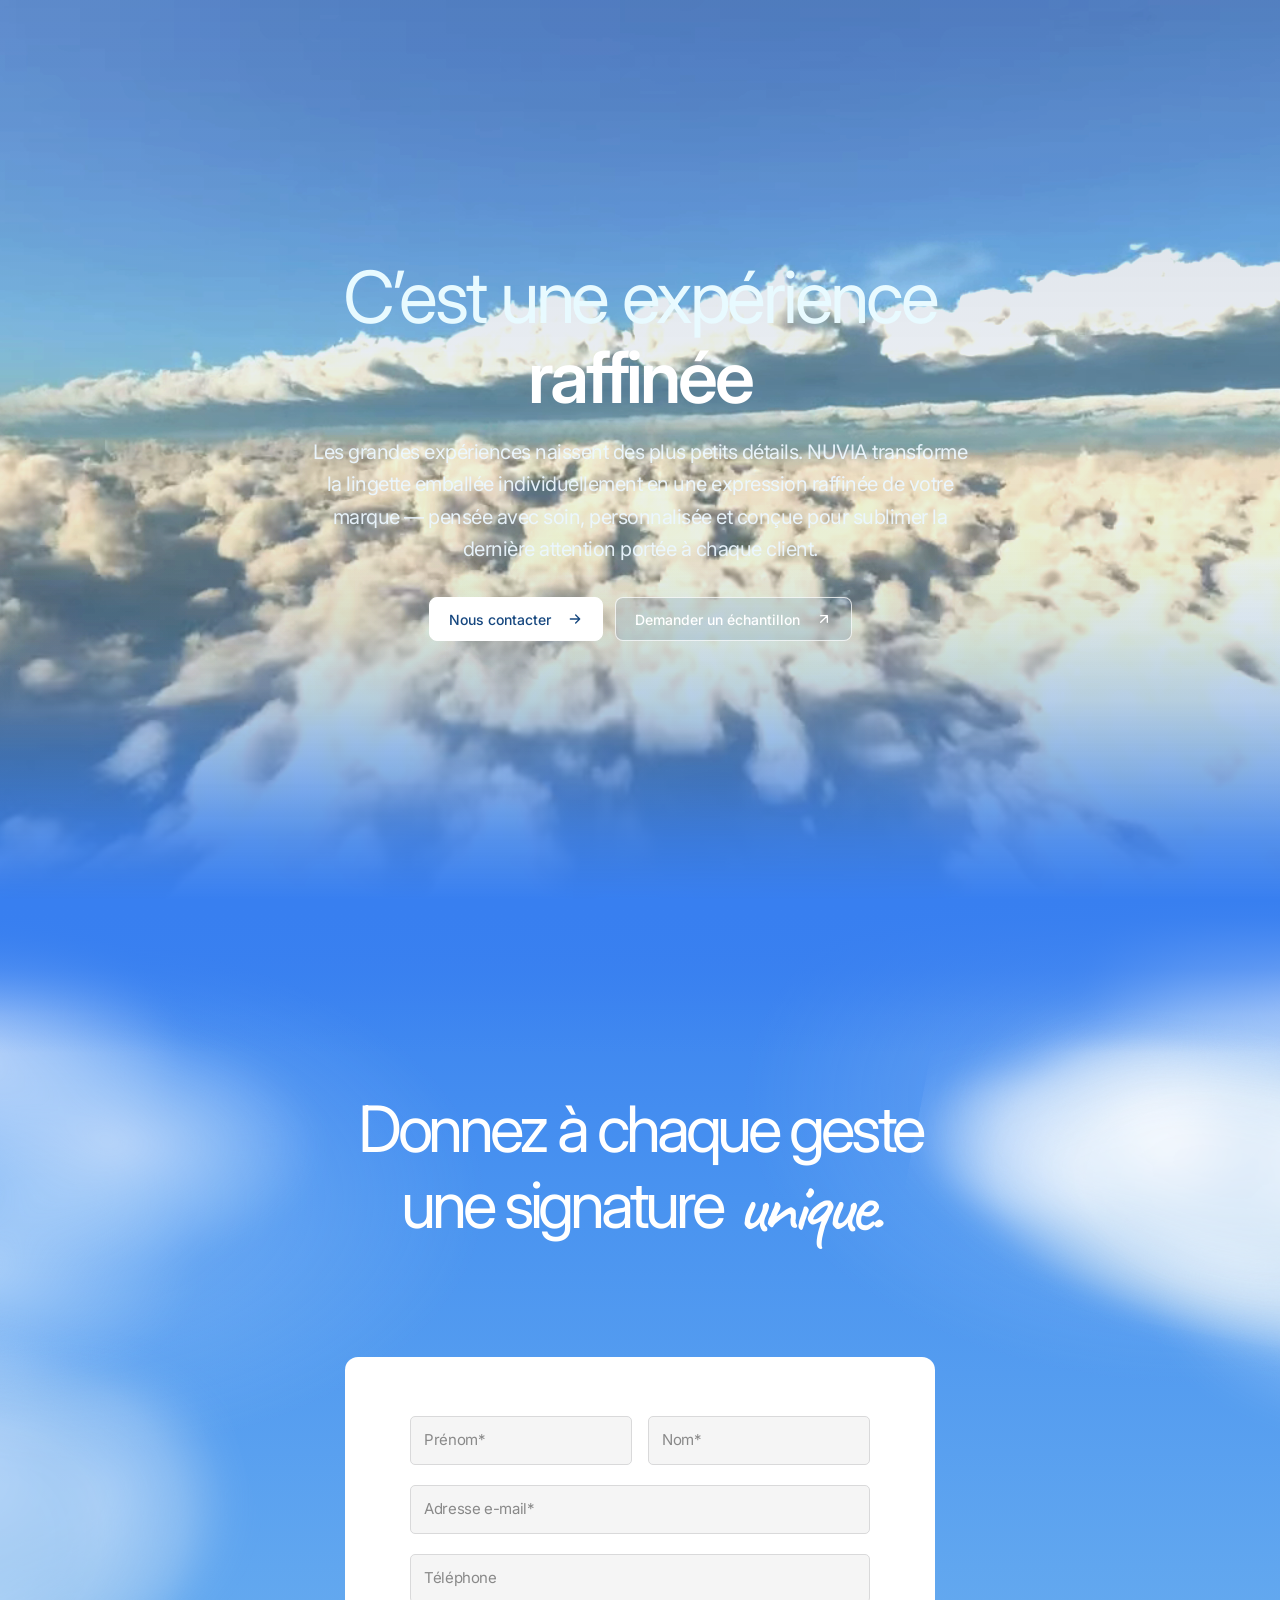
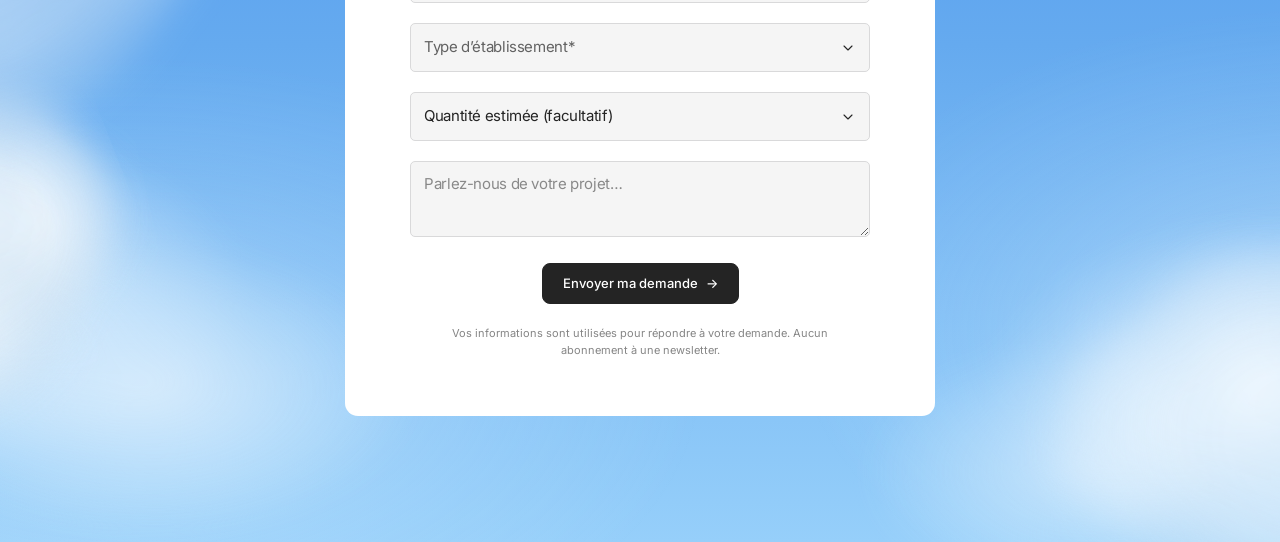
==== commit de0221be: "Publish NUVIA site from private main (e50dd7b80511)" ====
--- a/index.html
+++ b/index.html
@@ -3048,8 +3048,10 @@
 }
 
 /* Les deux seules sections se rejoignent sans pause ni panneau intermédiaire. */
-#entree,#nv-contact-sequence{scroll-snap-align:start}
-html{scroll-snap-type:y proximity}
+/* Le script de navigation desktop gère l'unique transition. Le scroll-snap
+   natif est désactivé : ses corrections de position créaient des à-coups. */
+#entree,#nv-contact-sequence{scroll-snap-align:none}
+html{scroll-snap-type:none}
 @media(prefers-reduced-motion:reduce){html{scroll-behavior:auto}}
 </style></head>
 <body>
@@ -3404,37 +3406,73 @@
 })();
 </script>
 <script id="nv-teaser-direct-scroll">
-/* Navigation directe entre les deux sections existantes, sans toucher au scroll du formulaire. */
+/* Deux sections seulement : transition dirigée à la molette, mais défilement
+   entièrement natif à l'intérieur du formulaire. Une seule animation contrôlée :
+   pas de scroll-snap concurrent, pas de cooldown qui avale la molette. */
 (function(){
   "use strict";
   var hero=document.getElementById("entree");
   var contact=document.getElementById("nv-contact-sequence");
   if(!hero||!contact)return;
-  var cooldown=0;
-  function prefersReduced(){return window.matchMedia("(prefers-reduced-motion: reduce)").matches;}
-  function targetY(){return Math.max(0,Math.round(contact.getBoundingClientRect().top+window.scrollY));}
-  function go(y){
-    cooldown=performance.now()+(prefersReduced()?260:900);
-    window.scrollTo({top:y,behavior:prefersReduced()?"instant":"smooth"});
+  var active=null;
+  function reduced(){return window.matchMedia("(prefers-reduced-motion: reduce)").matches;}
+  function boundary(){return Math.max(0,Math.round(contact.getBoundingClientRect().top+window.scrollY));}
+  function scrollInstant(y){window.scrollTo({top:y,behavior:"instant"});}
+  function go(target,direction){
+    target=Math.max(0,target);
+    if(active&&active.raf)cancelAnimationFrame(active.raf);
+    var origin=window.scrollY;
+    if(reduced()||Math.abs(origin-target)<2){
+      active=null;scrollInstant(target);return;
+    }
+    var state={raf:0,direction:direction,started:0,from:origin,to:target};
+    active=state;
+    function tick(now){
+      if(active!==state)return;
+      if(!state.started)state.started=now;
+      var p=Math.min(1,(now-state.started)/460);
+      var ease=1-Math.pow(1-p,3);
+      scrollInstant(state.from+(state.to-state.from)*ease);
+      if(p<1)state.raf=requestAnimationFrame(tick);
+      else{scrollInstant(state.to);active=null;}
+    }
+    state.raf=requestAnimationFrame(tick);
+  }
+  function handle(direction,delta,e){
+    if(!direction)return;
+    var y=window.scrollY,b=boundary();
+    if(active){
+      // Un geste inverse annule immédiatement la transition en cours.
+      // Les répétitions du même geste ne créent pas plusieurs animations.
+      if(direction!==active.direction&&Math.abs(delta)>12){
+        e.preventDefault();
+        go(direction>0?b:0,direction);
+      }else e.preventDefault();
+      return;
+    }
+    if(direction>0&&y<b-10){
+      e.preventDefault();go(b,1);
+    }else if(direction<0&&y>=b-10&&y<=b+Math.min(135,window.innerHeight*.22)){
+      e.preventDefault();go(0,-1);
+    }
+    // Plus bas dans le formulaire, laisser la molette fonctionner normalement.
   }
   window.addEventListener("wheel",function(e){
     if(e.defaultPrevented||e.ctrlKey||e.metaKey||Math.abs(e.deltaY)<3)return;
-    if(e.target&&e.target.closest&&e.target.closest("input,select,textarea,[contenteditable], [role=dialog]"))return;
-    if(performance.now()<cooldown){e.preventDefault();return;}
-    var boundary=targetY(),y=window.scrollY;
-    if(e.deltaY>0&&y<boundary-3){e.preventDefault();go(boundary);}
-    else if(e.deltaY<0&&y>=boundary-3&&y<=boundary+Math.min(135,window.innerHeight*.22)){
-      e.preventDefault();go(0);
-    }
+    if(e.target&&e.target.closest&&e.target.closest("input,select,textarea,[contenteditable],[role=dialog]"))return;
+    handle(Math.sign(e.deltaY),e.deltaY,e);
   },{passive:false});
   window.addEventListener("keydown",function(e){
-    if(e.defaultPrevented||e.ctrlKey||e.altKey||e.metaKey||e.target?.closest?.("input,select,textarea,button,[contenteditable]"))return;
-    var boundary=targetY(),y=window.scrollY;
-    if((e.key==="PageDown"||e.key===" "||e.key==="ArrowDown")&&y<boundary-3){
-      e.preventDefault();go(boundary);
-    }else if((e.key==="PageUp"||e.key==="ArrowUp")&&y>=boundary-3&&y<=boundary+Math.min(135,window.innerHeight*.22)){
-      e.preventDefault();go(0);
-    }
+    if(e.defaultPrevented||e.ctrlKey||e.altKey||e.metaKey||
+       (e.target&&e.target.closest&&e.target.closest("input,select,textarea,button,[contenteditable]")))return;
+    var d=(e.key==="PageDown"||e.key===" "||e.key==="ArrowDown")?1:
+          (e.key==="PageUp"||e.key==="ArrowUp")?-1:0;
+    if(d)handle(d,d*100,e);
+  });
+  // Lors d'un changement d'onglet ou d'historique, ne pas conserver de raf ancien.
+  window.addEventListener("pagehide",function(){
+    if(active&&active.raf)cancelAnimationFrame(active.raf);
+    active=null;
   });
 })();
 </script>
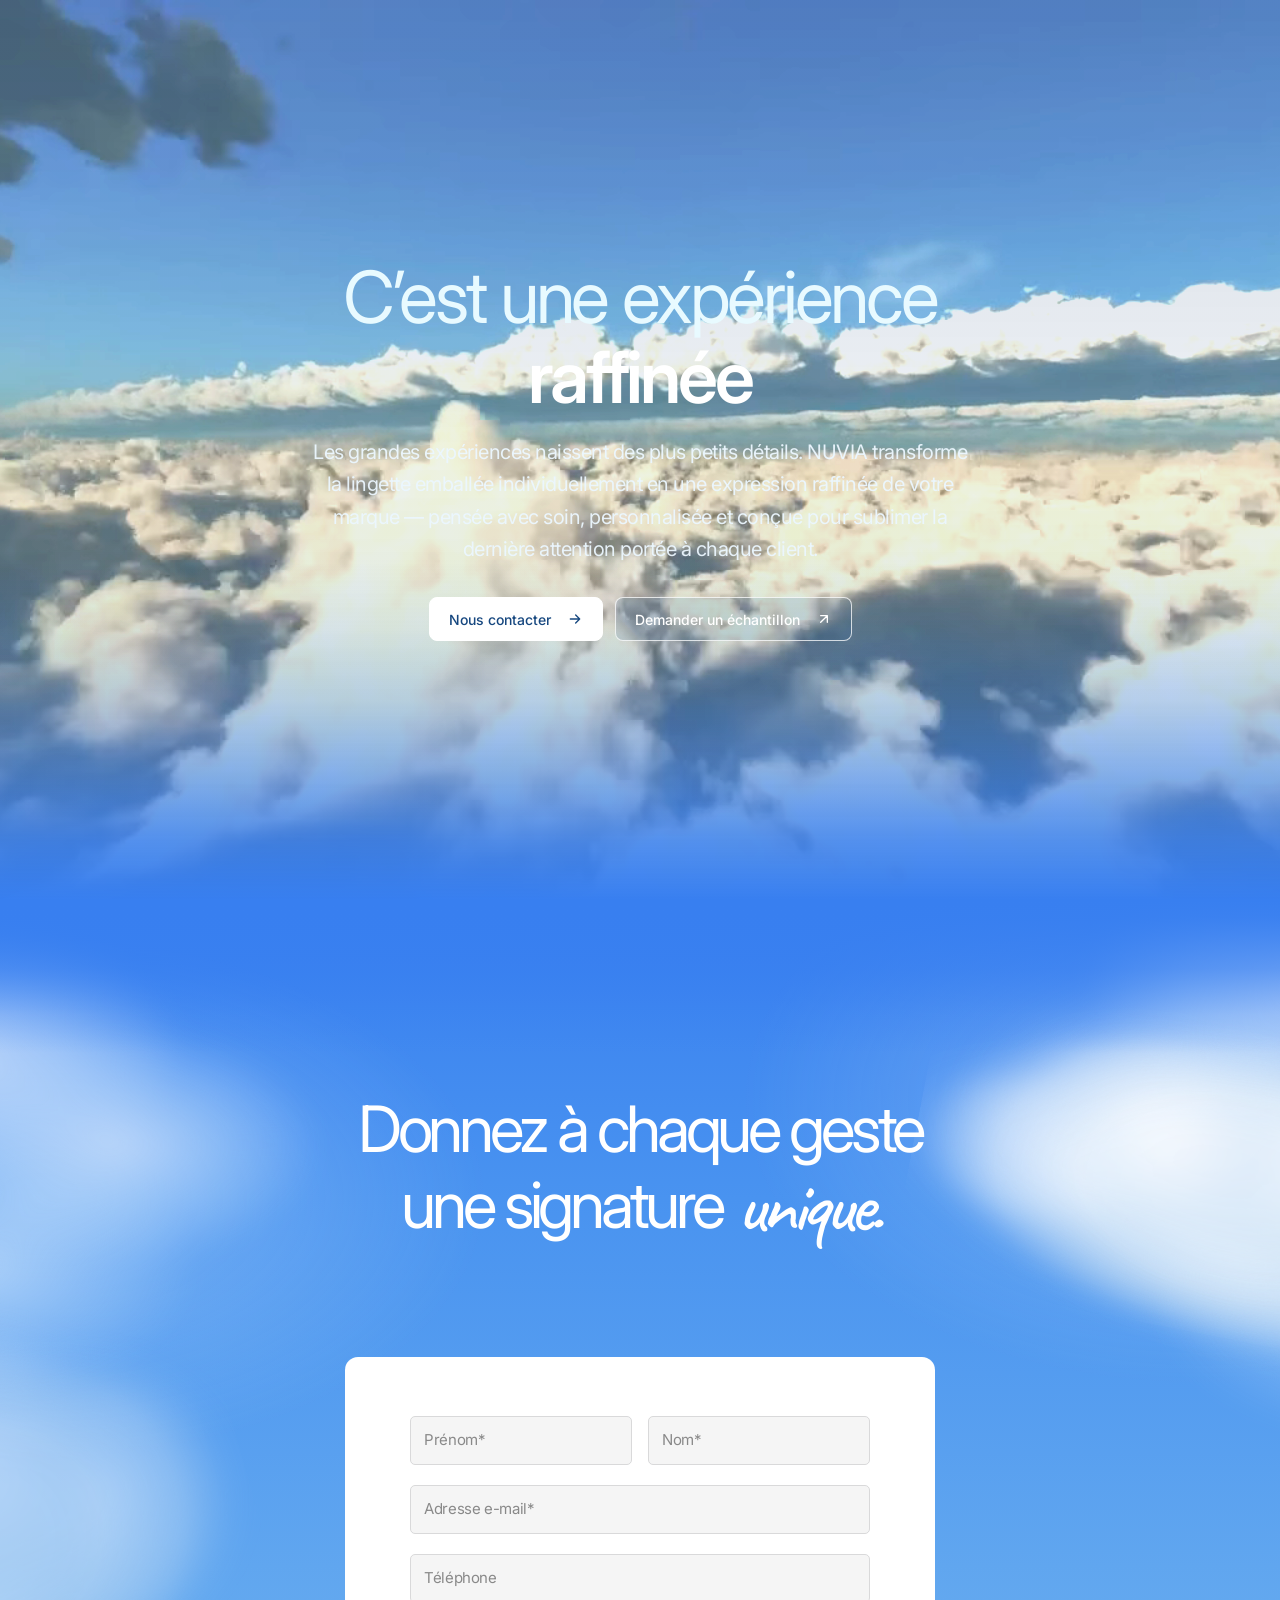
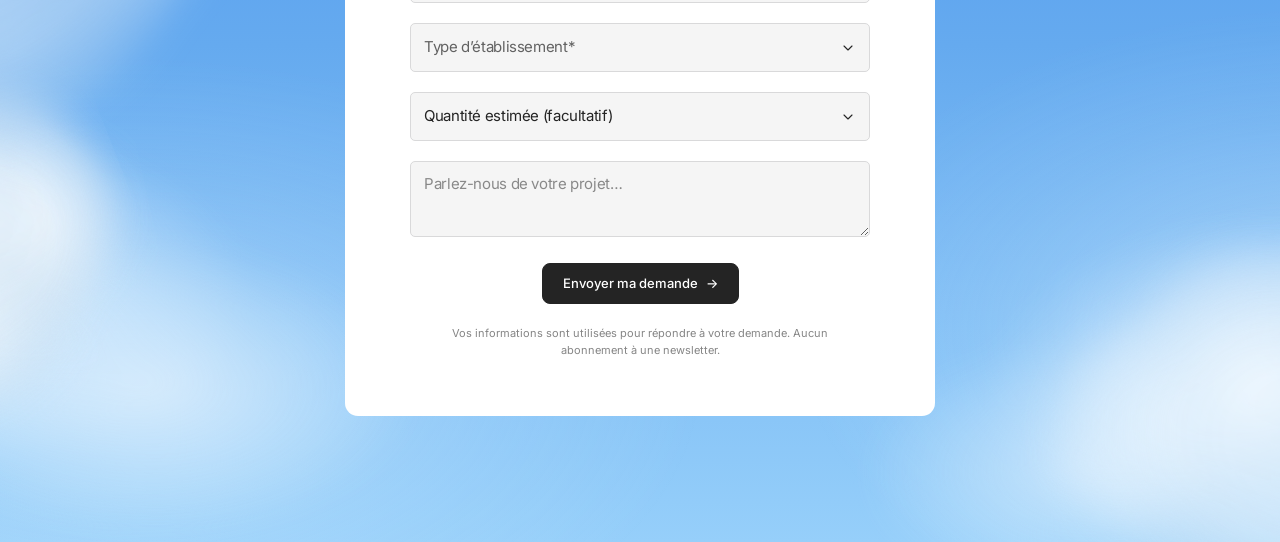
==== commit 204088cd: "Publish NUVIA site from private main (561912a8cec2)" ====
--- a/index.html
+++ b/index.html
@@ -3045,6 +3045,18 @@
   #nv-contact-sequence.nv-contact-confirmed .nv-contact-card{margin-top:28px}
   #nv-contact-sequence .nv-form-success-actions{flex-direction:column;gap:4px}
   #nv-contact-sequence .nv-form-success-description{font-size:14px;margin-bottom:25px}
+}
+
+/* Lecture mobile sur vidéo claire : rendre le texte lisible sur les
+   nuages blancs sans masquer le paysage par une grande carte ou un voile. */
+@media(max-width:700px){
+  #entree.nv-hero-cloud-video .nv-launch-description{
+    color:#fff;
+    text-shadow:0 1px 3px rgba(9,29,51,.89),0 2px 11px rgba(6,25,48,.83);
+  }
+  #entree.nv-hero-cloud-video .nv-launch-heading{
+    text-shadow:0 2px 9px rgba(8,29,53,.47);
+  }
 }
 
 /* Les deux seules sections se rejoignent sans pause ni panneau intermédiaire. */
@@ -3183,19 +3195,48 @@
   </section>
 </main>
 <script id="nv-hero-cloud-video-control">
+/* NUVIA teaser : le film du héros est lu uniquement lorsque ce chapitre
+   est à l'écran. Le contact ne doit pas décoder une vidéo invisible.
+   Aucun rechargement ni seek lors d'un retour vers le haut. */
 document.addEventListener('DOMContentLoaded',function(){
-  const film=document.querySelector('#entree .nv-hero-cloud-film');
-  if(film){film.defaultPlaybackRate=1;film.playbackRate=1;film.addEventListener('loadedmetadata',()=>{film.playbackRate=1;},{once:true});}
-  if(!film)return;
-  const show=()=>{if(film.videoWidth>0)film.classList.add('nv-film-ready')};
+  var film=document.querySelector('#entree .nv-hero-cloud-film');
+  var hero=document.getElementById('entree');
+  if(!film||!hero)return;
+  film.defaultPlaybackRate=1;film.playbackRate=1;
+  film.addEventListener('loadedmetadata',function(){film.playbackRate=1;},{once:true});
+  function show(){if(film.videoWidth>0)film.classList.add('nv-film-ready')}
   film.addEventListener('loadeddata',show,{once:true});
   film.addEventListener('canplay',show,{once:true});
   if(film.readyState>=2)show();
-  const reduce=window.matchMedia('(prefers-reduced-motion: reduce)');
-  if(reduce.matches){film.pause();return}
-  const tryPlay=()=>{const p=film.play();if(p&&p.catch)p.catch(()=>{})};
-  if(document.visibilityState==='visible')tryPlay();
-  document.addEventListener('visibilitychange',()=>{if(document.hidden)film.pause();else tryPlay()});
+  var reduce=window.matchMedia('(prefers-reduced-motion: reduce)');
+  var nearHero=hero.getBoundingClientRect().bottom>0;
+  function sync(){
+    if(document.hidden||reduce.matches||!nearHero){film.pause();return;}
+    var p=film.play();if(p&&p.catch)p.catch(function(){});
+  }
+  if('IntersectionObserver' in window){
+    var io=new IntersectionObserver(function(entries){
+      nearHero=entries[0].intersectionRatio>0.08;
+      sync();
+    },{threshold:[0,.08,.15]});
+    io.observe(hero);
+  }else{
+    var queued=false;
+    function queue(){
+      if(queued)return;queued=true;
+      requestAnimationFrame(function(){
+        queued=false;var r=hero.getBoundingClientRect();
+        nearHero=r.bottom>0&&r.top<window.innerHeight;
+        sync();
+      });
+    }
+    window.addEventListener('scroll',queue,{passive:true});
+    window.addEventListener('resize',queue,{passive:true});
+  }
+  document.addEventListener('visibilitychange',sync);
+  window.addEventListener('pageshow',sync);
+  if(reduce.addEventListener)reduce.addEventListener('change',sync);
+  sync();
 });
 </script>
 <script id="nv-hero-video-performance-gate">
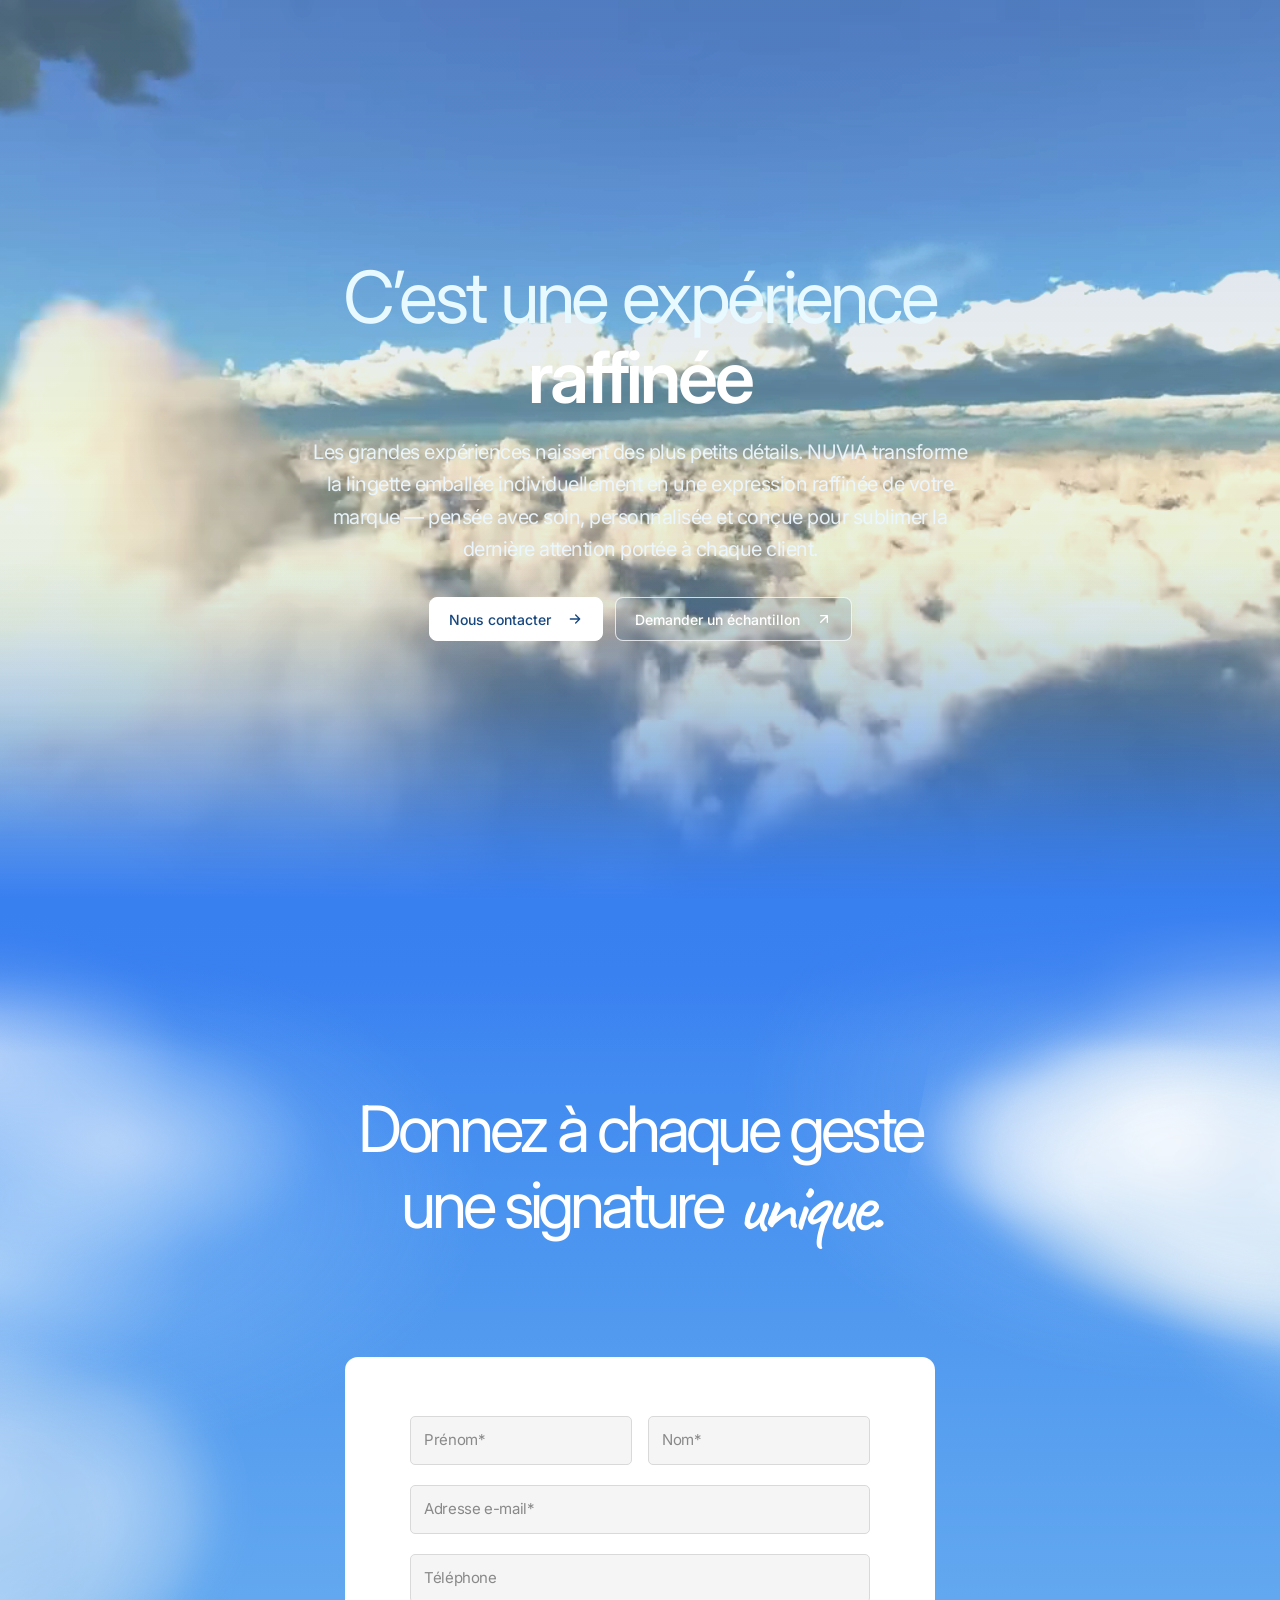
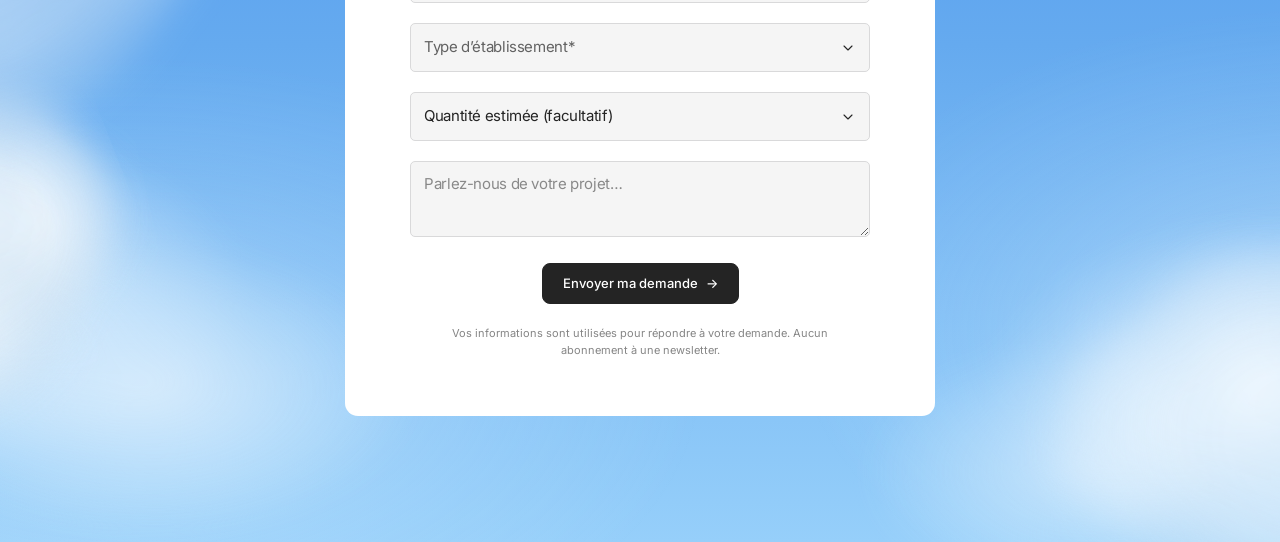
==== commit ccfece28: "Publish NUVIA site from private main (7d49d4e12f7e)" ====
--- a/index.html
+++ b/index.html
@@ -3098,7 +3098,7 @@
         Nous contacter
         <svg width="16" height="16" viewBox="0 0 24 24" fill="none" stroke="currentColor" stroke-width="2" stroke-linecap="round" stroke-linejoin="round" aria-hidden="true"><path d="M5 12h14m-6-6 6 6-6 6"/></svg>
       </a>
-      <a href="#nv-contact-form" class="nv-launch-btn nv-launch-btn--outline nv-launch-sample-kit">
+      <a href="#nv-contact-sequence" class="nv-launch-btn nv-launch-btn--outline nv-launch-sample-kit">
         Demander un échantillon
         <svg width="16" height="16" viewBox="0 0 24 24" fill="none" stroke="currentColor" stroke-width="2" stroke-linecap="round" stroke-linejoin="round" aria-hidden="true"><path d="M7 17 17 7M7 7h10v10"/></svg>
       </a>
@@ -3306,7 +3306,7 @@
   if(!section||!heading||!form)return;
   var navContact=document.querySelector("#nuvia-react-navigation .nv-action--outline");
   if(navContact)navContact.addEventListener("click",function(){
-    heading.scrollIntoView({behavior:window.matchMedia("(prefers-reduced-motion: reduce)").matches?"auto":"smooth",block:"center"});
+    section.scrollIntoView({behavior:window.matchMedia("(prefers-reduced-motion: reduce)").matches?"instant":"smooth",block:"start"});
   });
   var reduced=window.matchMedia("(prefers-reduced-motion: reduce)");
   var card=section.querySelector(".nv-contact-card");
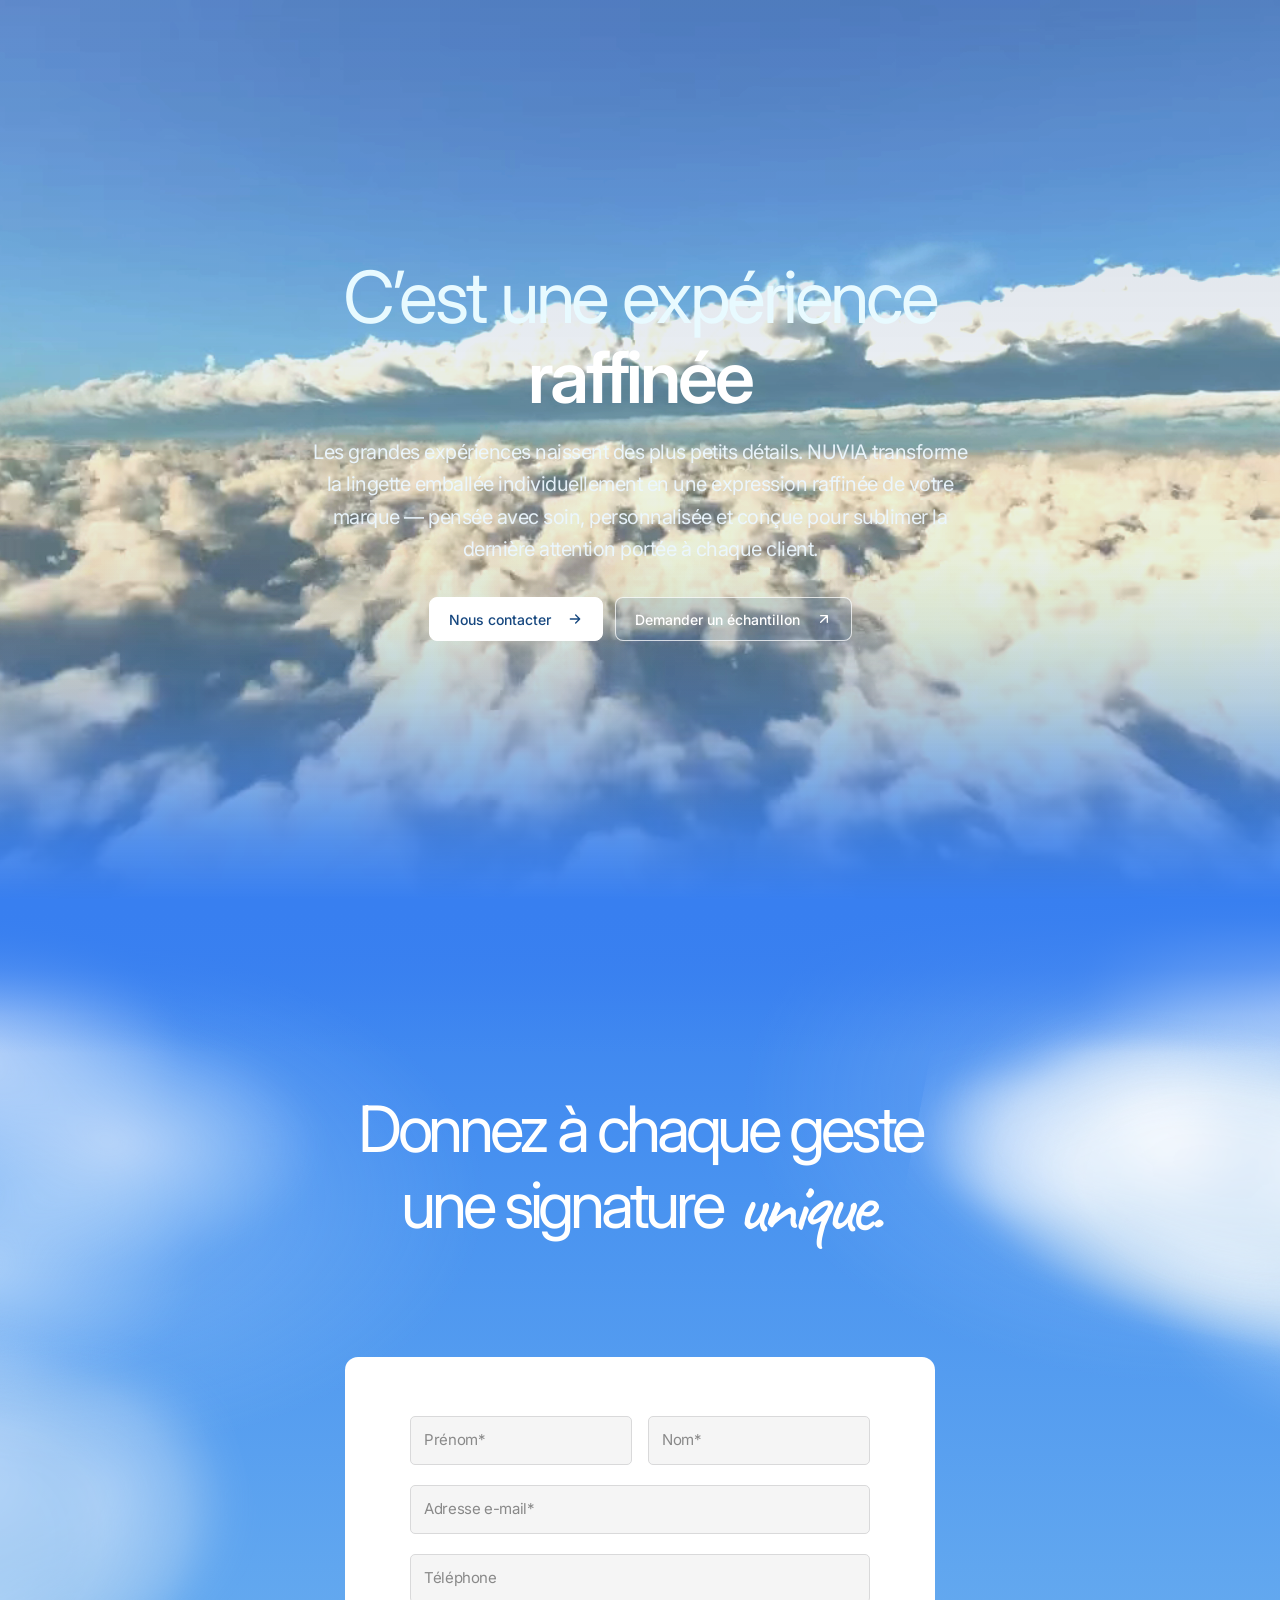
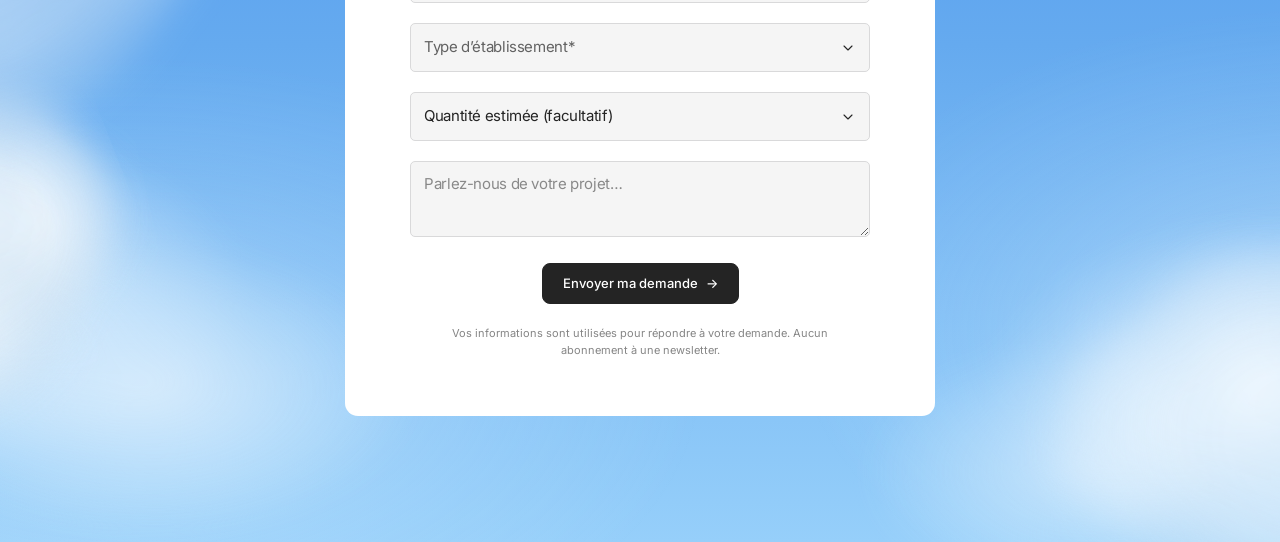
==== commit aefec628: "Publish NUVIA site from private main (10a5e76d8257)" ====
--- a/index.html
+++ b/index.html
@@ -3122,6 +3122,7 @@
         <form id="nv-contact-form" name="nuvia-contact" method="POST" action="https://formsubmit.co/studio@nuviasolution.com">
           <input type="hidden" name="_subject" value="NUVIA — Nouvelle demande depuis le teaser">
           <input type="hidden" name="_template" value="table">
+          <input type="hidden" name="_captcha" value="false">
           <input type="hidden" name="_url" value="https://nuviasolution.com/teaser.html">
           <input type="hidden" name="_next" value="https://nuviasolution.com/?confirmation=envoyee#nv-contact-sequence">
           <p class="nv-contact-sr-only" aria-hidden="true"><label>Ne pas renseigner ce champ : <input type="text" name="_honey" tabindex="-1" autocomplete="off"></label></p>
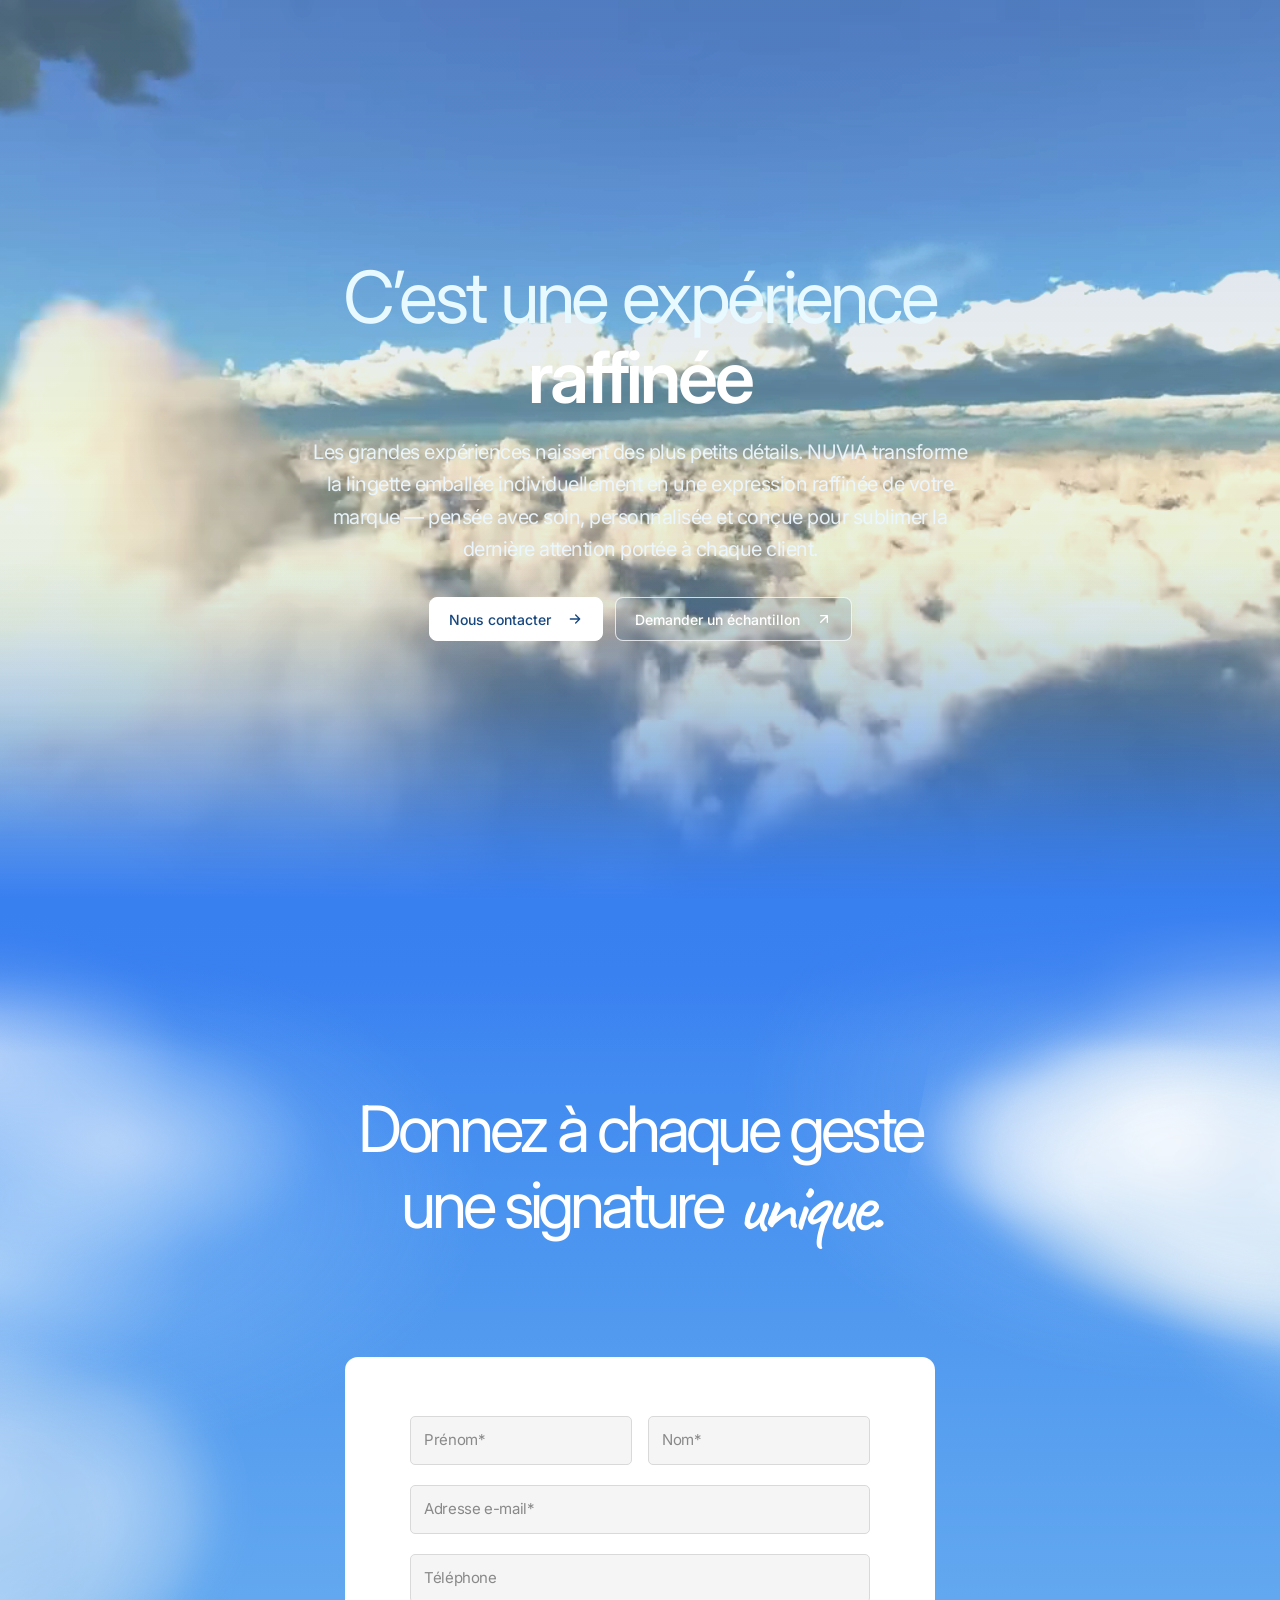
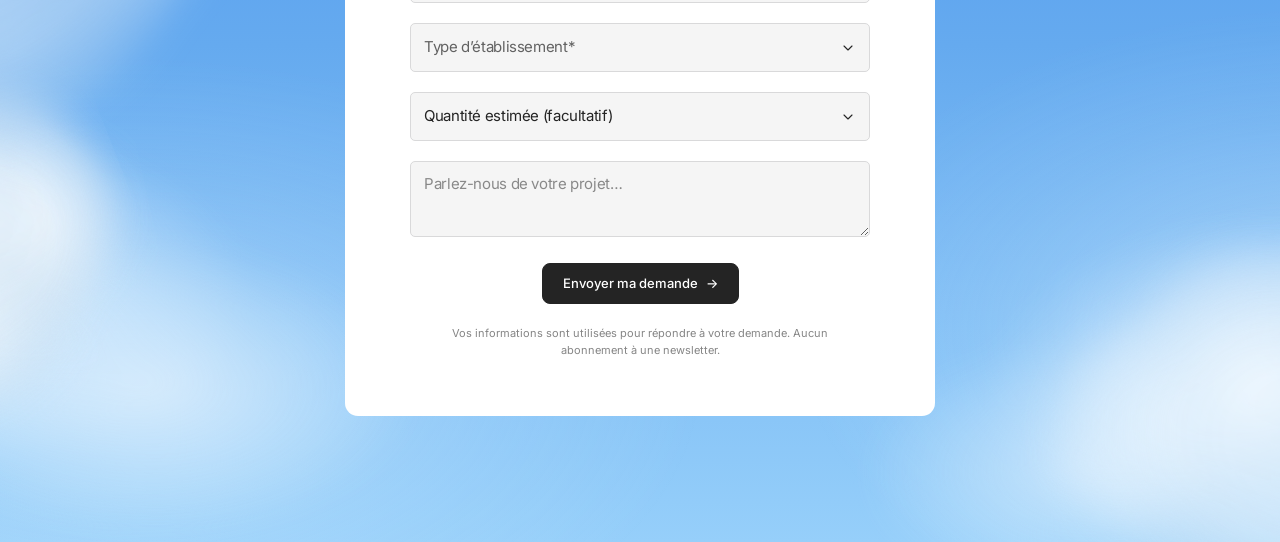
==== commit e01e70ce: "Publish NUVIA site from private main (f685d9f41bf6)" ====
--- a/index.html
+++ b/index.html
@@ -3123,7 +3123,7 @@
           <input type="hidden" name="_subject" value="NUVIA — Nouvelle demande depuis le teaser">
           <input type="hidden" name="_template" value="table">
           <input type="hidden" name="_captcha" value="false">
-          <input type="hidden" name="_url" value="https://nuviasolution.com/teaser.html">
+          <input type="hidden" name="_url" value="https://nuviasolution.com/">
           <input type="hidden" name="_next" value="https://nuviasolution.com/?confirmation=envoyee#nv-contact-sequence">
           <p class="nv-contact-sr-only" aria-hidden="true"><label>Ne pas renseigner ce champ : <input type="text" name="_honey" tabindex="-1" autocomplete="off"></label></p>
           <div class="nv-contact-fields">
@@ -3404,47 +3404,105 @@
       queue();
     }
   });
-  // FormSubmit effectue un POST natif, puis redirige vers ?confirmation=envoyee.
-  // Ne jamais ancrer la confirmation sur le formulaire : cela coupe le titre
-  // et laisse les champs vides en dessous du message.
+  // FormSubmit: soumission AJAX officielle, sans navigation vers une page
+  // de vérification externe. Ne déclarer un succès que si son JSON le confirme.
+  var success=section.querySelector("#nv-form-success");
+  var status=form.querySelector(".nv-contact-status");
+  var sendButton=form.querySelector('button[type="submit"]');
+  var sending=false;
+
+  function alignContact(){
+    section.scrollIntoView({block:"start",behavior:"instant"});
+  }
+  function showSuccess(){
+    if(!success)return;
+    section.classList.add("nv-contact-confirmed");
+    form.hidden=true;
+    success.hidden=false;
+    heading.dataset.nvActive="true";
+    secondary.style.setProperty("--nv-contact-opacity","1");
+    secondary.style.setProperty("--nv-contact-translate","0px");
+    secondary.style.setProperty("--nv-contact-reveal","100%");
+    if(status){status.textContent="";status.removeAttribute("data-state");}
+    if(window.history&&window.history.replaceState){
+      // Aucun faux succès après rechargement de la page.
+      window.history.replaceState(null,"",window.location.pathname+"#nv-contact-sequence");
+    }
+    window.requestAnimationFrame(function(){
+      window.requestAnimationFrame(alignContact);
+    });
+  }
+
+  // Compatibilité avec les anciennes redirections FormSubmit (sans JavaScript).
   var params=new URLSearchParams(window.location.search);
   if(params.get("confirmation")==="envoyee"){
-    var success=section.querySelector("#nv-form-success");
-    var status=form.querySelector(".nv-contact-status");
-    if(success){
-      section.classList.add("nv-contact-confirmed");
-      form.hidden=true;
-      success.hidden=false;
-      heading.dataset.nvActive="true";
-      secondary.style.setProperty("--nv-contact-opacity","1");
-      secondary.style.setProperty("--nv-contact-translate","0px");
-      secondary.style.setProperty("--nv-contact-reveal","100%");
-      if(status)status.textContent="";
-      if(window.history&&window.history.replaceState){
-        // On conserve le lien vers la section mais pas la confirmation :
-        // actualiser la page ne fait jamais apparaître un faux succès.
-        window.history.replaceState(null,"",window.location.pathname+"#nv-contact-sequence");
+    showSuccess();
+    window.addEventListener("pageshow",alignContact,{once:true});
+  }
+
+  if(success){
+    var again=success.querySelector(".nv-form-success-again");
+    if(again)again.addEventListener("click",function(){
+      success.hidden=true;
+      form.hidden=false;
+      form.reset();
+      if(status){status.textContent="";status.removeAttribute("data-state");}
+      section.classList.remove("nv-contact-confirmed");
+      window.history.replaceState(null,"",window.location.pathname+"#nv-contact-sequence");
+      alignContact();
+    });
+  }
+
+  form.addEventListener("submit",async function(event){
+    event.preventDefault();
+    if(sending||!form.reportValidity())return;
+
+    // Le honeypot reste actif. Un remplissage automatisé ne doit pas
+    // déclencher de demande sortante ni afficher un succès trompeur.
+    var trap=form.querySelector('input[name="_honey"]');
+    if(trap&&trap.value.trim())return;
+
+    sending=true;
+    sendButton.disabled=true;
+    sendButton.setAttribute("aria-busy","true");
+    if(status){
+      status.removeAttribute("data-state");
+      status.textContent="Envoi de votre demande en cours…";
+    }
+    try{
+      var data={};
+      new FormData(form).forEach(function(value,key){
+        if(typeof value==="string"&&key!=="_next")data[key]=value;
+      });
+      data._captcha="false";
+      data._url="https://nuviasolution.com/";
+
+      // API publiée par FormSubmit : réponse JSON au lieu d'une page CAPTCHA.
+      var response=await fetch("https://formsubmit.co/ajax/studio@nuviasolution.com",{
+        method:"POST",
+        headers:{"Content-Type":"application/json","Accept":"application/json"},
+        body:JSON.stringify(data)
+      });
+      var result;
+      try{result=await response.json();}
+      catch(parseError){throw new Error("unexpected-response");}
+      var accepted=response.ok&&result&&
+        (result.success===true||result.success==="true"||result.success===1);
+      if(!accepted)throw new Error("submission-rejected");
+      showSuccess();
+    }catch(error){
+      // Ne jamais effacer les champs ou afficher « envoyé » en cas de refus,
+      // de CAPTCHA forcé côté serveur ou de problème réseau/CORS.
+      if(status){
+        status.dataset.state="error";
+        status.textContent="L'envoi n'a pas abouti. Veuillez réessayer ou nous écrire à studio@nuviasolution.com.";
       }
-      function alignSuccess(){
-        // Le browser peut restaurer l'ancien ancrage du formulaire après le POST.
-        // Un seul repositionnement sur le début de la section préserve le titre.
-        section.scrollIntoView({block:"start",behavior:"instant"});
-      }
-      window.requestAnimationFrame(function(){
-        window.requestAnimationFrame(alignSuccess);
-      });
-      window.addEventListener("pageshow",alignSuccess,{once:true});
-      var again=success.querySelector(".nv-form-success-again");
-      if(again)again.addEventListener("click",function(){
-        success.hidden=true;
-        form.hidden=false;
-        form.reset();
-        section.classList.remove("nv-contact-confirmed");
-        window.history.replaceState(null,"",window.location.pathname+"#nv-contact-sequence");
-        section.scrollIntoView({block:"start",behavior:"instant"});
-      });
+    }finally{
+      sending=false;
+      sendButton.disabled=false;
+      sendButton.removeAttribute("aria-busy");
     }
-  }
+  });
 })();
 </script>
 <script id="nv-teaser-direct-scroll">
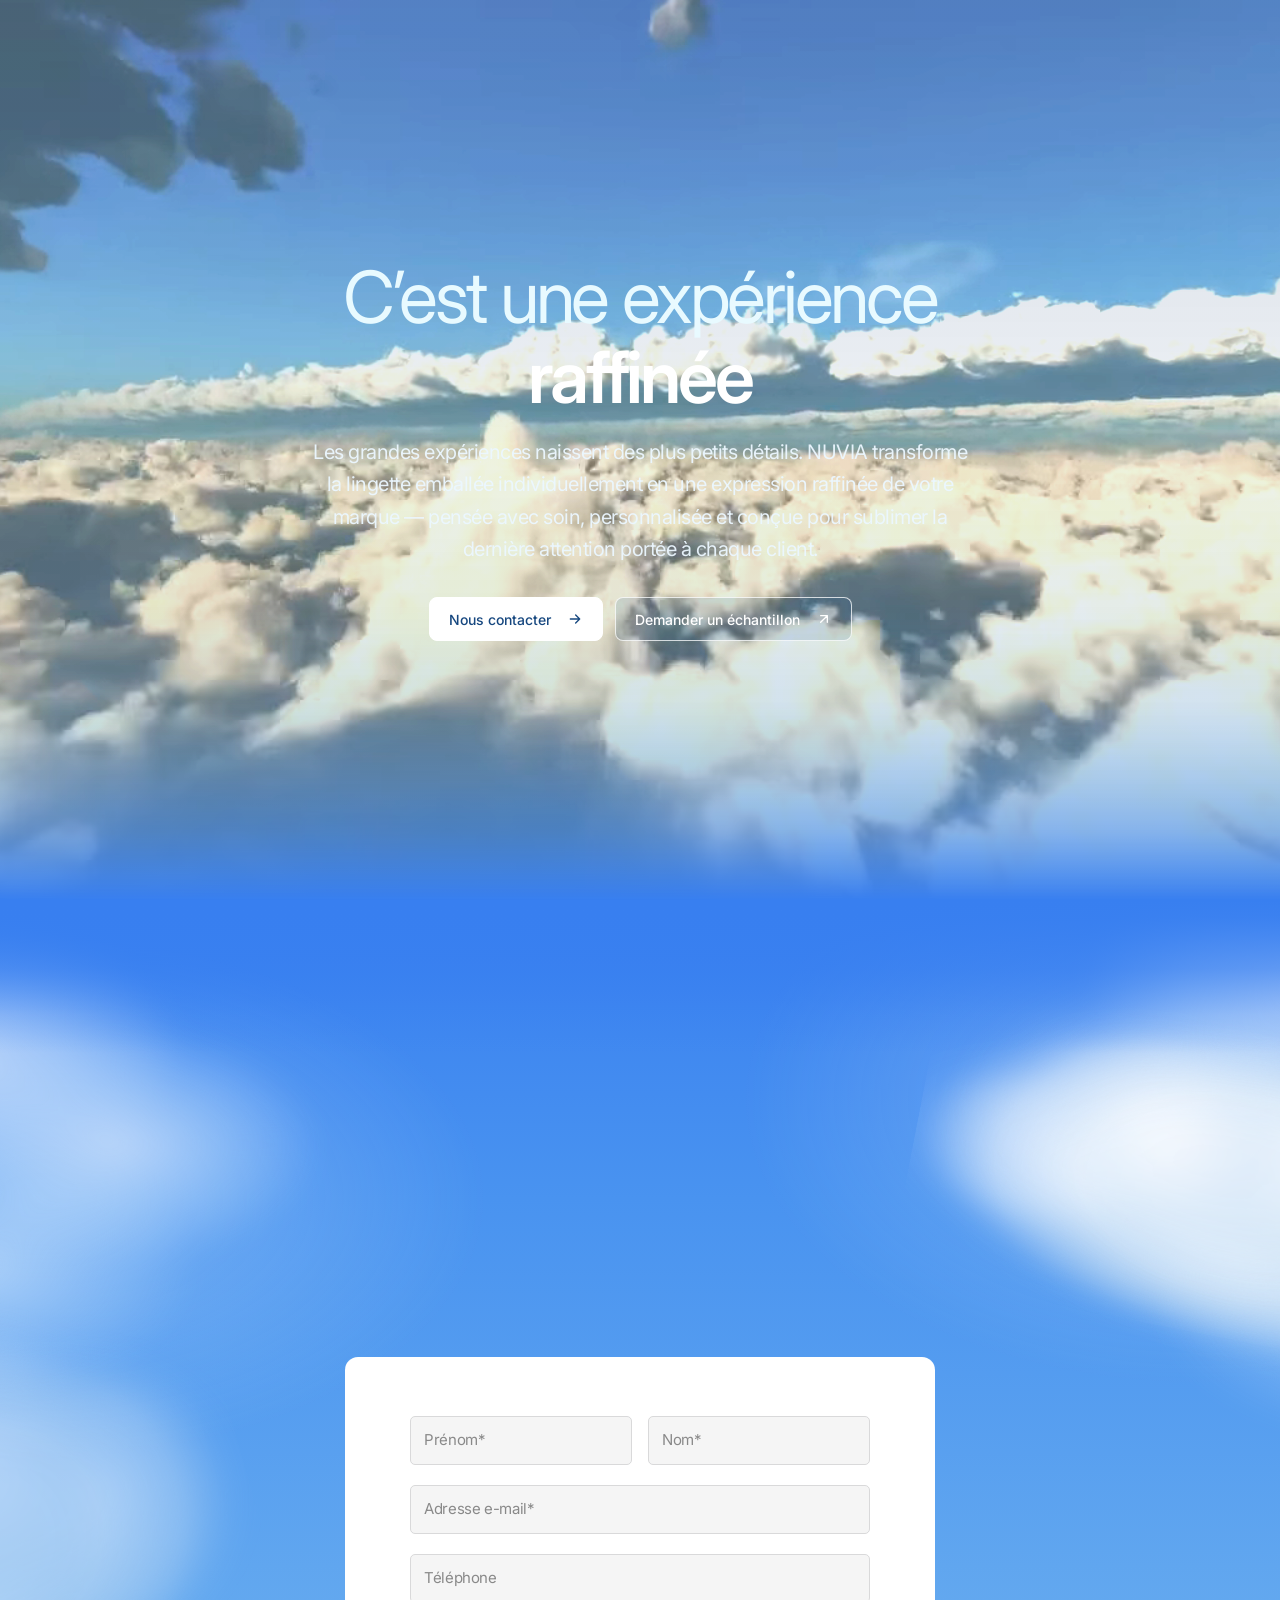
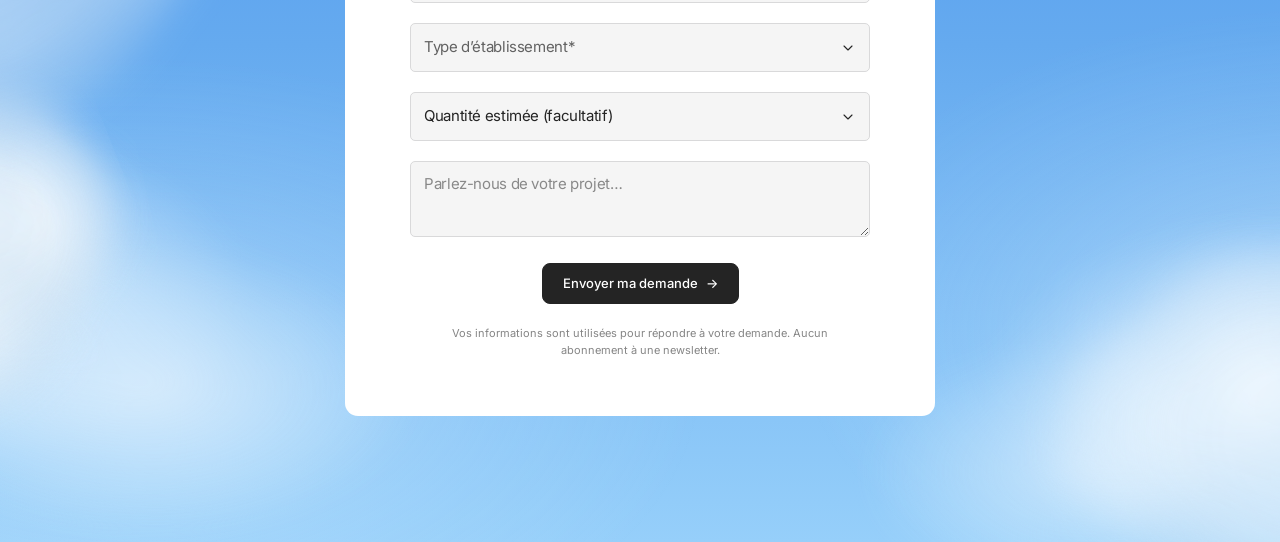
==== commit 5dda9e0b: "Apply exact NUVIA internal video fade to published teaser and remove conflicting overlay" ====
--- a/index.html
+++ b/index.html
@@ -2868,12 +2868,20 @@
 #nv-contact-sequence{margin:0;background:linear-gradient(180deg,#387ff0 0%,#428df1 19%,#66adf4 55%,#8cc6f5 100%)!important}
 #nv-contact-sequence .nv-contact-space{display:none!important}
 #nv-contact-sequence .nv-contact-stage{min-height:100svh}
-/* Le teaser montre la vidéo héro de bord à bord, sans le masque de raccord
-   réservé aux longues sections du site complet. */
+/* Même raccord atmosphérique que le site NUVIA interne.
+   Le teaser conservait "mask-image:none!important", qui annulait
+   intégralement le dégradé déjà défini plus haut dans ce fichier.
+   Ne toucher ni à la vidéo, ni au reste du design. */
 #entree.nv-hero-cloud-video>.nv-hero-cloud-backdrop{
-  -webkit-mask-image:none!important;
-  mask-image:none!important;
+  -webkit-mask-image:linear-gradient(to bottom,#000 0%,#000 68%,rgba(0,0,0,.88) 78%,rgba(0,0,0,.42) 92%,transparent 100%)!important;
+  mask-image:linear-gradient(to bottom,#000 0%,#000 68%,rgba(0,0,0,.88) 78%,rgba(0,0,0,.42) 92%,transparent 100%)!important;
   height:100%!important;
+}
+@media(max-width:700px){
+  #entree.nv-hero-cloud-video>.nv-hero-cloud-backdrop{
+    -webkit-mask-image:linear-gradient(to bottom,#000 0%,#000 72%,rgba(0,0,0,.6) 90%,transparent 100%)!important;
+    mask-image:linear-gradient(to bottom,#000 0%,#000 72%,rgba(0,0,0,.6) 90%,transparent 100%)!important;
+  }
 }
 #entree.nv-hero-cloud-video .nv-hero-cloud-film{
   width:100%!important;height:100%!important;object-fit:cover!important;
@@ -2907,6 +2915,10 @@
 }
 /* Le fondu vers le chapitre blanc du site complet n'a plus d'utilité : cette page s'arrête au contact. */
 #nv-contact-sequence::after{content:none!important;display:none!important;height:0!important;background:none!important}
+/* Le raccord vidéo est désormais un masque alpha comme sur le site
+   interne ; supprimer le voile bleu indépendant qui doublait le fondu
+   et créait une zone trop opaque en bas de l'image. */
+#entree.nv-hero-cloud-video::after{display:none!important;content:none!important}
 
 /* NUVIA TEASER — raccord atmospherique et nuages du contact.
    AUCUN changement au site complet index.html ni aux lecteurs videos.
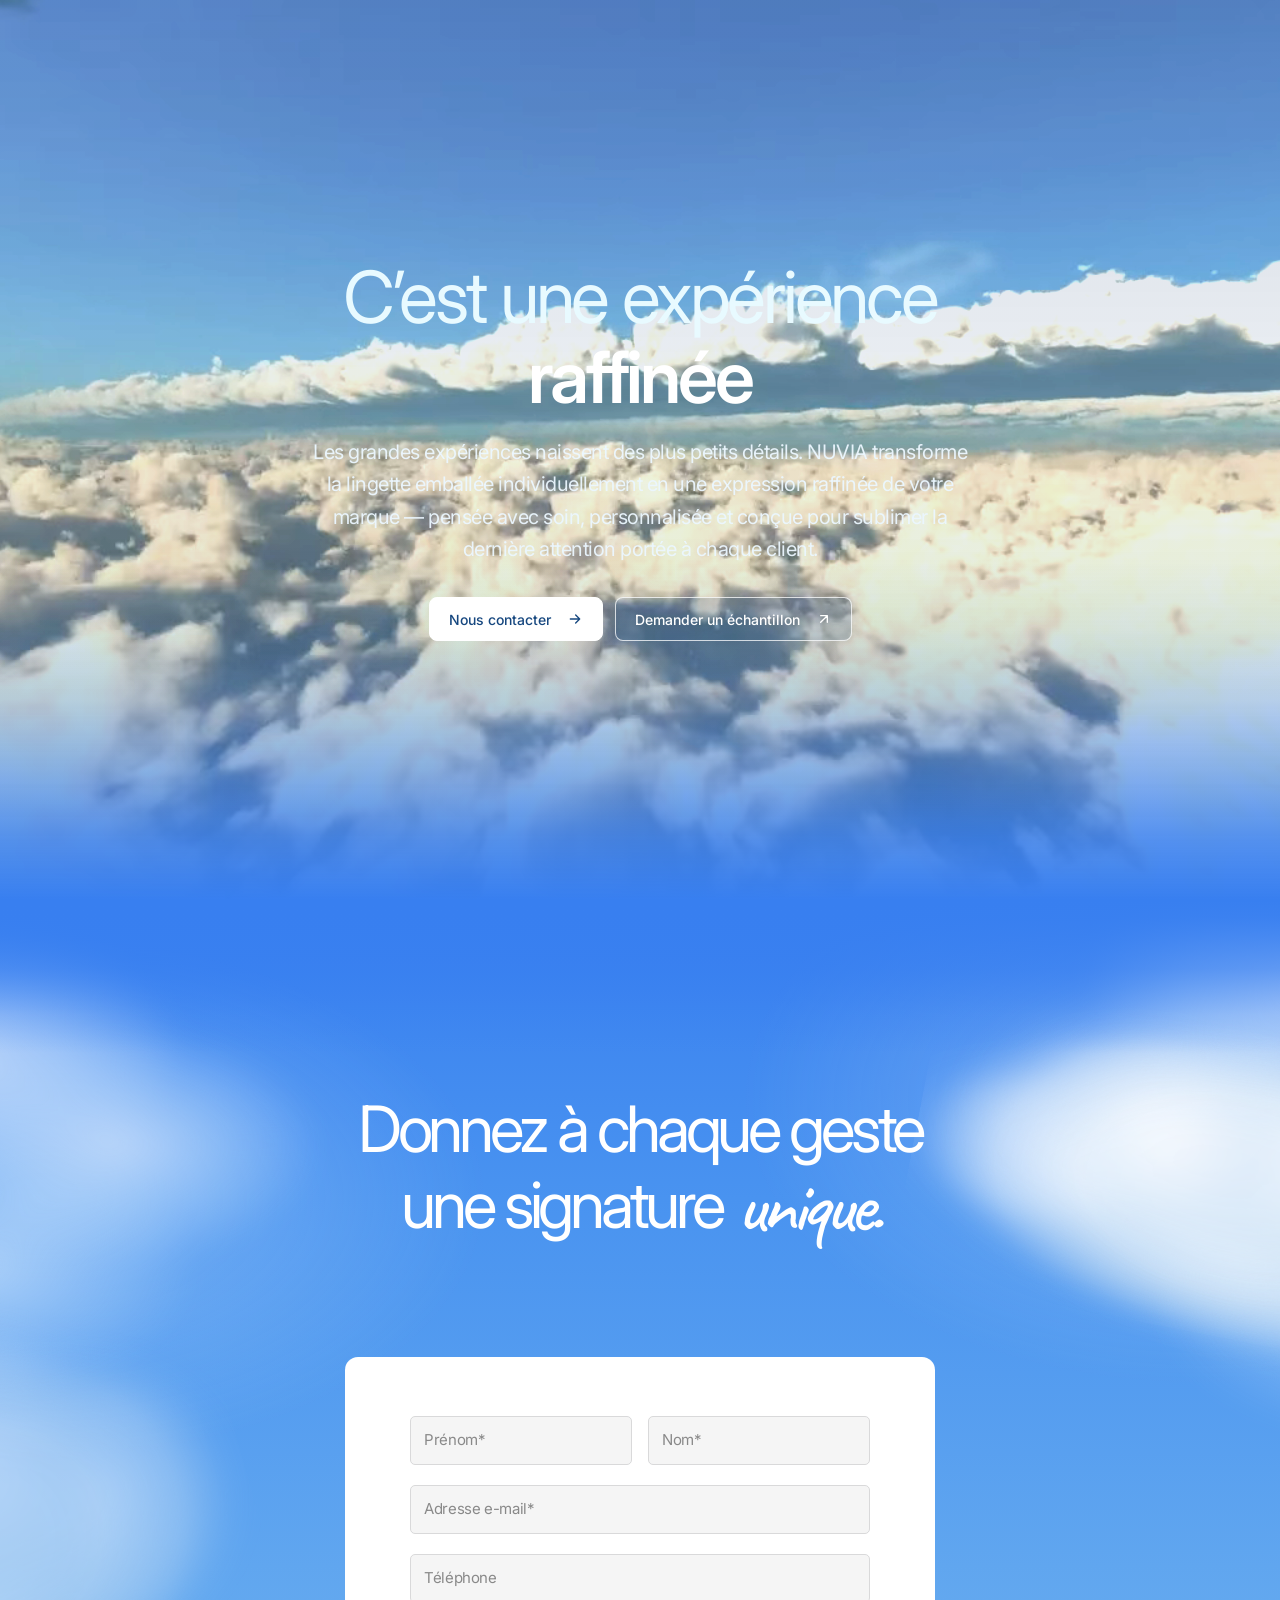
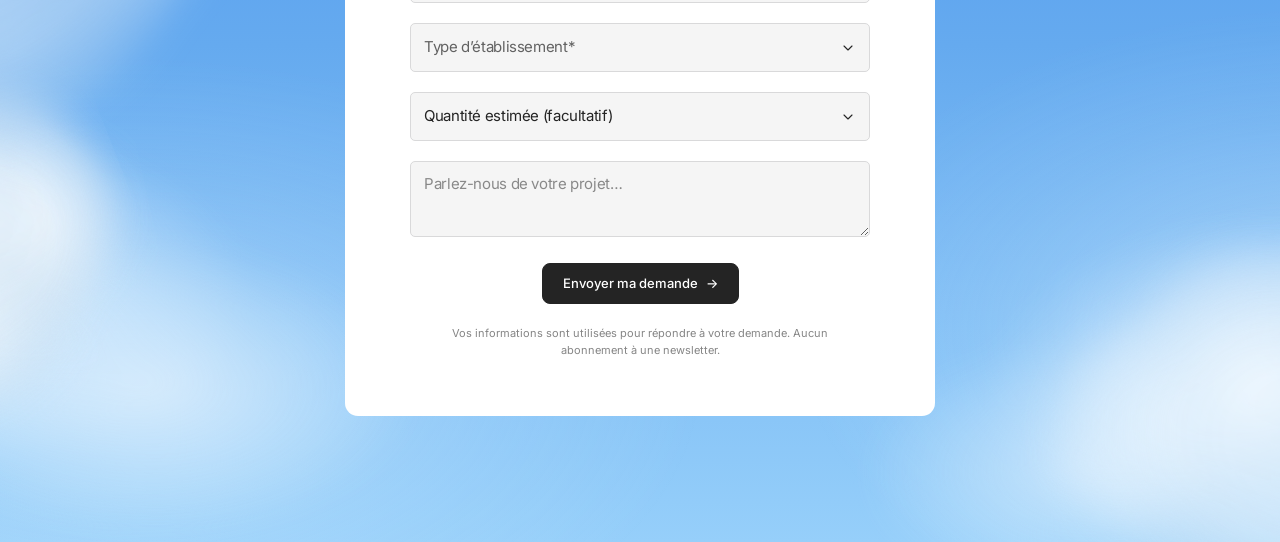
==== commit ad519862: "Publish NUVIA site from private main (0bdcd5280e39)" ====
--- a/index.html
+++ b/index.html
@@ -2868,20 +2868,12 @@
 #nv-contact-sequence{margin:0;background:linear-gradient(180deg,#387ff0 0%,#428df1 19%,#66adf4 55%,#8cc6f5 100%)!important}
 #nv-contact-sequence .nv-contact-space{display:none!important}
 #nv-contact-sequence .nv-contact-stage{min-height:100svh}
-/* Même raccord atmosphérique que le site NUVIA interne.
-   Le teaser conservait "mask-image:none!important", qui annulait
-   intégralement le dégradé déjà défini plus haut dans ce fichier.
-   Ne toucher ni à la vidéo, ni au reste du design. */
+/* Le teaser montre la vidéo héro de bord à bord, sans le masque de raccord
+   réservé aux longues sections du site complet. */
 #entree.nv-hero-cloud-video>.nv-hero-cloud-backdrop{
-  -webkit-mask-image:linear-gradient(to bottom,#000 0%,#000 68%,rgba(0,0,0,.88) 78%,rgba(0,0,0,.42) 92%,transparent 100%)!important;
-  mask-image:linear-gradient(to bottom,#000 0%,#000 68%,rgba(0,0,0,.88) 78%,rgba(0,0,0,.42) 92%,transparent 100%)!important;
+  -webkit-mask-image:none!important;
+  mask-image:none!important;
   height:100%!important;
-}
-@media(max-width:700px){
-  #entree.nv-hero-cloud-video>.nv-hero-cloud-backdrop{
-    -webkit-mask-image:linear-gradient(to bottom,#000 0%,#000 72%,rgba(0,0,0,.6) 90%,transparent 100%)!important;
-    mask-image:linear-gradient(to bottom,#000 0%,#000 72%,rgba(0,0,0,.6) 90%,transparent 100%)!important;
-  }
 }
 #entree.nv-hero-cloud-video .nv-hero-cloud-film{
   width:100%!important;height:100%!important;object-fit:cover!important;
@@ -2915,10 +2907,6 @@
 }
 /* Le fondu vers le chapitre blanc du site complet n'a plus d'utilité : cette page s'arrête au contact. */
 #nv-contact-sequence::after{content:none!important;display:none!important;height:0!important;background:none!important}
-/* Le raccord vidéo est désormais un masque alpha comme sur le site
-   interne ; supprimer le voile bleu indépendant qui doublait le fondu
-   et créait une zone trop opaque en bas de l'image. */
-#entree.nv-hero-cloud-video::after{display:none!important;content:none!important}
 
 /* NUVIA TEASER — raccord atmospherique et nuages du contact.
    AUCUN changement au site complet index.html ni aux lecteurs videos.
